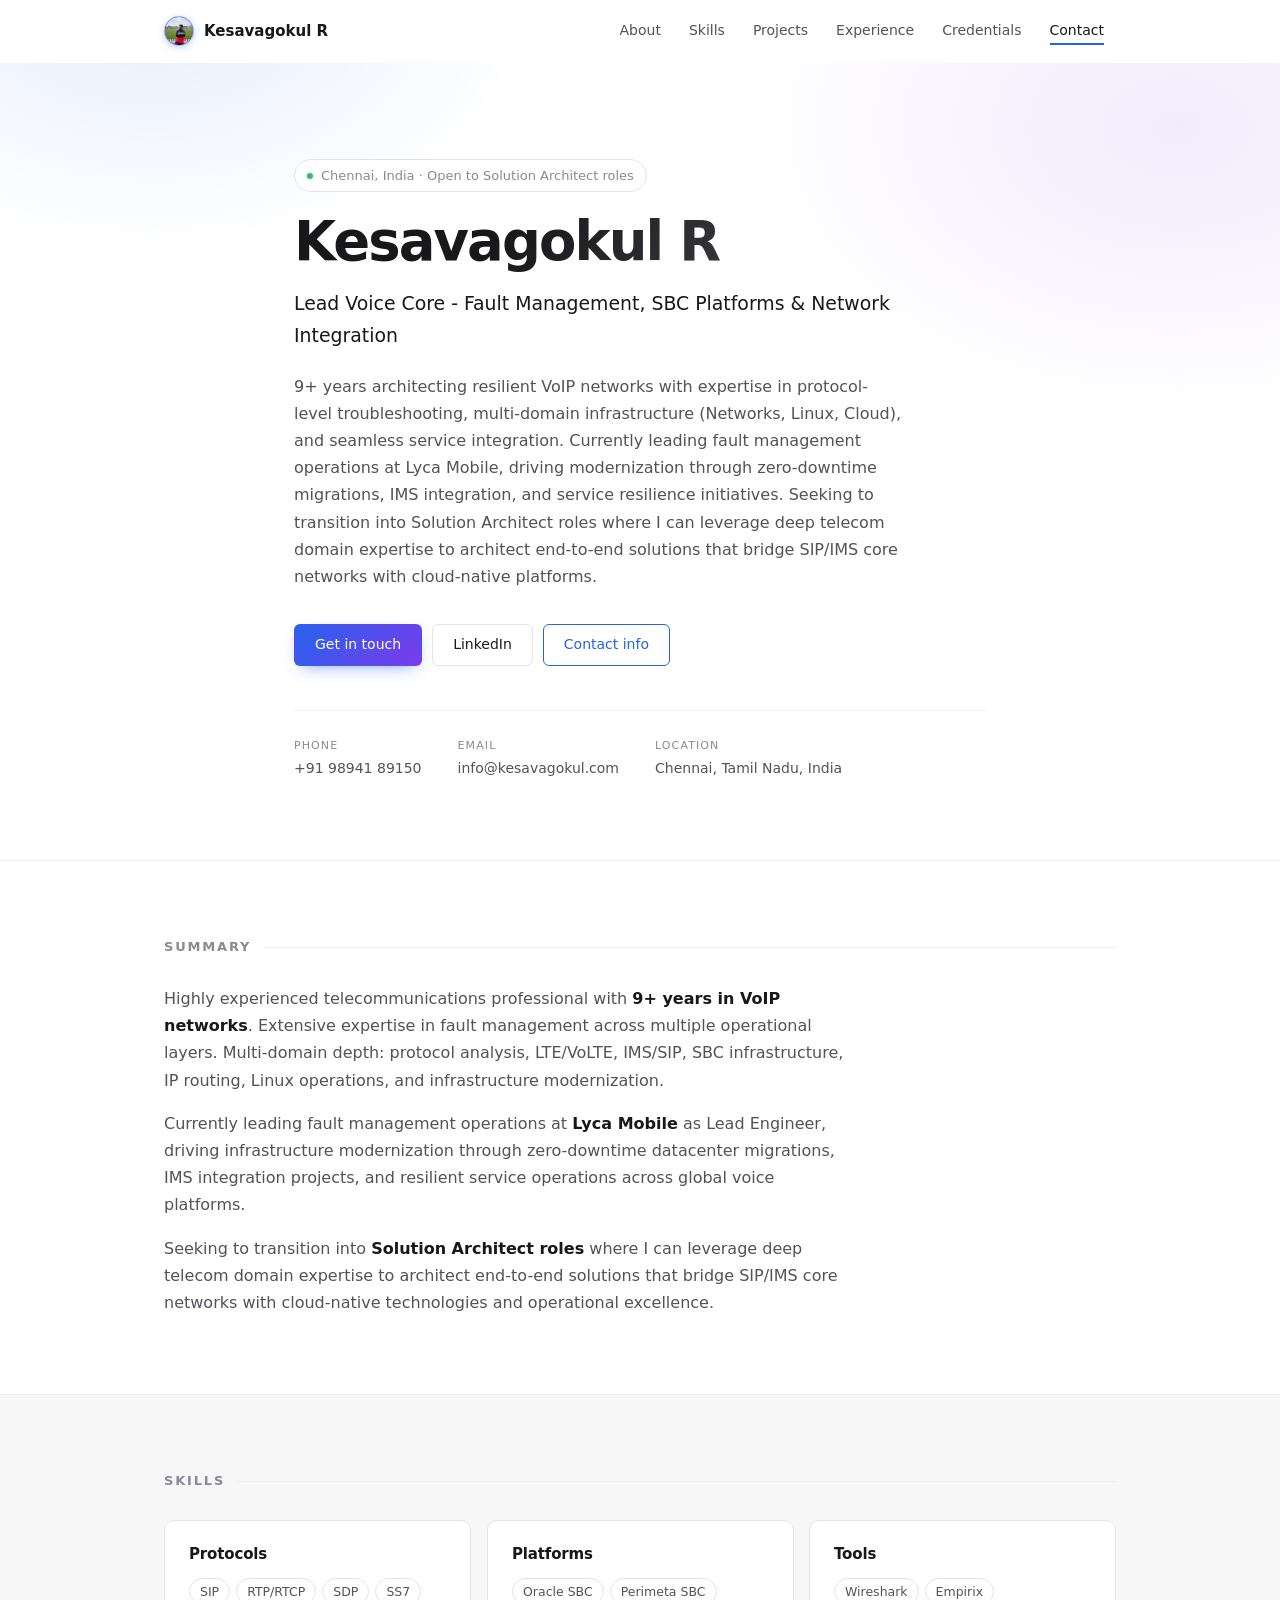
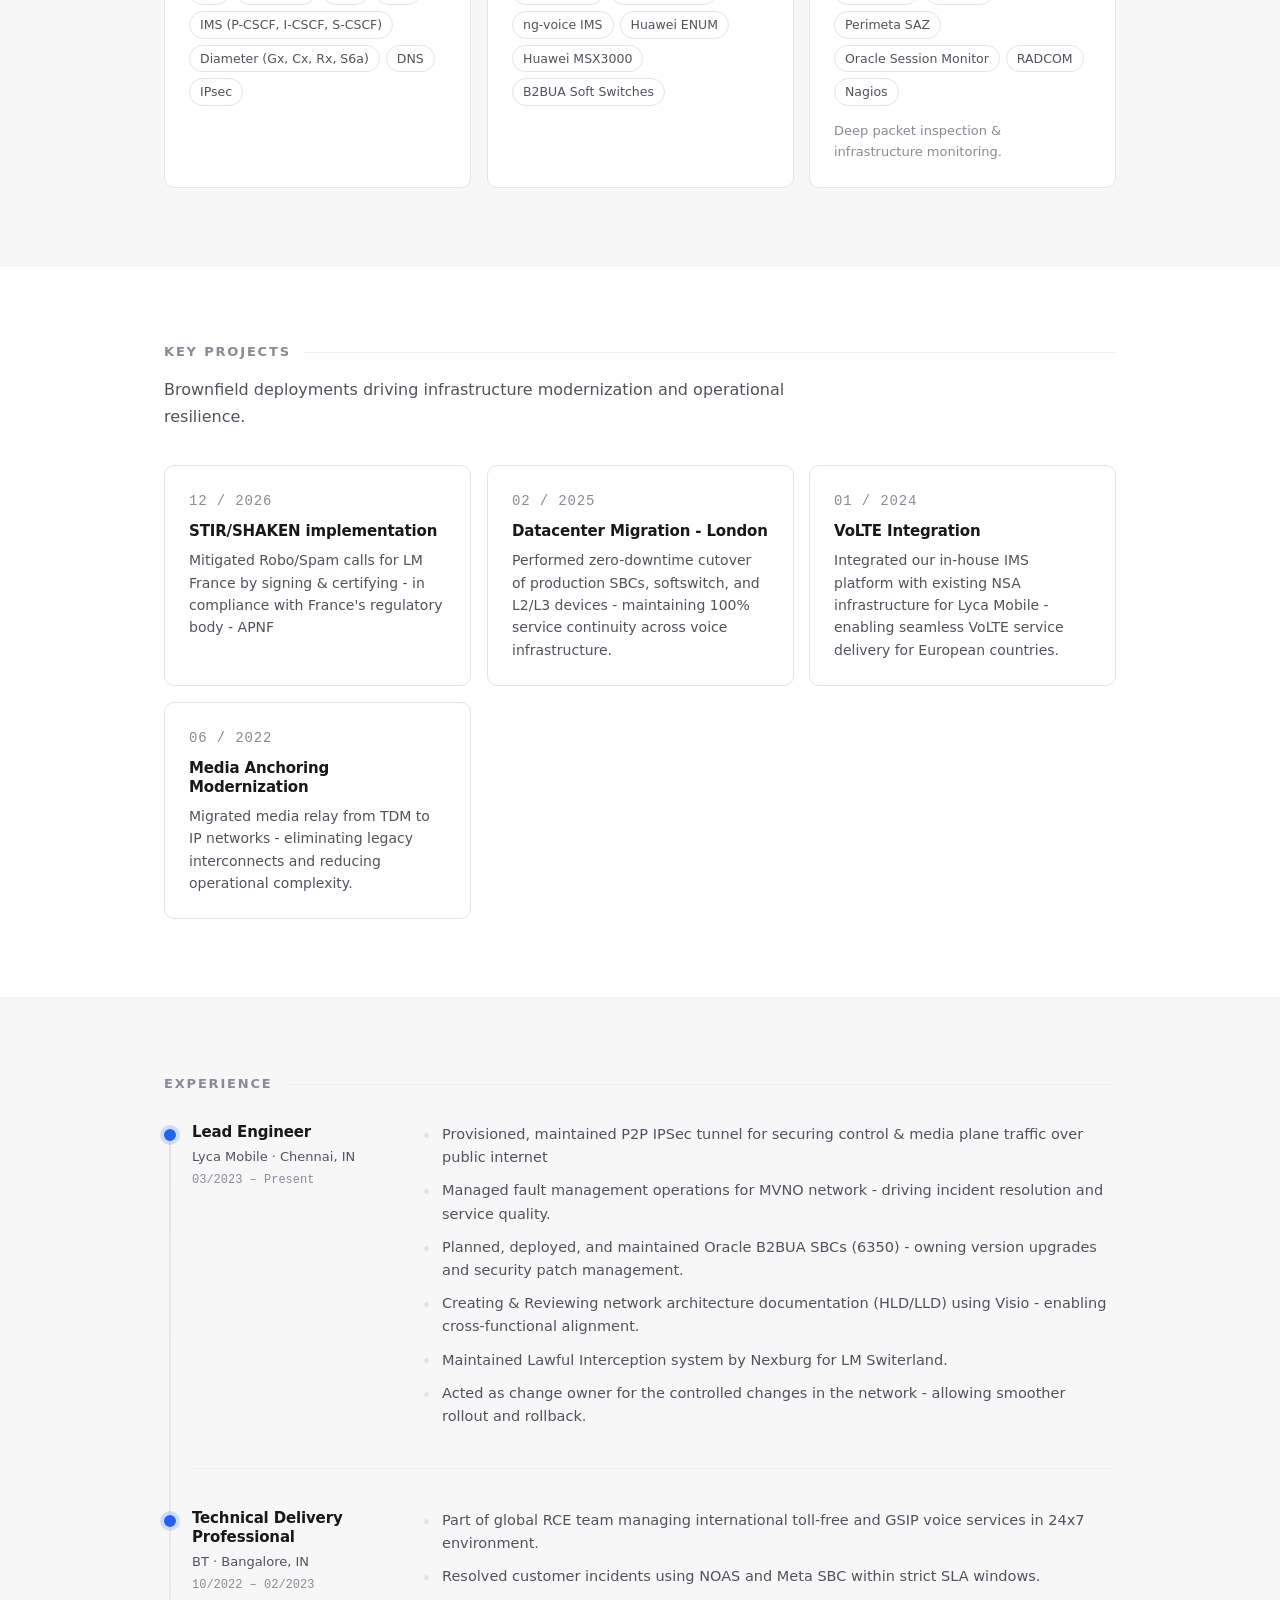
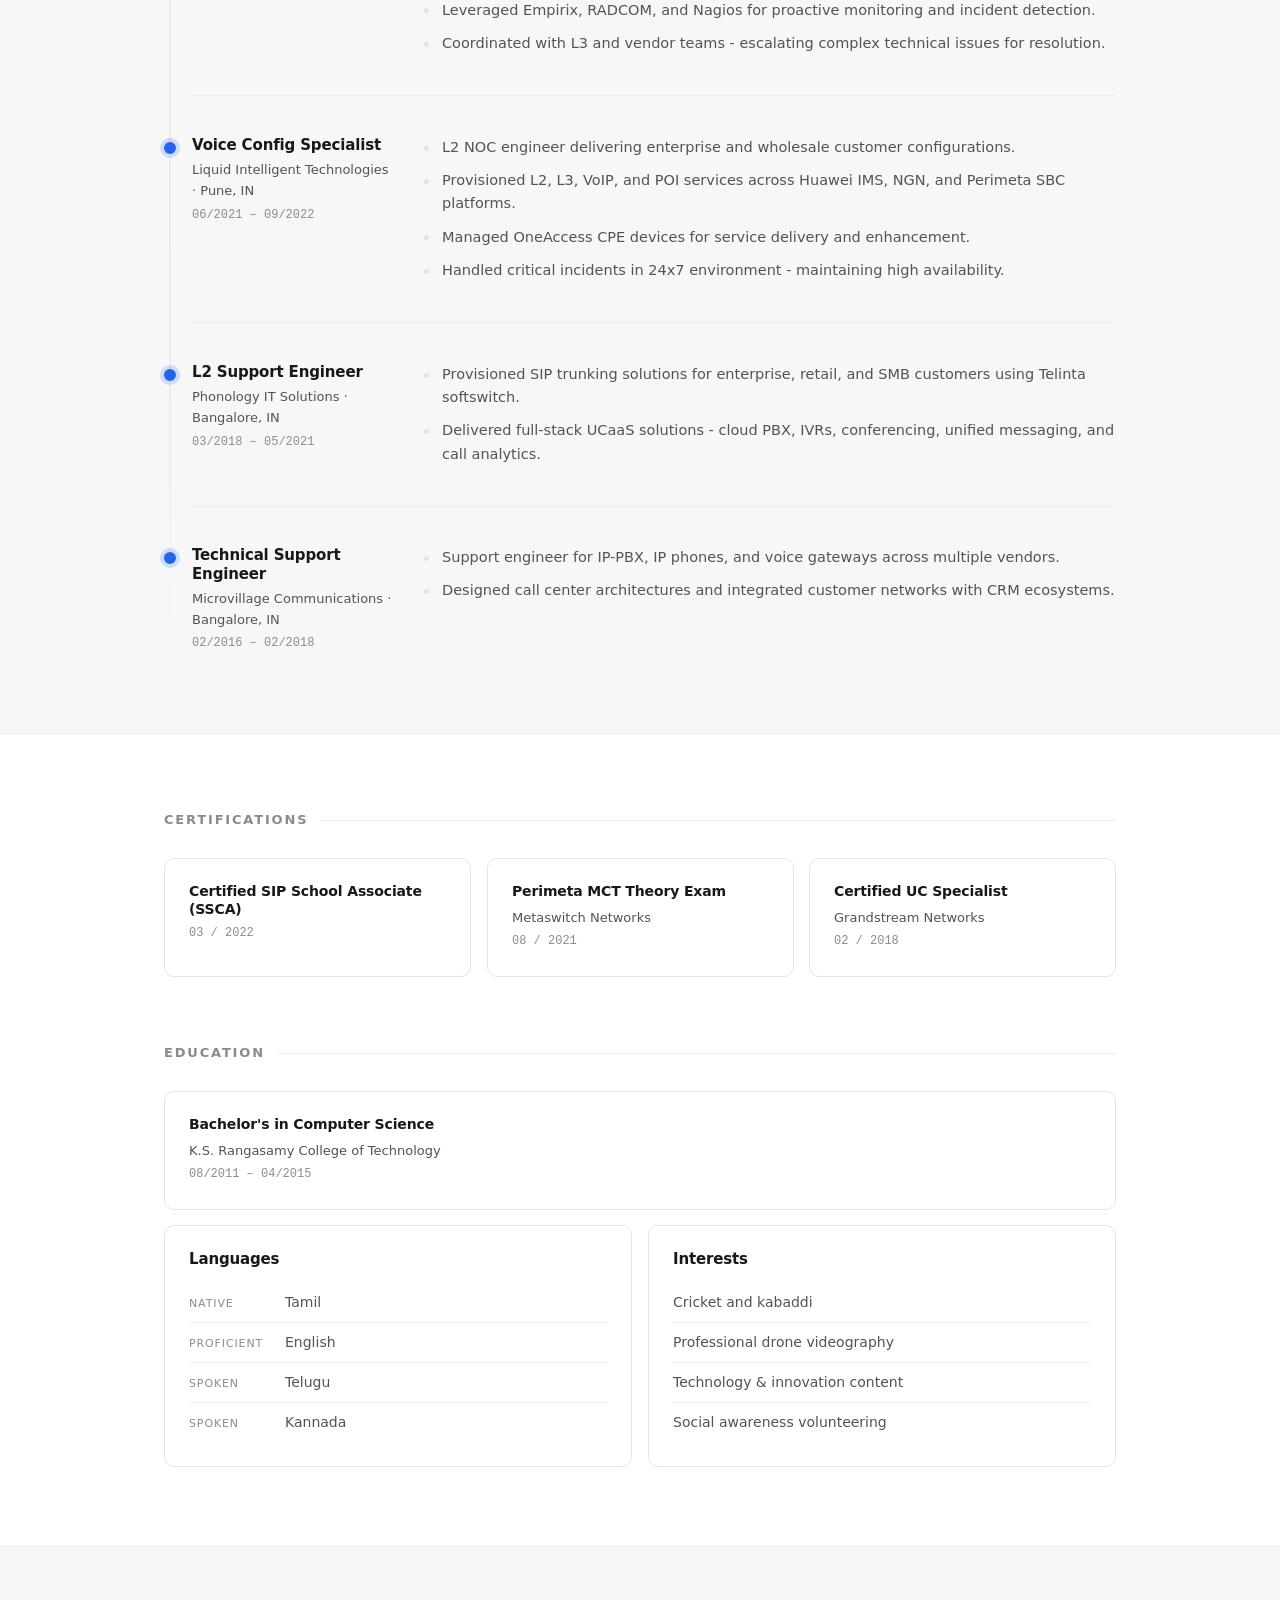
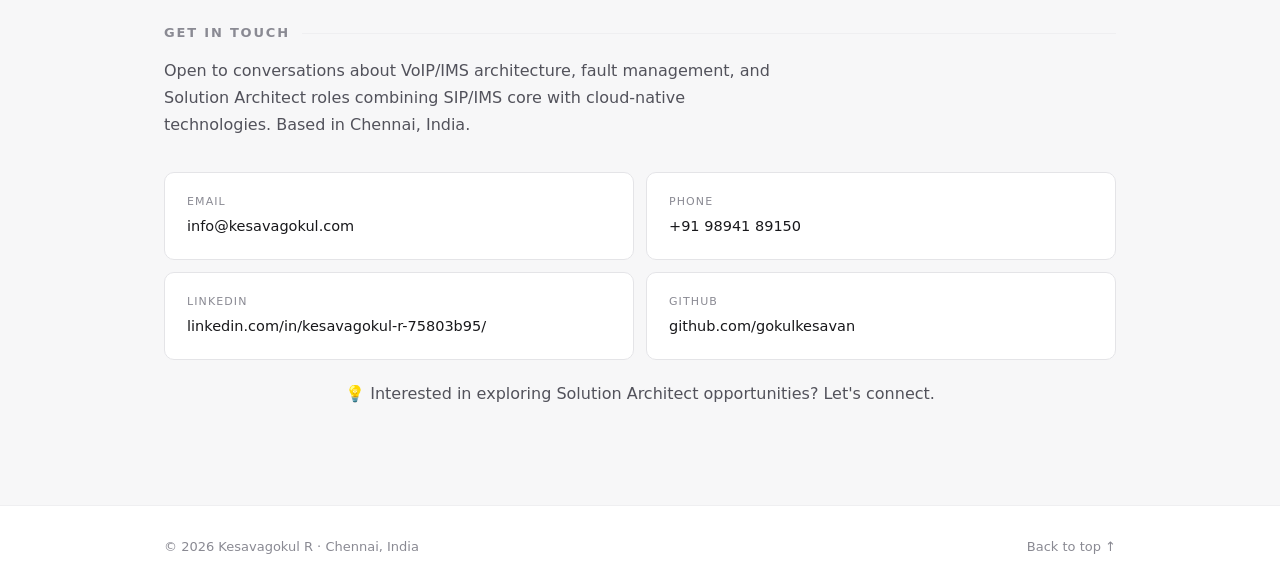
==== index.html @ fabfdfae "Restore the GitHub dropdown section and make it fetch repositories from the live GitHub API instead " ====
<!DOCTYPE html>
<html lang="en">
<head>
<meta charset="UTF-8">
<meta name="viewport" content="width=device-width, initial-scale=1">
<!-- Fallbacks for crawlers that don't run JS. The live values come from content.js (meta). -->
<title>Kesavagokul R — VoIP / IMS Engineer</title>
<meta name="description" content="Kesavagokul R — VoIP/IMS engineer with 9+ years in fault management, SIP/IMS core, SBC platforms and network integration. Chennai, India.">
<link rel="stylesheet" href="styles.css">
</head>
<body id="top">

<div class="scroll-bar" id="scrollBar"></div>
<div id="root"></div>
<noscript><p style="padding:40px;text-align:center">This page needs JavaScript enabled.</p></noscript>

<!-- 1) The content (edit this file, not the HTML) -->
<script src="content.js"></script>

<!-- 2) The template: turns content.js into the page. Edit only to change layout/markup. -->
<script>
(function () {
  'use strict';
  var S = window.SITE;
  var root = document.getElementById('root');
  if (!S) { root.innerHTML = '<p style="padding:40px;text-align:center">content.js failed to load.</p>'; return; }

  function esc(s) {
    return String(s == null ? '' : s).replace(/&/g, '&amp;').replace(/</g, '&lt;')
      .replace(/>/g, '&gt;').replace(/"/g, '&quot;');
  }
  function rich(s) { return esc(s).replace(/\*\*(.+?)\*\*/g, '<strong>$1</strong>'); }
  function list(a) { return Array.isArray(a) ? a : []; }
  function each(a, fn) { return list(a).map(fn).join(''); }
  function dly(i, n) { return 'reveal-delay-' + ((i % n) + 1); }
  function bare(u) { return String(u).replace(/^https?:\/\/(www\.)?/i, ''); }
  function tel(p) { return 'tel:' + String(p).replace(/[^\d+]/g, ''); }
  function initials(n) {
    return String(n || '').split(/\s+/).filter(Boolean).slice(0, 2)
      .map(function (w) { return w.charAt(0).toUpperCase(); }).join('');
  }
  function href(h, newTab) {
    var t = newTab === undefined ? /^https?:\/\//i.test(h) : newTab;
    return ' href="' + esc(h) + '"' + (t ? ' target="_blank" rel="noopener"' : '');
  }

  var P = S.person || {};
  var H = S.hero || {};
  var PR = S.projects || {};
  var C = S.contact || {};
  var DD = S.dropdown || {};

  function renderGithubDropdown(items) {
    if (!items || !items.length) return '';
    return '<div class="nav-item" id="githubDropdown">' +
      '<span class="dropdown-toggle">' + esc(DD.label || 'GitHub') + '</span>' +
      '<div class="dropdown-menu" id="githubMenu">' +
      each(items, function (repo) {
        var name = repo && repo.name ? repo.name : 'Repository';
        var url = repo && repo.html_url ? repo.html_url : '#';
        var desc = repo && repo.description ? repo.description : '';
        return '<a href="' + esc(url) + '" target="_blank" rel="noopener" title="' + esc(desc) + '">' + esc(name) + '</a>';
      }) +
      '</div></div>';
  }

  function renderStaticDropdown(items) {
    if (!items || !items.length) return '';
    return '<div class="nav-item" id="githubDropdown"><span class="dropdown-toggle">' + esc(DD.label || 'Projects') + '</span>' +
      '<div class="dropdown-menu" id="githubMenu">' + each(items, function (p) {
        return '<a href="' + esc(p.url) + '" target="_blank" rel="noopener" title="' + esc(p.desc || '') + '">' + esc(p.name) + '</a>';
      }) + '</div></div>';
  }

  function loadGitHubRepos() {
    if (DD.source !== 'github' || !DD.username) return Promise.resolve([]);
    return fetch('https://api.github.com/users/' + encodeURIComponent(DD.username) + '/repos?sort=updated&per_page=100', {
      headers: { 'Accept': 'application/vnd.github.v3+json' }
    })
      .then(function (response) {
        if (!response.ok) throw new Error('GitHub API request failed');
        return response.json();
      })
      .then(function (repos) {
        var filtered = (repos || []).filter(function (repo) {
          return !repo.fork;
        }).sort(function (a, b) {
          return new Date(b.updated_at) - new Date(a.updated_at);
        });
        return filtered.map(function (repo) {
          return {
            name: repo.name,
            html_url: repo.html_url,
            description: repo.description || ''
          };
        });
      })
      .catch(function () {
        return [];
      });
  }

  function aboutBody() {
    if (!list(S.summary).length) return '';
    return '<h2 class="section-title reveal">Summary</h2>' +
      '<div class="prose reveal reveal-delay-1">' +
      each(S.summary, function (p) { return '<p>' + rich(p) + '</p>'; }) + '</div>';
  }

  function skillsBody() {
    if (!list(S.skills).length) return '';
    return '<h2 class="section-title reveal">Skills</h2><div class="grid grid-3">' +
      each(S.skills, function (g, i) {
        return '<article class="card reveal ' + dly(i, 3) + '"><h3>' + esc(g.title) + '</h3>' +
          '<ul class="tags">' + each(g.items, function (x) { return '<li>' + esc(x) + '</li>'; }) + '</ul>' +
          (g.note ? '<p class="card-note">' + esc(g.note) + '</p>' : '') + '</article>';
      }) + '</div>';
  }

  function projectsBody() {
    var items = list(PR.items), os = list(PR.opensource);
    if (!items.length && !os.length) return '';
    return '<h2 class="section-title reveal">Key Projects</h2>' +
      (PR.lead ? '<p class="section-lead reveal reveal-delay-1">' + rich(PR.lead) + '</p>' : '') +
      (items.length ? '<div class="grid grid-3">' + each(items, function (p, i) {
        return '<article class="card project reveal ' + dly(i, 3) + '">' +
          (p.date ? '<p class="project-date">' + esc(p.date) + '</p>' : '') +
          '<h3>' + esc(p.title) + '</h3><p>' + rich(p.text) + '</p></article>';
      }) + '</div>' : '') +
      (os.length ? '<h3 class="subsection-title reveal">Open-Source Contributions</h3><div class="grid grid-2">' +
        each(os, function (p, i) {
          var b = p.button || {};
          return '<article class="card project project-link reveal ' + dly(i, 2) + '">' +
            '<h3>' + esc(p.title) + '</h3><p>' + rich(p.text) + '</p>' +
            (b.href ? '<p class="card-actions"><a class="btn btn-small' + (b.primary ? ' btn-primary' : '') + '"' +
              href(b.href, b.newTab) + '>' + esc(b.label || 'Open') + '</a></p>' : '') +
            '</article>';
        }) + '</div>' : '');
  }

  function experienceBody() {
    if (!list(S.experience).length) return '';
    return '<h2 class="section-title reveal">Experience</h2><ol class="timeline" id="timeline">' +
      each(S.experience, function (j) {
        return '<li class="timeline-item reveal"><div class="timeline-head">' +
          '<h3>' + esc(j.role) + '</h3><p class="company">' + esc(j.company) + '</p>' +
          '<p class="period">' + esc(j.period) + '</p></div>' +
          '<ul class="bullets">' + each(j.bullets, function (b) { return '<li>' + rich(b) + '</li>'; }) + '</ul></li>';
      }) + '</ol>';
  }

  function credentialsBody() {
    var certs = list(S.certifications), edu = list(S.education),
        langs = list(S.languages), ints = list(S.interests);
    if (!certs.length && !edu.length && !langs.length && !ints.length) return '';
    var html = '';
    if (certs.length) {
      html += '<h2 class="section-title reveal">Certifications</h2><div class="grid grid-3">' +
        each(certs, function (c, i) {
          return '<article class="card cert reveal ' + dly(i, 3) + '"><h3>' + esc(c.title) + '</h3>' +
            (c.issuer ? '<p class="company">' + esc(c.issuer) + '</p>' : '') +
            (c.date ? '<p class="period">' + esc(c.date) + '</p>' : '') + '</article>';
        }) + '</div>';
    }
    if (edu.length) {
      html += '<h2 class="section-title' + (certs.length ? ' section-title-spaced' : '') + ' reveal">Education</h2>' +
        '<div class="grid">' + each(edu, function (e) {
          return '<div class="card edu reveal reveal-delay-1"><h3>' + esc(e.degree) + '</h3>' +
            (e.school ? '<p class="company">' + esc(e.school) + '</p>' : '') +
            (e.period ? '<p class="period">' + esc(e.period) + '</p>' : '') + '</div>';
        }) + '</div>';
    }
    if (langs.length || ints.length) {
      html += '<div class="grid grid-2 grid-spaced">' +
        (langs.length ? '<div class="card reveal reveal-delay-1"><h3>Languages</h3><ul class="plain-list">' +
          each(langs, function (l) { return '<li><span>' + esc(l.level) + '</span>' + esc(l.name) + '</li>'; }) +
          '</ul></div>' : '') +
        (ints.length ? '<div class="card reveal reveal-delay-2"><h3>Interests</h3><ul class="plain-list">' +
          each(ints, function (x) { return '<li>' + esc(x) + '</li>'; }) + '</ul></div>' : '') +
        '</div>';
    }
    return html;
  }

  function contactBody() {
    var cards = [];
    if (P.email)    cards.push(['Email', P.email, 'mailto:' + P.email]);
    if (P.phone)    cards.push(['Phone', P.phone, tel(P.phone)]);
    if (P.linkedin) cards.push(['LinkedIn', bare(P.linkedin), P.linkedin]);
    if (P.github)   cards.push(['GitHub', bare(P.github), P.github]);
    list(C.extra).forEach(function (x) { cards.push([x.label, x.value, x.href]); });
    return '<h2 class="section-title reveal">Get in touch</h2>' +
      (C.lead ? '<p class="section-lead reveal reveal-delay-1">' + rich(C.lead) + '</p>' : '') +
      '<div class="contact-grid">' + each(cards, function (c, i) {
        return '<a class="contact-card reveal ' + dly(i, 4) + '"' + href(c[2]) + '>' +
          '<span class="contact-label">' + esc(c[0]) + '</span><span class="contact-value">' + esc(c[1]) + '</span></a>';
      }) + '</div>' +
      (C.cta ? '<div class="cta-section reveal reveal-delay-1"><p>' + esc(C.cta) + '</p></div>' : '');
  }

  var sections = [
    { id: 'about', nav: 'About', body: aboutBody() },
    { id: 'skills', nav: 'Skills', body: skillsBody() },
    { id: 'projects', nav: 'Projects', body: projectsBody() },
    { id: 'experience', nav: 'Experience', body: experienceBody() },
    { id: 'credentials', nav: 'Credentials', body: credentialsBody() },
    { id: 'contact', nav: 'Contact', body: contactBody() }
  ].filter(function (s) { return s.body; });

  function header(githubItems) {
    var mark = P.photo ? '<img src="' + esc(P.photo) + '" alt="' + esc(P.name) + '">' : esc(initials(P.name));
    var links = sections.filter(function (s) { return s.id !== 'contact'; })
      .map(function (s) { return '<a href="#' + s.id + '">' + s.nav + '</a>'; }).join('');

    var dd = DD.source === 'github'
      ? renderGithubDropdown(githubItems)
      : renderStaticDropdown(list(DD.items));

    var hasContact = sections.some(function (s) { return s.id === 'contact'; });
    return '<header class="site-header" id="siteHeader"><div class="wrap header-inner">' +
      '<a class="brand" href="#top"><span class="brand-mark">' + mark + '</span><span>' + esc(P.name) + '</span></a>' +
      '<nav class="nav" id="nav">' + links + dd + (hasContact ? '<a href="#contact">Contact</a>' : '') + '</nav></div></header>';
  }

  function hero() {
    var actions = '';
    if (P.email)    actions += '<a class="btn btn-primary" href="mailto:' + esc(P.email) + '">Get in touch</a>';
    if (P.linkedin) actions += '<a class="btn"' + href(P.linkedin) + '>LinkedIn</a>';
    actions += '<a class="btn btn-outline" href="#contact">Contact info</a>';
    var meta = '';
    if (P.phone)        meta += '<li><span>Phone</span><a href="' + esc(tel(P.phone)) + '">' + esc(P.phone) + '</a></li>';
    if (P.email)        meta += '<li><span>Email</span><a href="mailto:' + esc(P.email) + '">' + esc(P.email) + '</a></li>';
    if (P.locationFull) meta += '<li><span>Location</span>' + esc(P.locationFull) + '</li>';
    return '<section class="hero"><div class="wrap hero-inner">' +
      (H.eyebrow ? '<p class="eyebrow"><span class="dot"></span>' + esc(H.eyebrow) + '</p>' : '') +
      '<h1>' + esc(P.name) + '</h1>' +
      (H.tagline ? '<p class="tagline">' + rich(H.tagline) + '</p>' : '') +
      (H.summary ? '<p class="hero-summary">' + rich(H.summary) + '</p>' : '') +
      '<div class="hero-actions">' + actions + '</div>' +
      '<ul class="hero-meta">' + meta + '</ul></div></section>';
  }

  function footer() {
    return '<footer class="site-footer"><div class="wrap footer-inner">' +
      '<p>© <span id="year">' + new Date().getFullYear() + '</span> ' + esc(P.name) +
      (P.location ? ' · ' + esc(P.location) : '') + '</p>' +
      '<p><a href="#top">Back to top ↑</a></p></div></footer>';
  }

  loadGitHubRepos().then(function (githubItems) {
    root.innerHTML = header(githubItems) + '<main>' + hero() +
      sections.map(function (s, i) {
        return '<section id="' + s.id + '" class="section' + (i % 2 ? ' section-alt' : '') + '">' +
          '<div class="wrap">' + s.body + '</div></section>';
      }).join('') + '</main>' + footer();

    if (S.meta && S.meta.title) document.title = S.meta.title;
    if (S.meta && S.meta.description) {
      var md = document.querySelector('meta[name="description"]');
      if (md) md.setAttribute('content', S.meta.description);
    }

    var reduce = window.matchMedia('(prefers-reduced-motion: reduce)').matches;
    var bar = document.getElementById('scrollBar');
    var headerEl = document.getElementById('siteHeader');
    var ticking = false;

    function onScroll() {
      if (ticking) return;
      ticking = true;
      requestAnimationFrame(function () {
        var h = document.documentElement;
        var max = h.scrollHeight - h.clientHeight;
        var top = h.scrollTop || document.body.scrollTop;
        if (bar) bar.style.width = ((max > 0 ? top / max : 0) * 100) + '%';
        if (headerEl) headerEl.classList.toggle('scrolled', top > 8);
        ticking = false;
      });
    }

    window.addEventListener('scroll', onScroll, { passive: true });
    onScroll();

    var revealEls = document.querySelectorAll('.reveal');
    var timeline = document.getElementById('timeline');
    if (reduce || !('IntersectionObserver' in window)) {
      revealEls.forEach(function (el) { el.classList.add('in-view'); });
      if (timeline) timeline.classList.add('in-view');
    } else {
      var revealObs = new IntersectionObserver(function (entries) {
        entries.forEach(function (entry) {
          if (entry.isIntersecting) { entry.target.classList.add('in-view'); revealObs.unobserve(entry.target); }
        });
      }, { threshold: 0.12, rootMargin: '0px 0px -40px 0px' });
      revealEls.forEach(function (el) { revealObs.observe(el); });

      if (timeline) {
        var tlObs = new IntersectionObserver(function (entries) {
          entries.forEach(function (e) {
            if (e.isIntersecting) { timeline.classList.add('in-view'); tlObs.disconnect(); }
          });
        }, { threshold: 0.05 });
        tlObs.observe(timeline);
      }
    }

    var navLinks = Array.prototype.slice.call(document.querySelectorAll('#nav a'))
      .filter(function (a) { return (a.getAttribute('href') || '').charAt(0) === '#'; });
    var navSections = navLinks.map(function (a) { return document.querySelector(a.getAttribute('href')); }).filter(Boolean);
    if ('IntersectionObserver' in window && navSections.length) {
      var navObs = new IntersectionObserver(function (entries) {
        entries.forEach(function (entry) {
          if (!entry.isIntersecting) return;
          var id = '#' + entry.target.id;
          navLinks.forEach(function (a) { a.classList.toggle('active', a.getAttribute('href') === id); });
        });
      }, { rootMargin: '-45% 0px -50% 0px', threshold: 0 });
      navSections.forEach(function (s) { navObs.observe(s); });
    }

    var dd = document.getElementById('githubDropdown');
    if (dd) {
      var toggle = dd.querySelector('.dropdown-toggle');
      if (toggle) {
        toggle.addEventListener('click', function (e) { e.preventDefault(); e.stopPropagation(); dd.classList.toggle('active'); });
      }
      document.addEventListener('click', function (e) { if (!dd.contains(e.target)) dd.classList.remove('active'); });
      var githubMenu = document.getElementById('githubMenu');
      if (githubMenu) {
        githubMenu.addEventListener('click', function () { dd.classList.remove('active'); });
      }
    }
  });
})();
</script>
</body>
</html>
---- styles.css ----
/* =========================================================
   Kesavagokul R — portfolio stylesheet
   Layout/design only. Content lives in content.js.
   ========================================================= */
:root{
  --bg:#fff;--bg-alt:#f7f7f8;--surface:#fff;--border:#e4e4e7;--border-soft:#efeff1;
  --text:#18181b;--text-mid:#52525b;--text-dim:#8a8a93;
  --accent:#2563eb;--accent-2:#7c3aed;
  --radius:10px;--radius-sm:6px;--wrap:1000px;
  --font:ui-sans-serif,system-ui,-apple-system,"Segoe UI",Roboto,"Helvetica Neue",Arial,sans-serif;
  --mono:ui-monospace,SFMono-Regular,Menlo,Consolas,monospace;
  --ease:cubic-bezier(.22,.61,.36,1);
}
@media (prefers-color-scheme:dark){
  :root{--bg:#0d0d10;--bg-alt:#141419;--surface:#141419;--border:#26262e;--border-soft:#1f1f26;
    --text:#f4f4f6;--text-mid:#b4b4bd;--text-dim:#82828d;--accent:#6c9bff;--accent-2:#a78bfa;}
}
*,*::before,*::after{box-sizing:border-box}
html{scroll-behavior:smooth;-webkit-text-size-adjust:100%}
body{margin:0;background:var(--bg);color:var(--text);font-family:var(--font);
  font-size:16px;line-height:1.65;-webkit-font-smoothing:antialiased;overflow-x:hidden}
img{max-width:100%;display:block}
a{color:var(--accent);text-decoration:none}
a:hover{text-decoration:none}
h1,h2,h3,h4{line-height:1.25;margin:0 0 .5em;font-weight:600;letter-spacing:-.01em}
p{margin:0 0 1em}p:last-child{margin-bottom:0}
ul,ol{margin:0;padding:0;list-style:none}
code{font-family:var(--mono);font-size:.875em;background:var(--bg-alt);
  border:1px solid var(--border-soft);border-radius:4px;padding:.1em .35em}
.wrap{width:100%;max-width:var(--wrap);margin:0 auto;padding:0 24px}

/* ---------- Scroll progress bar ---------- */
.scroll-bar{position:fixed;top:0;left:0;height:2px;width:0;
  background:linear-gradient(90deg,var(--accent),var(--accent-2));
  z-index:100;transition:width .08s linear}

/* ---------- Header ---------- */
.site-header{position:sticky;top:0;z-index:50;
  background:rgba(255,255,255,.75);backdrop-filter:saturate(180%) blur(12px);
  border-bottom:1px solid transparent;transition:border-color .3s var(--ease),background .3s var(--ease)}
.site-header.scrolled{border-bottom-color:var(--border-soft);
  background:rgba(255,255,255,.9)}
@media (prefers-color-scheme:dark){
  .site-header{background:rgba(13,13,16,.72)}
  .site-header.scrolled{background:rgba(13,13,16,.9)}
}
.header-inner{display:flex;align-items:center;justify-content:space-between;
  gap:16px;min-height:62px;flex-wrap:wrap}
.brand{display:inline-flex;align-items:center;gap:10px;color:var(--text);
  font-weight:600;font-size:15px}
.brand-mark{display:grid;place-items:center;width:30px;height:30px;border-radius:50%;
  background:linear-gradient(135deg,var(--accent),var(--accent-2));
  color:#fff;font-size:11px;font-weight:700;
  box-shadow:0 2px 10px -3px color-mix(in srgb,var(--accent) 60%,transparent);
  transition:transform .4s var(--ease),box-shadow .4s var(--ease);
  overflow:hidden;border:1px solid rgba(255,255,255,.5)}
.brand-mark img{width:100%;height:100%;object-fit:cover;display:block;border-radius:50%}
.brand:hover .brand-mark{transform:rotate(-8deg) scale(1.08);
  box-shadow:0 4px 16px -3px color-mix(in srgb,var(--accent) 70%,transparent)}
.nav{display:flex;flex-wrap:wrap;gap:2px 4px;font-size:14px}
.nav a{position:relative;color:var(--text-mid);padding:6px 12px;border-radius:6px;
  transition:color .2s var(--ease),background .2s var(--ease)}
.nav a::after{content:"";position:absolute;left:12px;right:12px;bottom:4px;height:1.5px;
  background:var(--accent);transform:scaleX(0);transform-origin:left;
  transition:transform .3s var(--ease)}
.nav a:hover{color:var(--text)}
.nav a:hover::after{transform:scaleX(1)}
.nav a.active{color:var(--text)}
.nav a.active::after{transform:scaleX(1)}

/* ---------- Dropdown menu ---------- */
.nav-item{position:relative;display:flex;align-items:center}
.dropdown-toggle{display:flex;align-items:center;gap:4px;cursor:pointer;color:var(--text-mid);padding:6px 12px;border-radius:6px;transition:color .2s var(--ease),background .2s var(--ease)}
.dropdown-toggle:hover{color:var(--text)}
.dropdown-toggle::before{content:"";display:inline-block;width:6px;height:6px;
  border-right:1.5px solid currentColor;border-bottom:1.5px solid currentColor;
  transform:rotate(-45deg);transform-origin:center;
  transition:transform .2s var(--ease)}
.nav-item.active .dropdown-toggle{color:var(--text)}
.nav-item.active .dropdown-toggle::before{transform:rotate(45deg)}
.dropdown-menu{position:absolute;top:calc(100% + 8px);left:0;min-width:220px;
  background:var(--surface);border:1px solid var(--border);border-radius:var(--radius-sm);
  box-shadow:0 12px 32px -8px rgba(0,0,0,.15);opacity:0;visibility:hidden;
  transform:translateY(-8px);transition:opacity .2s var(--ease),transform .2s var(--ease),
            visibility .2s var(--ease);pointer-events:none;z-index:1000}
.nav-item.active .dropdown-menu{opacity:1;visibility:visible;transform:translateY(0);pointer-events:auto}
.dropdown-menu a{display:block;padding:10px 16px;color:var(--text-mid);
  border-radius:0;border-bottom:1px solid var(--border-soft);
  transition:background .2s var(--ease),color .2s var(--ease)}
.dropdown-menu a::after{display:none}
.dropdown-menu a:first-child{border-radius:var(--radius-sm) var(--radius-sm) 0 0}
.dropdown-menu a:last-child{border-bottom:none;border-radius:0 0 var(--radius-sm) var(--radius-sm)}
.dropdown-menu a:hover{background:var(--bg-alt);color:var(--accent)}

/* ---------- Hero ---------- */
.hero{position:relative;padding:96px 0 80px;overflow:hidden}
.hero::before{content:"";position:absolute;inset:0;
  background:
    radial-gradient(560px 380px at 12% -10%,color-mix(in srgb,var(--accent) 12%,transparent),transparent 70%),
    radial-gradient(620px 420px at 92% 8%,color-mix(in srgb,var(--accent-2) 10%,transparent),transparent 70%);
  animation:heroFloat 14s ease-in-out infinite alternate;
  pointer-events:none;z-index:0}
@keyframes heroFloat{
  0%{transform:translate3d(0,0,0) scale(1)}
  100%{transform:translate3d(-18px,-14px,0) scale(1.04)}
}
.hero-inner{position:relative;z-index:1;max-width:740px}
.eyebrow{display:inline-flex;align-items:center;gap:8px;font-size:13px;
  color:var(--text-dim);margin:0 0 16px;
  padding:5px 12px;border:1px solid var(--border);border-radius:999px;
  background:var(--surface)}
.eyebrow .dot{width:6px;height:6px;border-radius:50%;background:#22c55e;
  box-shadow:0 0 0 0 rgba(34,197,94,.6);animation:pulse 2s infinite}
@keyframes pulse{
  0%{box-shadow:0 0 0 0 rgba(34,197,94,.55)}
  70%{box-shadow:0 0 0 8px rgba(34,197,94,0)}
  100%{box-shadow:0 0 0 0 rgba(34,197,94,0)}
}
.hero h1{font-size:clamp(2.2rem,6.4vw,3.4rem);margin:0 0 12px;letter-spacing:-.035em;
  background:linear-gradient(120deg,var(--text) 30%,var(--text-mid) 100%);
  -webkit-background-clip:text;background-clip:text;-webkit-text-fill-color:transparent}
.tagline{font-size:clamp(1rem,2.2vw,1.18rem);color:var(--text);margin:0 0 22px;font-weight:500}
.hero-summary{color:var(--text-mid);max-width:60ch;margin:0 0 34px;line-height:1.7}
.hero-actions{display:flex;flex-wrap:wrap;gap:10px;margin-bottom:44px}
.hero-meta{display:flex;flex-wrap:wrap;gap:12px 36px;padding-top:26px;
  border-top:1px solid var(--border-soft);font-size:14px;color:var(--text-mid)}
.hero-meta li{display:flex;flex-direction:column;gap:2px}
.hero-meta span{font-size:11px;text-transform:uppercase;letter-spacing:.1em;color:var(--text-dim)}
.hero-meta a{color:var(--text-mid);transition:color .2s var(--ease)}
.hero-meta a:hover{color:var(--accent)}

/* ---------- Buttons ---------- */
.btn{position:relative;display:inline-flex;align-items:center;justify-content:center;
  gap:8px;padding:10px 20px;border:1px solid var(--border);border-radius:var(--radius-sm);
  background:var(--surface);color:var(--text);font-size:14px;font-weight:500;
  line-height:1.4;cursor:pointer;overflow:hidden;
  transition:transform .18s var(--ease),border-color .2s var(--ease),
             background .2s var(--ease),color .2s var(--ease),
             box-shadow .2s var(--ease)}
.btn:hover{transform:translateY(-2px);border-color:var(--text-dim);
  box-shadow:0 8px 20px -12px rgba(0,0,0,.4)}
.btn:active{transform:translateY(0)}
.btn-primary{background:linear-gradient(135deg,var(--accent),var(--accent-2));
  border-color:transparent;color:#fff;
  box-shadow:0 6px 18px -8px color-mix(in srgb,var(--accent) 70%,transparent)}
.btn-primary:hover{border-color:transparent;color:#fff;
  box-shadow:0 12px 26px -10px color-mix(in srgb,var(--accent) 80%,transparent)}
.btn-small{padding:8px 15px;font-size:13px}
.btn-outline{border:1px solid var(--accent);color:var(--accent)}
.btn-outline:hover{background:color-mix(in srgb,var(--accent) 10%,var(--bg))}

/* ---------- Sections ---------- */
.section{padding:78px 0;border-top:1px solid var(--border-soft)}
.section-alt{background:var(--bg-alt)}
.section-title{font-size:13px;font-weight:600;text-transform:uppercase;
  letter-spacing:.14em;color:var(--text-dim);margin:0 0 30px;
  display:flex;align-items:center;gap:12px}
.section-title::after{content:"";flex:1;height:1px;background:var(--border-soft)}
.section-title-spaced{margin-top:68px}
.section-lead{color:var(--text-mid);max-width:62ch;margin:-14px 0 34px;line-height:1.7}
.subsection-title{font-size:15px;font-weight:600;margin:60px 0 22px}

/* ---------- Grid ---------- */
.grid{display:grid;gap:16px}
.grid-2{grid-template-columns:repeat(2,minmax(0,1fr))}
.grid-3{grid-template-columns:repeat(3,minmax(0,1fr))}
.grid-spaced{margin-top:16px}

/* ---------- Cards ---------- */
.card{position:relative;background:var(--surface);border:1px solid var(--border);
  border-radius:var(--radius);padding:24px;
  transition:transform .28s var(--ease),border-color .28s var(--ease),
             box-shadow .28s var(--ease)}
.card::before{content:"";position:absolute;inset:0;border-radius:inherit;pointer-events:none;
  background:linear-gradient(135deg,color-mix(in srgb,var(--accent) 6%,transparent),
    transparent 55%);opacity:0;transition:opacity .3s var(--ease)}
.card:hover{transform:translateY(-4px);border-color:color-mix(in srgb,var(--accent) 40%,var(--border));
  box-shadow:0 18px 34px -22px rgba(0,0,0,.45)}
.card:hover::before{opacity:1}
.card h3{font-size:15px;margin:0 0 14px}
.card-note{font-size:13px;color:var(--text-dim);margin:14px 0 0}
.card-actions{margin:18px 0 0}

/* Project cards */
.project h3{margin-bottom:8px}
.project p{font-size:14px;color:var(--text-mid);line-height:1.6}
.project-date{font-family:var(--mono);font-size:11px;letter-spacing:.06em;
  color:var(--text-dim)!important;margin:0 0 10px}
.project-link{display:flex;flex-direction:column}
.project-link .card-actions{margin-top:auto;padding-top:18px}

/* Cert / edu */
.cert h3,.edu h3{font-size:14px;margin-bottom:6px}
.company{font-size:13px;color:var(--text-mid);margin:0}
.period{font-size:12px;font-family:var(--mono);color:var(--text-dim);margin:4px 0 0}

/* ---------- Tags ---------- */
.tags{display:flex;flex-wrap:wrap;gap:6px}
.tags li{font-size:12.5px;line-height:1.4;padding:4px 10px;border:1px solid var(--border);
  border-radius:999px;color:var(--text-mid);background:var(--bg);
  transition:transform .2s var(--ease),border-color .2s var(--ease),
             color .2s var(--ease),background .2s var(--ease)}
.tags li:hover{transform:translateY(-2px);border-color:var(--accent);color:var(--accent);
  background:color-mix(in srgb,var(--accent) 8%,var(--bg))}

/* ---------- Plain list ---------- */
.plain-list li{font-size:14px;color:var(--text-mid);padding:8px 0;
  border-bottom:1px solid var(--border-soft)}
.plain-list li:last-child{border-bottom:0}
.plain-list span{display:inline-block;min-width:96px;font-size:11px;
  text-transform:uppercase;letter-spacing:.08em;color:var(--text-dim)}

/* ---------- Prose ---------- */
.prose{max-width:68ch;color:var(--text-mid);line-height:1.7}
.prose strong{color:var(--text);font-weight:600}

/* ---------- Timeline ---------- */
.timeline{position:relative;display:grid;gap:40px;
  padding-left:28px}
.timeline::before{content:"";position:absolute;left:5px;top:6px;bottom:6px;width:2px;
  background:linear-gradient(var(--border),var(--border-soft) 85%,transparent);
  transform-origin:top;transform:scaleY(0);
  transition:transform 1.2s var(--ease)}
.timeline.in-view::before{transform:scaleY(1)}
.timeline-item{position:relative;display:grid;grid-template-columns:200px minmax(0,1fr);
  gap:8px 32px;padding-bottom:40px;border-bottom:1px solid var(--border-soft)}
.timeline-item:last-child{padding-bottom:0;border-bottom:0}
.timeline-item::before{content:"";position:absolute;left:-28px;top:6px;
  width:12px;height:12px;border-radius:50%;
  background:var(--bg);border:2px solid var(--border);
  transition:border-color .3s var(--ease),background .3s var(--ease),
             box-shadow .3s var(--ease)}
.timeline-item.in-view::before{border-color:var(--accent);
  background:var(--accent);box-shadow:0 0 0 4px color-mix(in srgb,var(--accent) 18%,transparent)}
.timeline-head h3{font-size:15px;margin:0 0 4px}
.timeline-head .company{margin-bottom:2px}
.bullets li{position:relative;padding-left:18px;margin-bottom:10px;
  font-size:14.5px;color:var(--text-mid);line-height:1.6}
.bullets li:last-child{margin-bottom:0}
.bullets li::before{content:"";position:absolute;left:0;top:.68em;width:5px;height:5px;
  border-radius:50%;background:var(--border)}

/* ---------- Contact ---------- */
.contact-grid{display:grid;grid-template-columns:repeat(2,minmax(0,1fr));gap:12px}
.contact-card{position:relative;display:flex;flex-direction:column;gap:4px;
  padding:20px 22px;background:var(--surface);border:1px solid var(--border);
  border-radius:var(--radius);color:var(--text);overflow:hidden;
  transition:transform .25s var(--ease),border-color .25s var(--ease),
             box-shadow .25s var(--ease)}
.contact-card::after{content:"→";position:absolute;right:20px;top:50%;
  transform:translate(0,-50%);opacity:0;color:var(--accent);font-size:16px;
  transition:transform .25s var(--ease),opacity .25s var(--ease)}
.contact-card:hover{transform:translateY(-3px);border-color:var(--accent);
  box-shadow:0 16px 30px -22px rgba(0,0,0,.4)}
.contact-card:hover::after{opacity:1;transform:translate(4px,-50%)}
.contact-label{font-size:11px;text-transform:uppercase;letter-spacing:.1em;color:var(--text-dim)}
.contact-value{font-size:14.5px;word-break:break-word}

/* ---------- CTA Section ---------- */
.cta-section{text-align:center;margin-top:20px}
.cta-section p{color:var(--text-mid);margin-bottom:20px}

/* ---------- Footer ---------- */
.site-footer{border-top:1px solid var(--border-soft);padding:30px 0;
  font-size:13px;color:var(--text-dim)}
.footer-inner{display:flex;flex-wrap:wrap;gap:8px 24px;
  justify-content:space-between;align-items:center}
.footer-inner p{margin:0}
.site-footer a{color:var(--text-dim);transition:color .2s var(--ease)}
.site-footer a:hover{color:var(--accent)}

/* ---------- Focus ---------- */
:focus-visible{outline:2px solid var(--accent);outline-offset:2px;border-radius:3px}

/* ---------- Reveal animations ---------- */
.reveal{opacity:0;transform:translateY(22px);
  transition:opacity .7s var(--ease),transform .7s var(--ease);
  will-change:opacity,transform}
.reveal.in-view{opacity:1;transform:none}
.reveal-delay-1{transition-delay:.08s}
.reveal-delay-2{transition-delay:.16s}
.reveal-delay-3{transition-delay:.24s}
.reveal-delay-4{transition-delay:.32s}

/* Hero entrance */
.hero h1,.hero .tagline,.hero .hero-summary,.hero .hero-actions,.hero .hero-meta,.hero .eyebrow{
  opacity:0;transform:translateY(16px);animation:rise .7s var(--ease) forwards}
.hero .eyebrow{animation-delay:.05s}
.hero h1{animation-delay:.15s}
.hero .tagline{animation-delay:.25s}
.hero .hero-summary{animation-delay:.35s}
.hero .hero-actions{animation-delay:.45s}
.hero .hero-meta{animation-delay:.55s}
@keyframes rise{
  to{opacity:1;transform:none}
}

/* ---------- Reduced motion ---------- */
@media (prefers-reduced-motion:reduce){
  html{scroll-behavior:auto}
  *,*::before,*::after{animation:none!important;transition:none!important}
  .reveal{opacity:1;transform:none}
  .hero::before{animation:none}
}

/* ---------- Responsive ---------- */
@media (max-width:900px){
  .grid-3{grid-template-columns:repeat(2,minmax(0,1fr))}
  .timeline-item{grid-template-columns:1fr;gap:14px}
}
@media (max-width:640px){
  body{font-size:15.5px}.wrap{padding:0 18px}
  .section{padding:56px 0}.hero{padding:64px 0 56px}
  .grid-2,.grid-3,.contact-grid{grid-template-columns:1fr}
  .header-inner{justify-content:center;padding-top:10px;padding-bottom:10px}
  .nav{justify-content:center;gap:2px;font-size:13.5px}
  .hero-meta{gap:16px 28px}
  .hero-actions .btn{flex:1 1 auto}
  .timeline{padding-left:22px}
  .timeline::before{left:3px}
  .timeline-item::before{left:-22px}
}
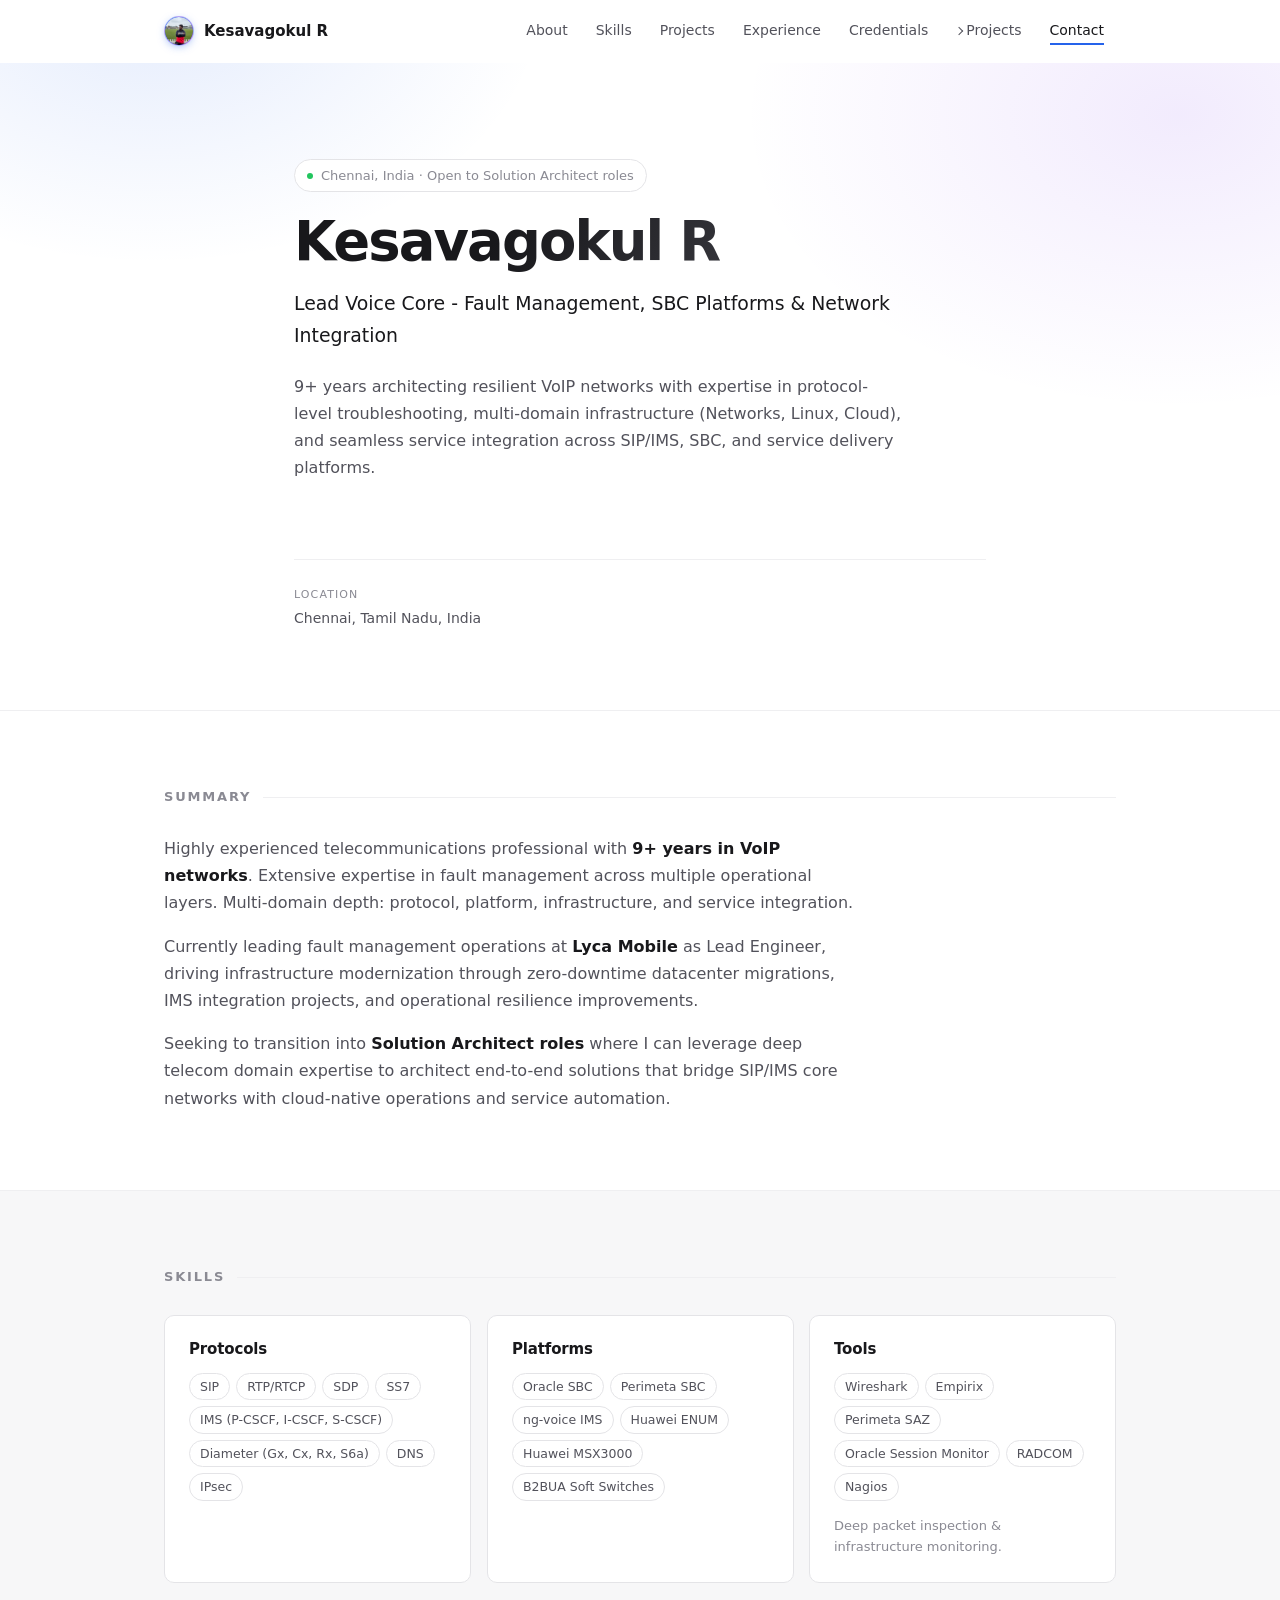
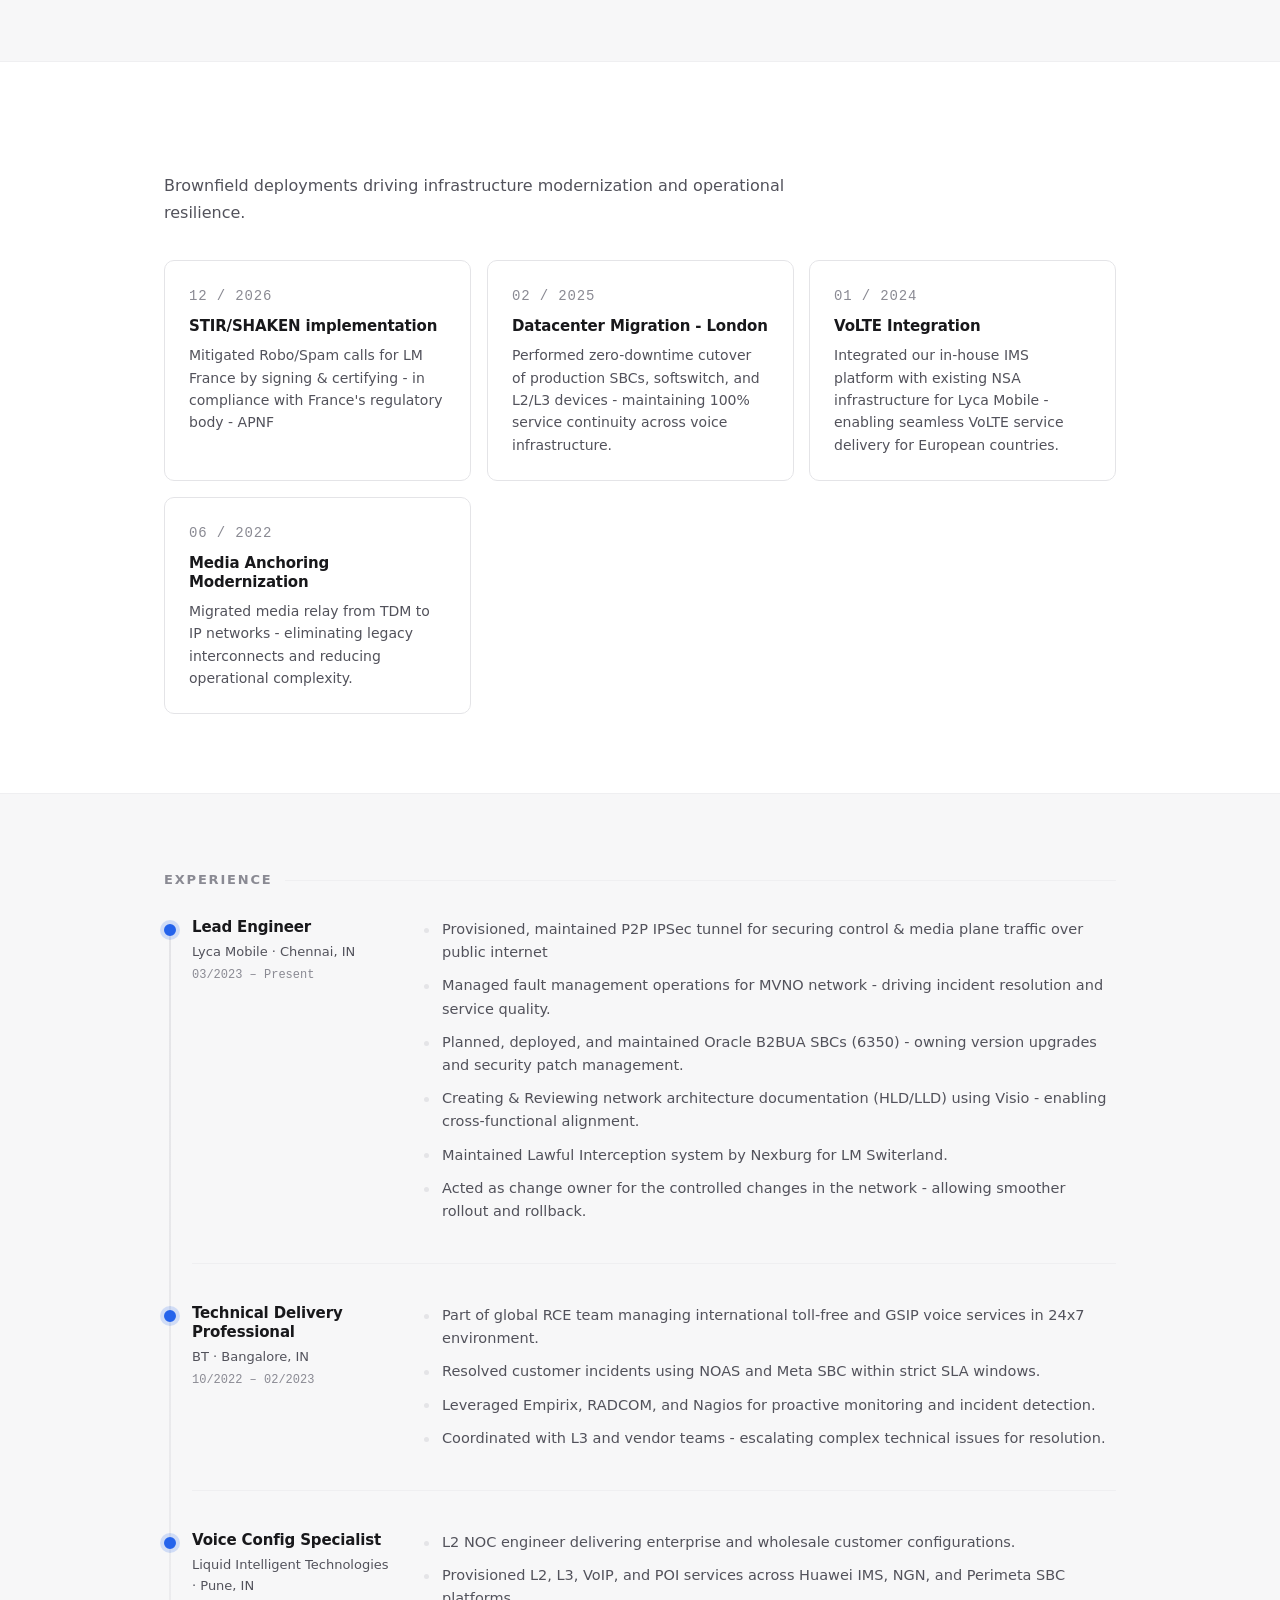
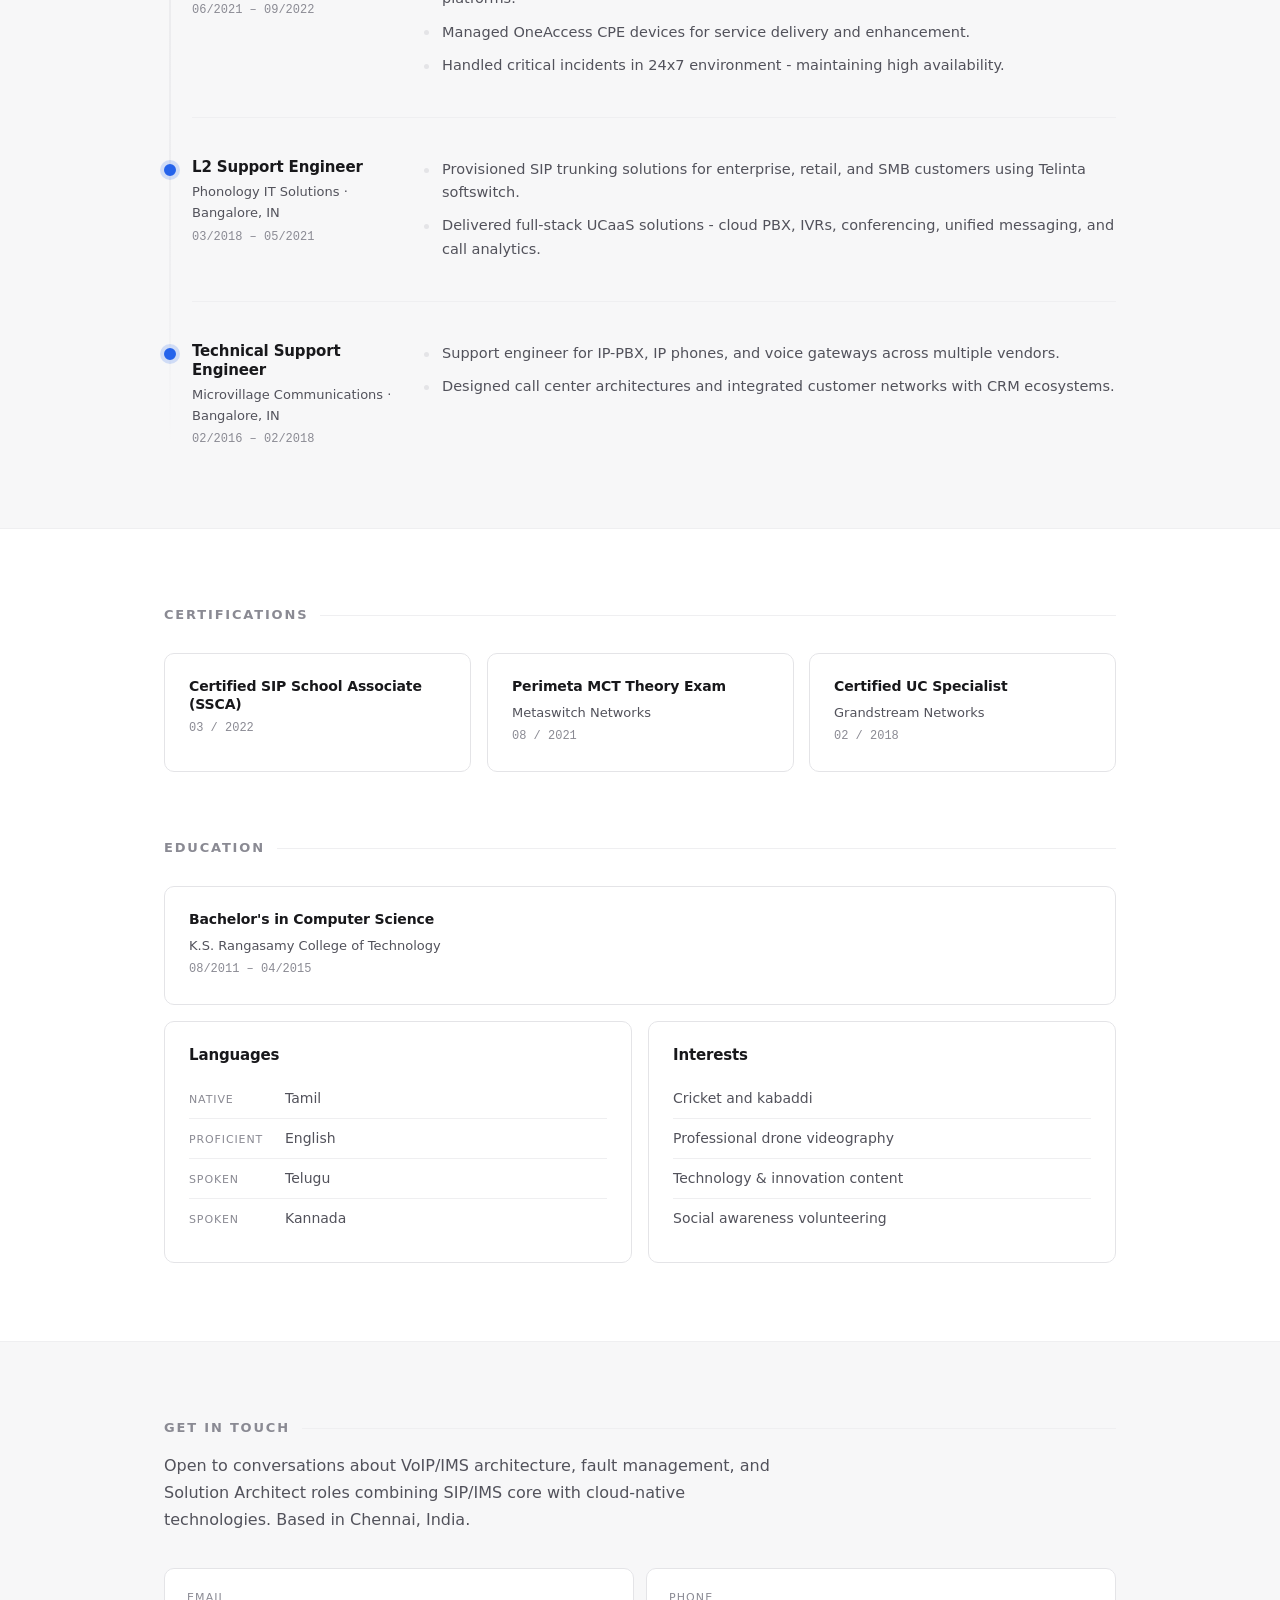
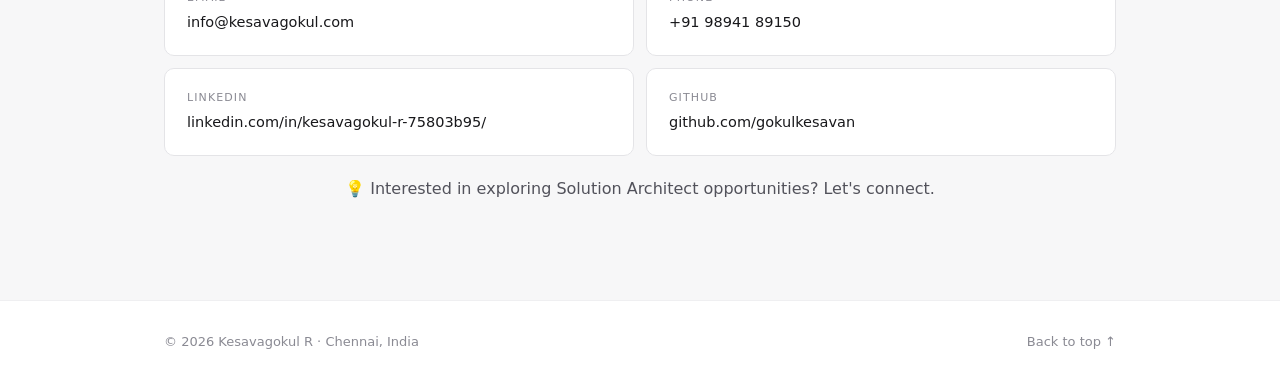
==== commit 2915bf46: "Consolidate contact links and add certification logos" ====
--- a/index.html
+++ b/index.html
@@ -83,7 +83,7 @@
       })
       .then(function (repos) {
         var filtered = (repos || []).filter(function (repo) {
-          return !repo.fork;
+          return true;
         }).sort(function (a, b) {
           return new Date(b.updated_at) - new Date(a.updated_at);
         });
@@ -157,7 +157,9 @@
     if (certs.length) {
       html += '<h2 class="section-title reveal">Certifications</h2><div class="grid grid-3">' +
         each(certs, function (c, i) {
-          return '<article class="card cert reveal ' + dly(i, 3) + '"><h3>' + esc(c.title) + '</h3>' +
+          return '<article class="card cert reveal ' + dly(i, 3) + '">' +
+            (c.logo ? '<img class="cert-logo" src="' + esc(c.logo) + '" alt="' + esc(c.issuer || c.title) + ' logo" loading="lazy" onerror="this.style.display=\'none\'">' : '') +
+            '<h3>' + esc(c.title) + '</h3>' +
             (c.issuer ? '<p class="company">' + esc(c.issuer) + '</p>' : '') +
             (c.date ? '<p class="period">' + esc(c.date) + '</p>' : '') + '</article>';
         }) + '</div>';
@@ -224,16 +226,11 @@
 
   function hero() {
     var actions = '';
-    if (P.email)    actions += '<a class="btn btn-primary" href="mailto:' + esc(P.email) + '">Get in touch</a>';
-    if (P.linkedin) actions += '<a class="btn"' + href(P.linkedin) + '>LinkedIn</a>';
-    actions += '<a class="btn btn-outline" href="#contact">Contact info</a>';
     var meta = '';
-    if (P.phone)        meta += '<li><span>Phone</span><a href="' + esc(tel(P.phone)) + '">' + esc(P.phone) + '</a></li>';
-    if (P.email)        meta += '<li><span>Email</span><a href="mailto:' + esc(P.email) + '">' + esc(P.email) + '</a></li>';
     if (P.locationFull) meta += '<li><span>Location</span>' + esc(P.locationFull) + '</li>';
     return '<section class="hero"><div class="wrap hero-inner">' +
       (H.eyebrow ? '<p class="eyebrow"><span class="dot"></span>' + esc(H.eyebrow) + '</p>' : '') +
-      '<h1>' + esc(P.name) + '</h1>' +
+      '<h1>' + esc(H.title || P.name) + '</h1>' +
       (H.tagline ? '<p class="tagline">' + rich(H.tagline) + '</p>' : '') +
       (H.summary ? '<p class="hero-summary">' + rich(H.summary) + '</p>' : '') +
       '<div class="hero-actions">' + actions + '</div>' +
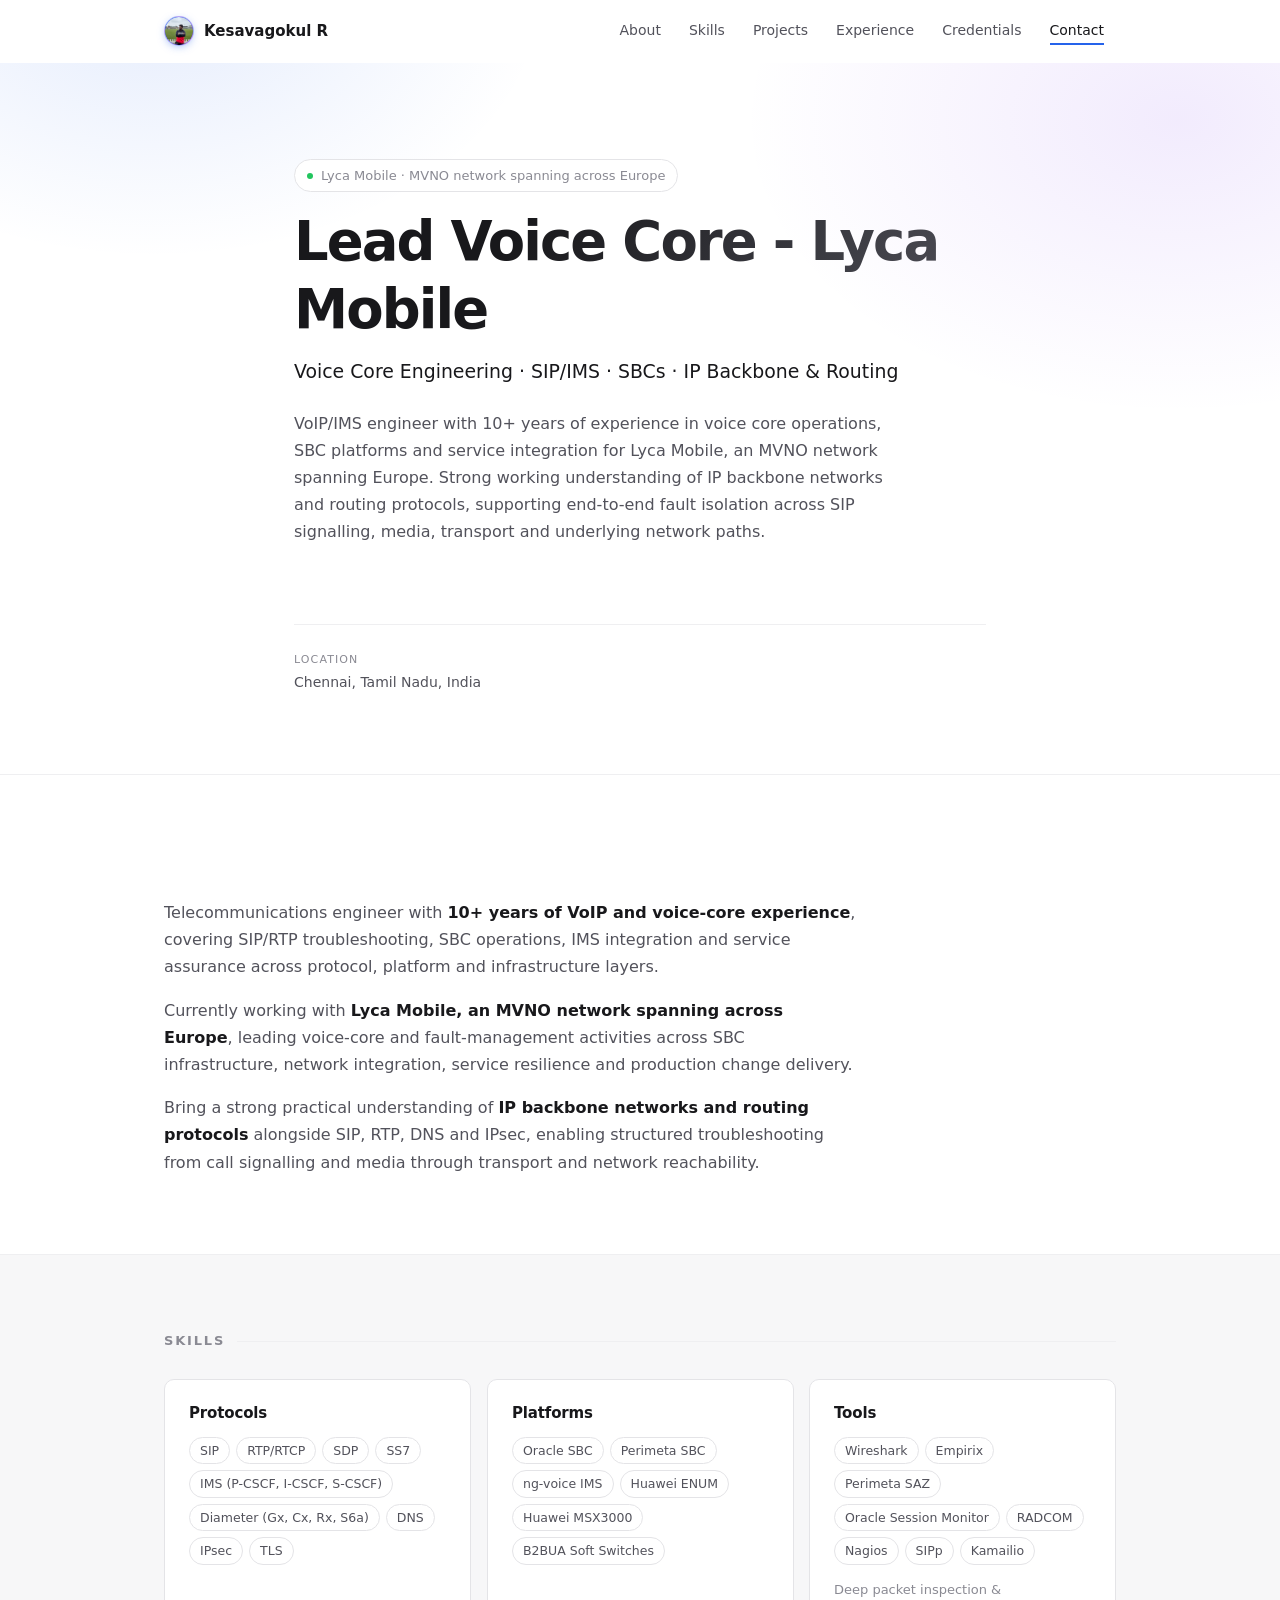
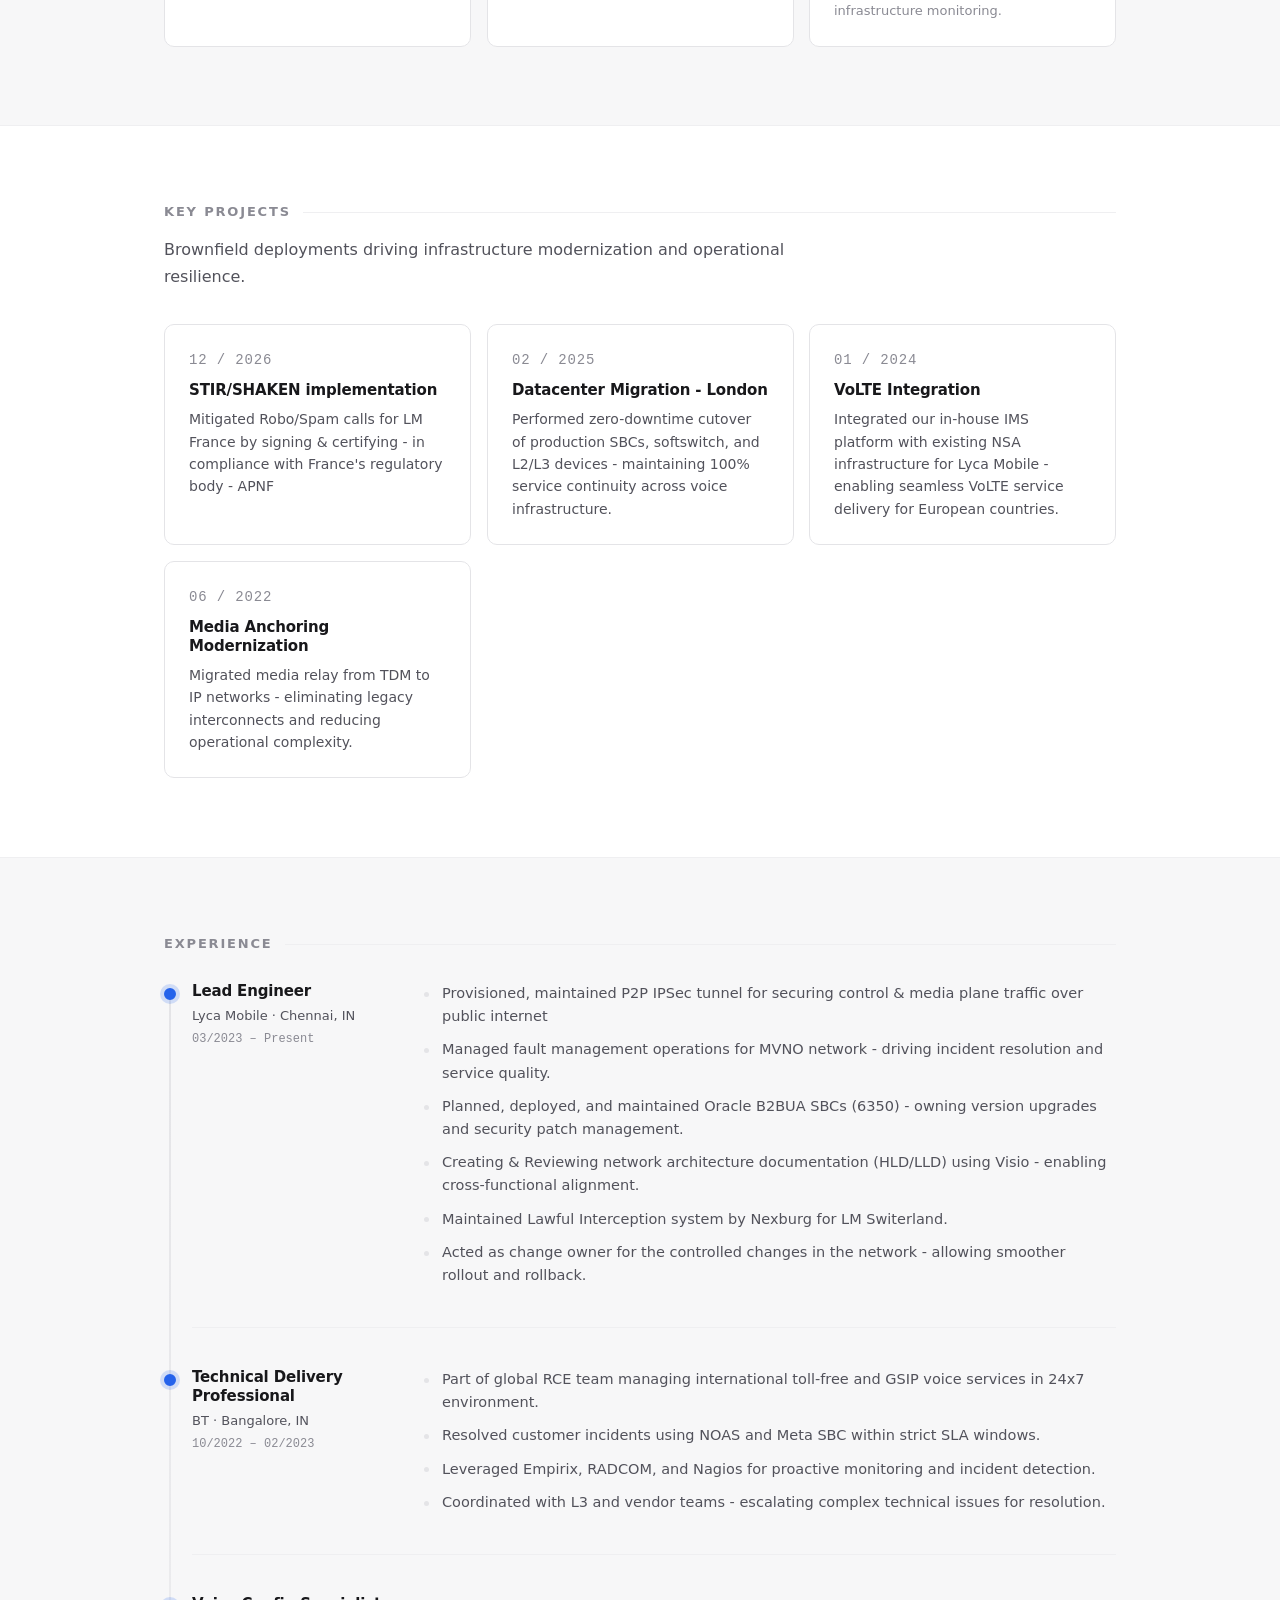
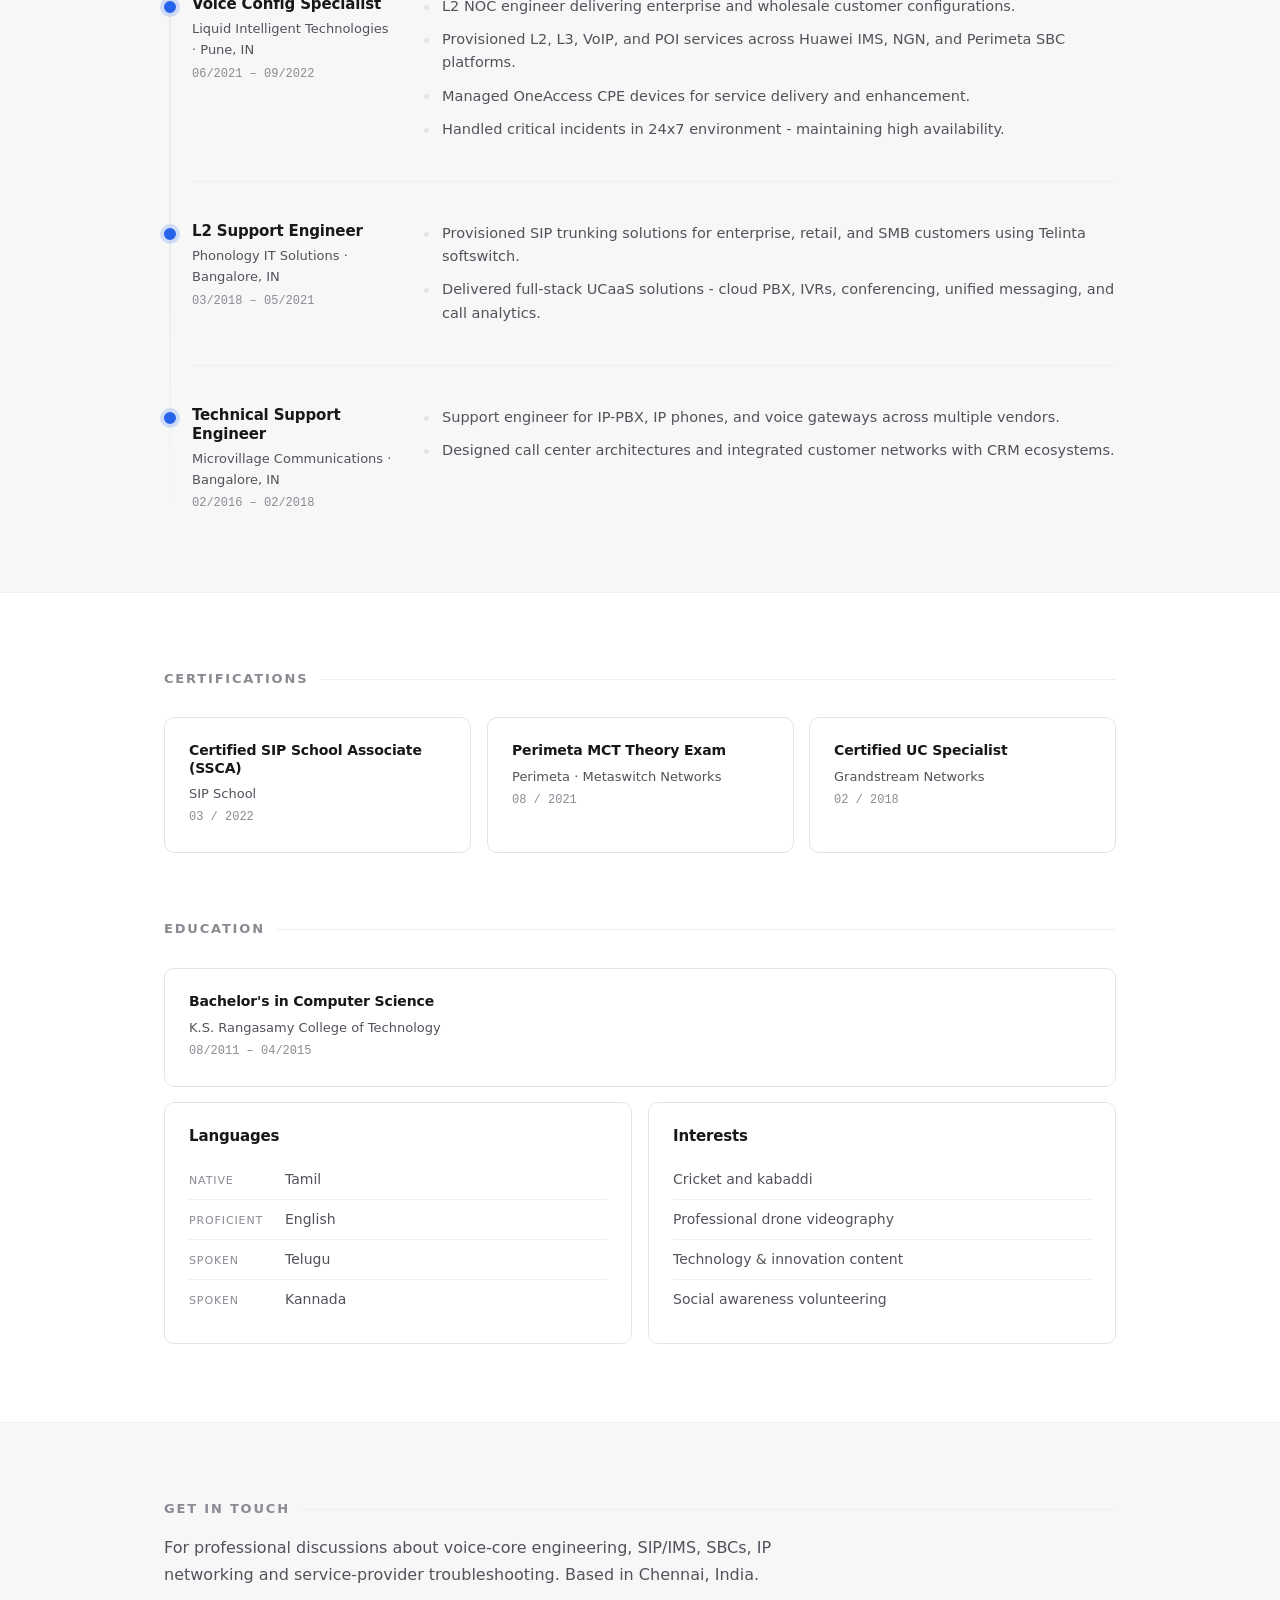
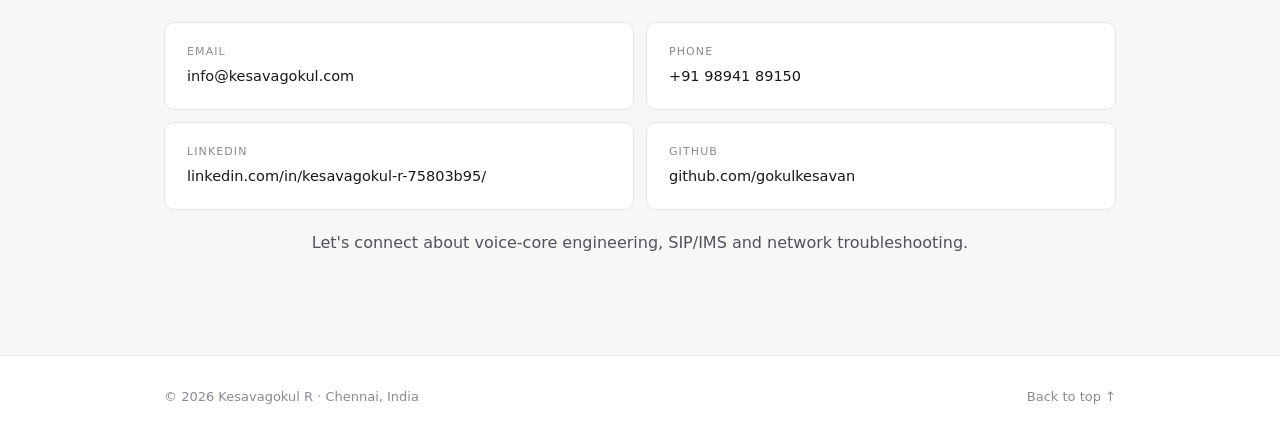
==== commit 289eb09f: "Load all public GitHub repositories dynamically" ====
--- a/index.html
+++ b/index.html
@@ -74,20 +74,24 @@
 
   function loadGitHubRepos() {
     if (DD.source !== 'github' || !DD.username) return Promise.resolve([]);
-    return fetch('https://api.github.com/users/' + encodeURIComponent(DD.username) + '/repos?sort=updated&per_page=100', {
-      headers: { 'Accept': 'application/vnd.github.v3+json' }
-    })
-      .then(function (response) {
+    var base = 'https://api.github.com/users/' + encodeURIComponent(DD.username) + '/repos?sort=updated&per_page=100';
+    function fetchPage(page, accumulated) {
+      return fetch(base + '&page=' + page, {
+        headers: { 'Accept': 'application/vnd.github+json' }
+      }).then(function (response) {
         if (!response.ok) throw new Error('GitHub API request failed');
         return response.json();
-      })
+      }).then(function (repos) {
+        var all = accumulated.concat(repos || []);
+        if (repos && repos.length === 100) return fetchPage(page + 1, all);
+        return all;
+      });
+    }
+    return fetchPage(1, [])
       .then(function (repos) {
-        var filtered = (repos || []).filter(function (repo) {
-          return true;
-        }).sort(function (a, b) {
+        return (repos || []).sort(function (a, b) {
           return new Date(b.updated_at) - new Date(a.updated_at);
-        });
-        return filtered.map(function (repo) {
+        }).map(function (repo) {
           return {
             name: repo.name,
             html_url: repo.html_url,
--- a/styles.css
+++ b/styles.css
@@ -191,6 +191,8 @@
 
 /* Cert / edu */
 .cert h3,.edu h3{font-size:14px;margin-bottom:6px}
+.cert-logo{width:auto;max-width:170px;height:42px;object-fit:contain;object-position:left center;margin:0 0 16px;}
+@media (prefers-color-scheme:dark){.cert-logo{background:#fff;border-radius:4px;padding:4px;}}
 .company{font-size:13px;color:var(--text-mid);margin:0}
 .period{font-size:12px;font-family:var(--mono);color:var(--text-dim);margin:4px 0 0}
 
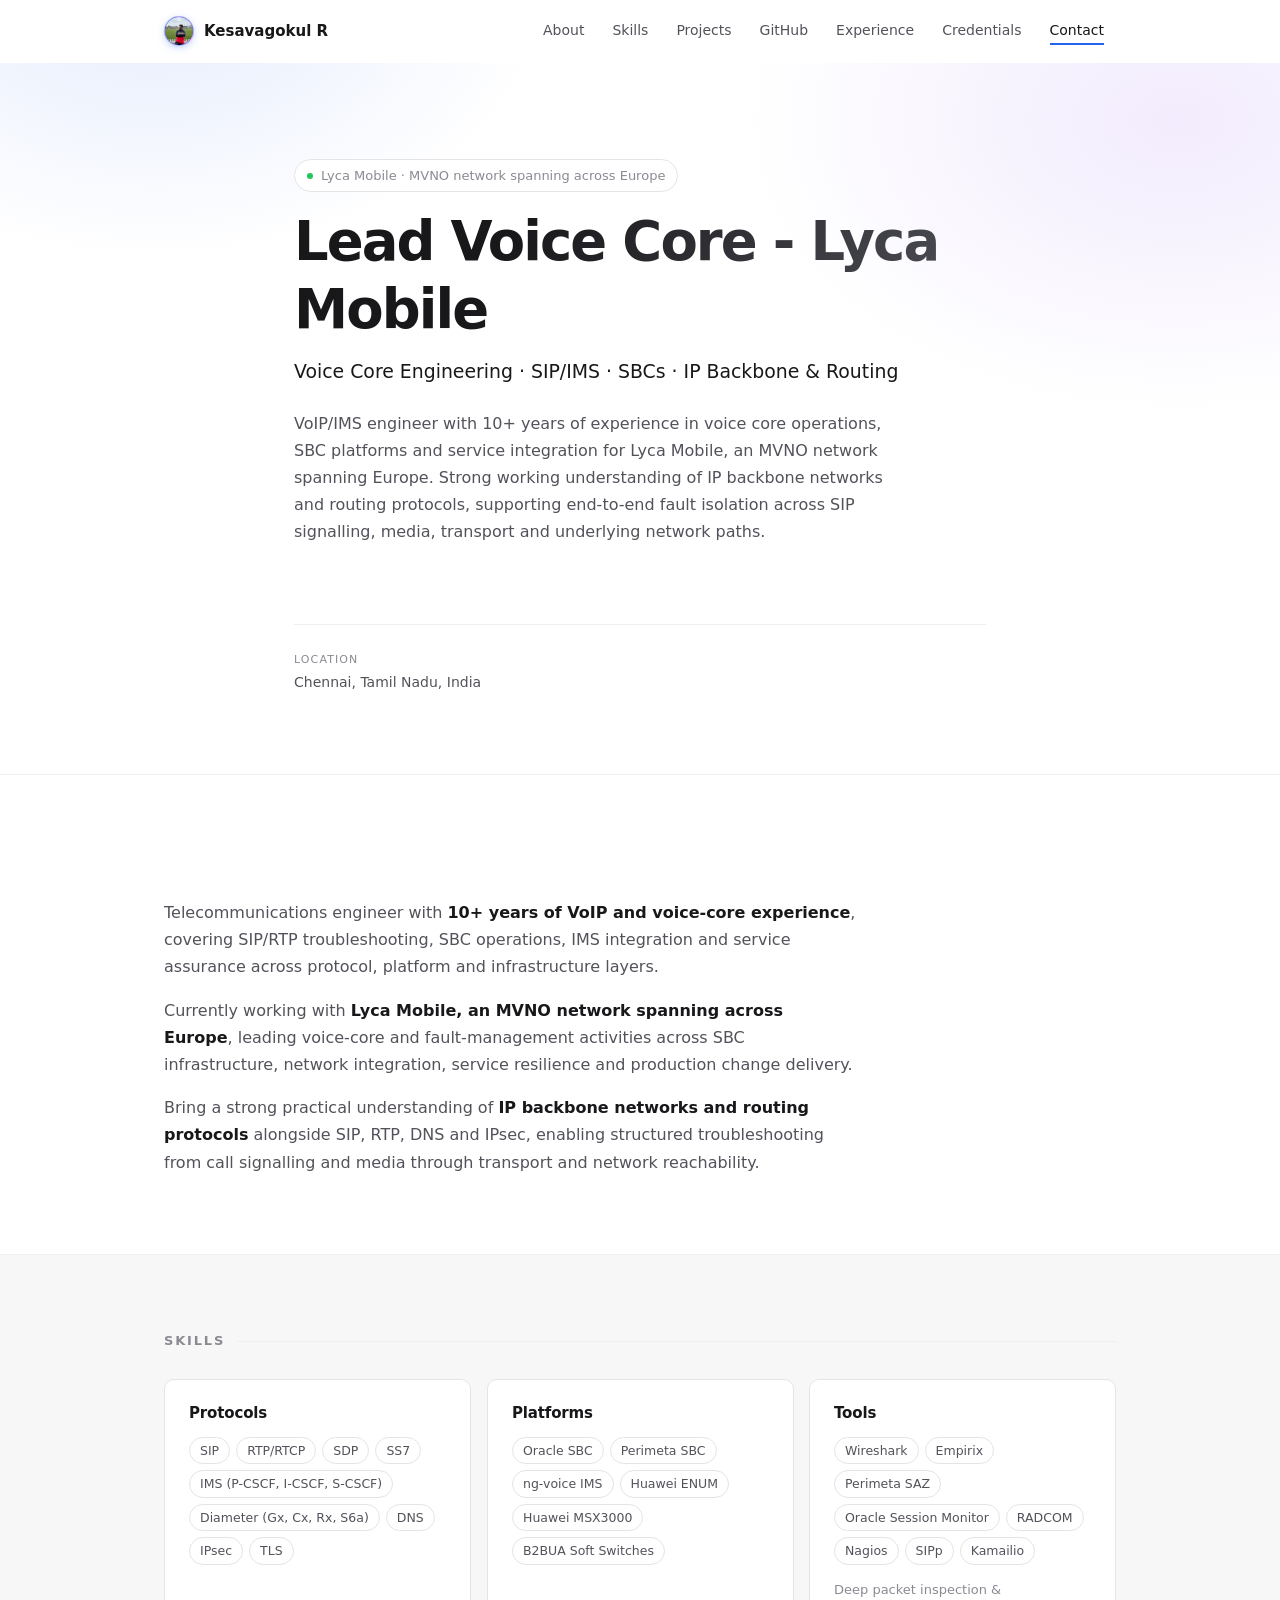
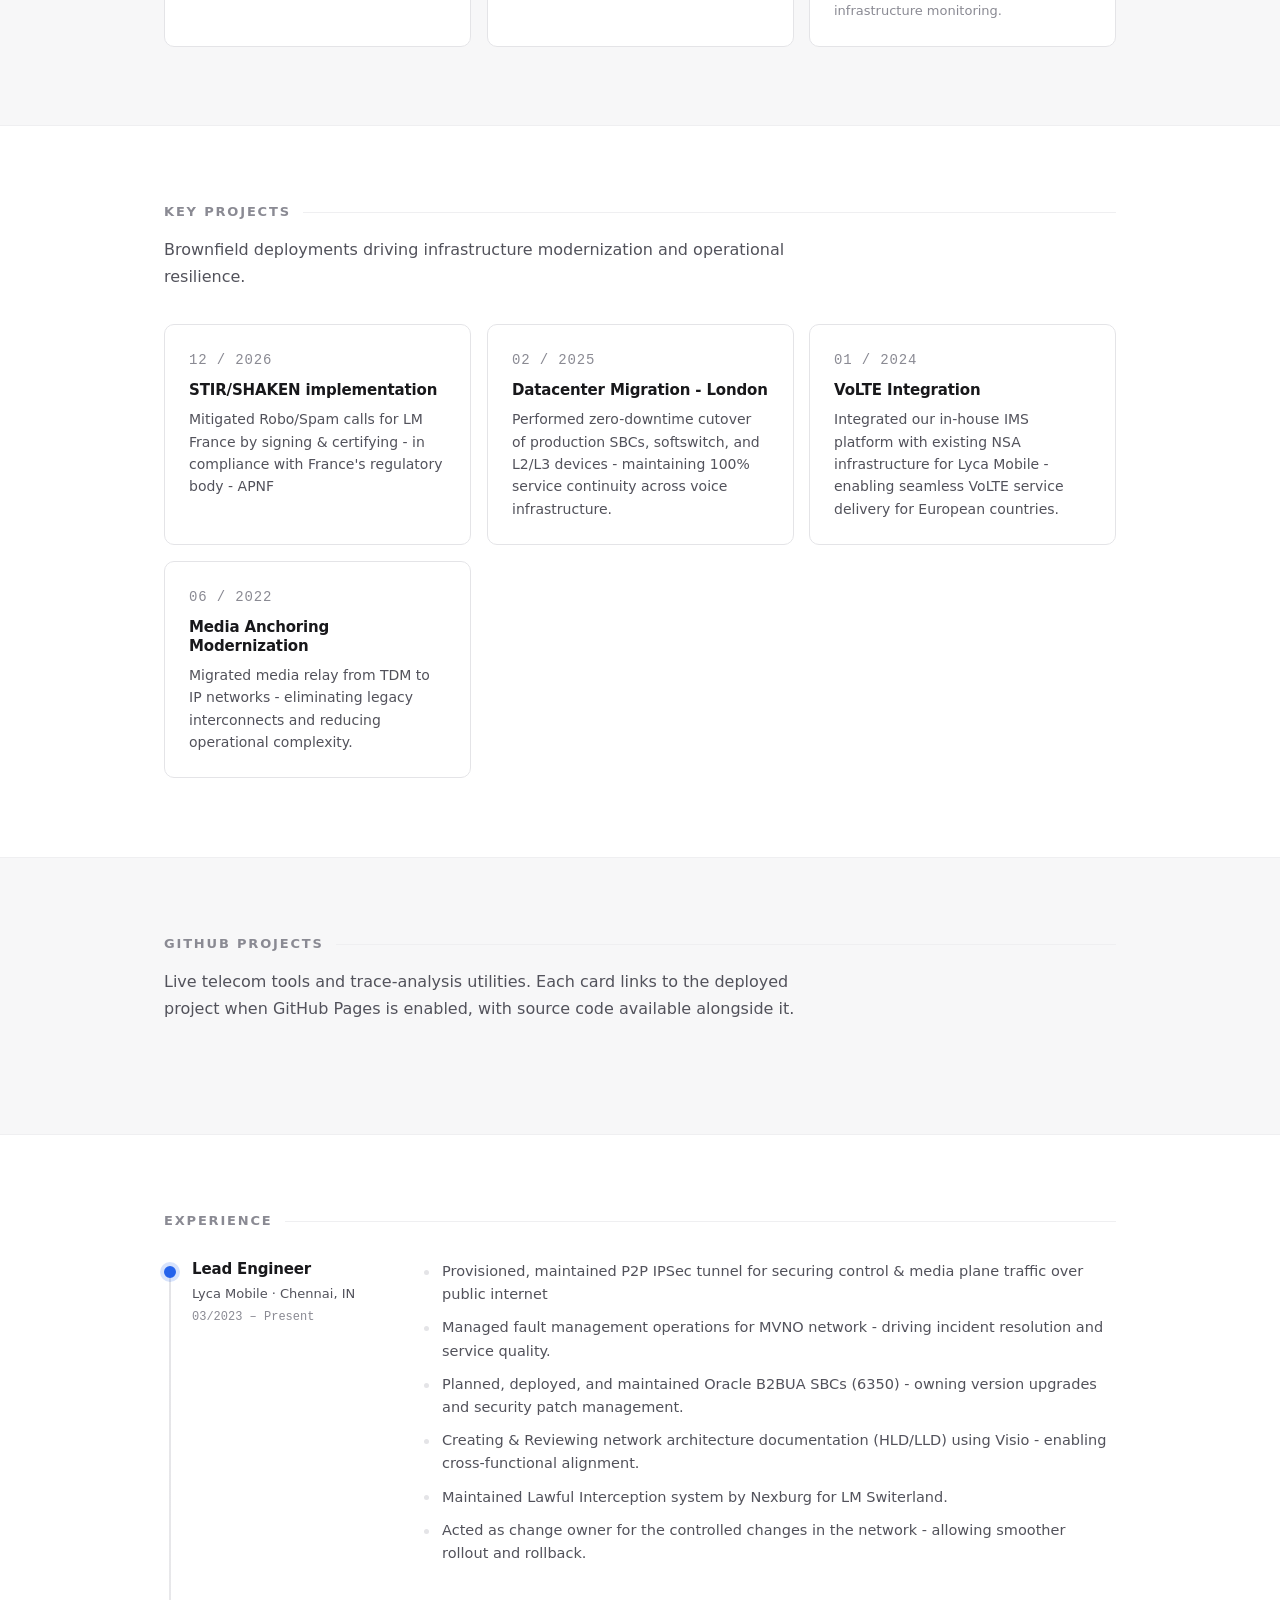
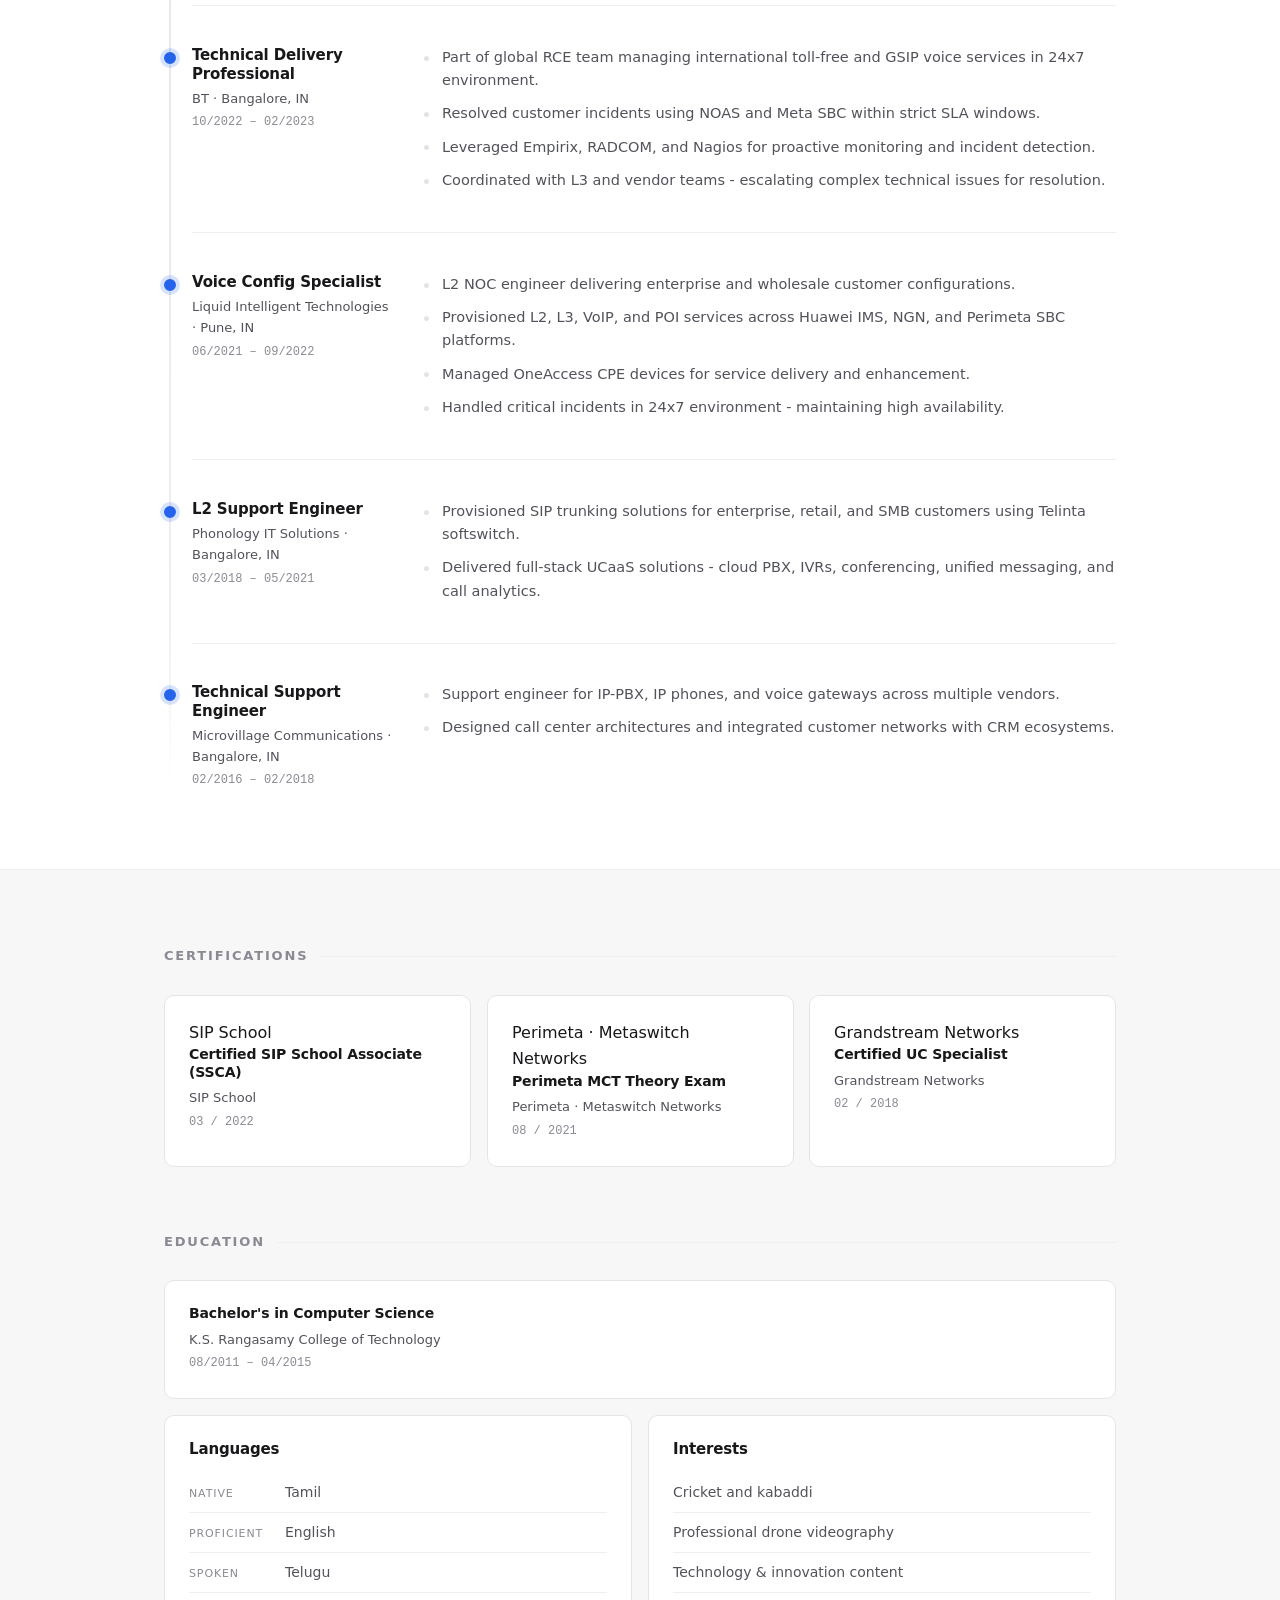
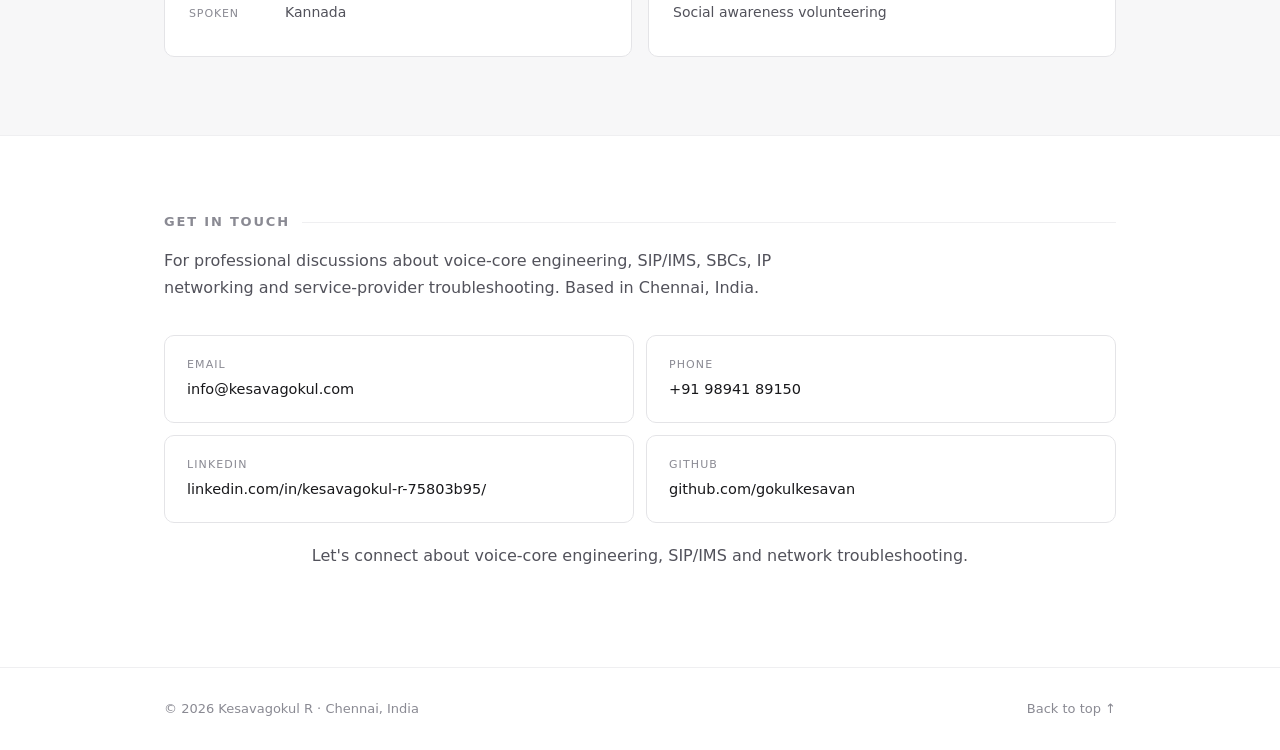
==== commit 8ef3200a: "Add live GitHub project cards and visible certification wordmarks" ====
--- a/index.html
+++ b/index.html
@@ -4,8 +4,8 @@
 <meta charset="UTF-8">
 <meta name="viewport" content="width=device-width, initial-scale=1">
 <!-- Fallbacks for crawlers that don't run JS. The live values come from content.js (meta). -->
-<title>Kesavagokul R — VoIP / IMS Engineer</title>
-<meta name="description" content="Kesavagokul R — VoIP/IMS engineer with 9+ years in fault management, SIP/IMS core, SBC platforms and network integration. Chennai, India.">
+<title>Lead Voice Core - Lyca Mobile | Kesavagokul R</title>
+<meta name="description" content="Lead Voice Core at Lyca Mobile, an MVNO network spanning Europe. VoIP/IMS engineer experienced in SIP, SBCs, IP backbone networks, routing protocols and multi-layer troubleshooting.">
 <link rel="stylesheet" href="styles.css">
 </head>
 <body id="top">
@@ -57,7 +57,7 @@
       '<div class="dropdown-menu" id="githubMenu">' +
       each(items, function (repo) {
         var name = repo && repo.name ? repo.name : 'Repository';
-        var url = repo && repo.html_url ? repo.html_url : '#';
+        var url = repo && repo.project_url ? repo.project_url : (repo && repo.html_url ? repo.html_url : '#');
         var desc = repo && repo.description ? repo.description : '';
         return '<a href="' + esc(url) + '" target="_blank" rel="noopener" title="' + esc(desc) + '">' + esc(name) + '</a>';
       }) +
@@ -95,6 +95,11 @@
           return {
             name: repo.name,
             html_url: repo.html_url,
+            homepage: repo.homepage || '',
+            has_pages: !!repo.has_pages,
+            project_url: repo.name === 'gokulkesavan.github.io' ? 'https://kesavagokul.com/' :
+              (repo.homepage && /^https?:\/\//i.test(repo.homepage) ? repo.homepage :
+                (repo.has_pages ? 'https://kesavagokul.com/go/?repo=' + encodeURIComponent(repo.name) : repo.html_url)),
             description: repo.description || ''
           };
         });
@@ -102,6 +107,51 @@
       .catch(function () {
         return [];
       });
+  }
+
+  function describeGitHubProject(repo) {
+    var descriptions = {
+      pcap2sipp: 'Converts SIP PCAP/PCAPNG captures into a runnable SIPp UAC scenario directly in the browser. Turns a captured call flow into a repeatable SIP test without uploading the trace.',
+      amr_player: 'Analyzes AMR and AMR-WB RTP streams and reconstructs audio for browser playback. Helps inspect codec modes, alignment and media behavior during VoIP trace troubleshooting.',
+      evs_player: 'Analyzes EVS RTP streams in PCAP/PCAPNG, reconstructs codec frames and decodes them to WAV using WebAssembly. Supports stream playback and mixing decoded streams into a conversation.',
+      txt2pcap_ss7: 'Converts Huawei UGC/MSOFTX text hexdumps into Wireshark-readable PCAP files. Reconstructs packet data for SIP and SS7 signalling analysis.',
+      trace_compare: 'Compares SIP traces using header- and parameter-aware differences instead of raw line matching. Highlights meaningful SIP/SDP changes while ignoring generated identifiers and formatting noise.',
+      sizing_bw: 'Calculates VoIP bandwidth from codec, packetization, transport and network-overhead assumptions. Helps compare per-direction capacity requirements across network and security options.'
+    };
+    return descriptions[repo.name] || repo.description ||
+      'A browser-based telecom engineering utility maintained as part of this GitHub project collection. Open the live project to explore its features and workflow.';
+  }
+
+  function githubProjectsBody(items) {
+    var projects = list(items).filter(function (repo) { return repo.name !== 'gokulkesavan.github.io'; });
+    var target = document.getElementById('githubProjectsGrid');
+    if (!target) return;
+    target.innerHTML = each(projects, function (repo, i) {
+      var live = repo.project_url || repo.html_url;
+      var text = describeGitHubProject(repo);
+      return '<article class="card project github-project reveal ' + dly(i, 3) + '">' +
+        '<div class="project-brand"><span class="project-mark" aria-hidden="true">GH</span><span>GitHub Project</span></div>' +
+        '<h3>' + esc(repo.name.replace(/[-_]/g, ' ')) + '</h3>' +
+        '<p>' + esc(text) + '</p>' +
+        '<div class="project-links">' +
+        '<a class="btn btn-small btn-primary" href="' + esc(live) + '" target="_blank" rel="noopener">' +
+          (repo.has_pages || repo.homepage ? 'Open live project' : 'Open repository') + '</a>' +
+        '<a class="project-source" href="' + esc(repo.html_url) + '" target="_blank" rel="noopener">Source code ↗</a>' +
+        '</div></article>';
+    });
+    var reduceMotion = window.matchMedia('(prefers-reduced-motion: reduce)').matches;
+    if (reduceMotion || !('IntersectionObserver' in window)) {
+      target.querySelectorAll('.reveal').forEach(function (el) { el.classList.add('in-view'); });
+    } else {
+      target.querySelectorAll('.reveal').forEach(function (el) {
+        var observer = new IntersectionObserver(function (entries) {
+          entries.forEach(function (entry) {
+            if (entry.isIntersecting) { entry.target.classList.add('in-view'); observer.disconnect(); }
+          });
+        }, { threshold: 0.12 });
+        observer.observe(el);
+      });
+    }
   }
 
   function aboutBody() {
@@ -162,7 +212,7 @@
       html += '<h2 class="section-title reveal">Certifications</h2><div class="grid grid-3">' +
         each(certs, function (c, i) {
           return '<article class="card cert reveal ' + dly(i, 3) + '">' +
-            (c.logo ? '<img class="cert-logo" src="' + esc(c.logo) + '" alt="' + esc(c.issuer || c.title) + ' logo" loading="lazy" onerror="this.style.display=\'none\'">' : '') +
+            (c.logo ? '<div class="cert-brand"><img class="cert-logo" src="' + esc(c.logo) + '" alt="" loading="lazy" onerror="this.style.display=\'none\'"><span class="cert-wordmark">' + esc(c.issuer || c.title) + '</span></div>' : '<div class="cert-brand"><span class="cert-wordmark">' + esc(c.issuer || c.title) + '</span></div>') +
             '<h3>' + esc(c.title) + '</h3>' +
             (c.issuer ? '<p class="company">' + esc(c.issuer) + '</p>' : '') +
             (c.date ? '<p class="period">' + esc(c.date) + '</p>' : '') + '</article>';
@@ -208,6 +258,7 @@
     { id: 'about', nav: 'About', body: aboutBody() },
     { id: 'skills', nav: 'Skills', body: skillsBody() },
     { id: 'projects', nav: 'Projects', body: projectsBody() },
+    { id: 'github-projects', nav: 'GitHub', body: '<h2 class="section-title reveal">GitHub Projects</h2><p class="section-lead reveal reveal-delay-1">Live telecom tools and trace-analysis utilities. Each card links to the deployed project when GitHub Pages is enabled, with source code available alongside it.</p><div class="grid grid-3" id="githubProjectsGrid"></div>' },
     { id: 'experience', nav: 'Experience', body: experienceBody() },
     { id: 'credentials', nav: 'Credentials', body: credentialsBody() },
     { id: 'contact', nav: 'Contact', body: contactBody() }
@@ -254,6 +305,8 @@
         return '<section id="' + s.id + '" class="section' + (i % 2 ? ' section-alt' : '') + '">' +
           '<div class="wrap">' + s.body + '</div></section>';
       }).join('') + '</main>' + footer();
+
+    githubProjectsBody(githubItems);
 
     if (S.meta && S.meta.title) document.title = S.meta.title;
     if (S.meta && S.meta.description) {
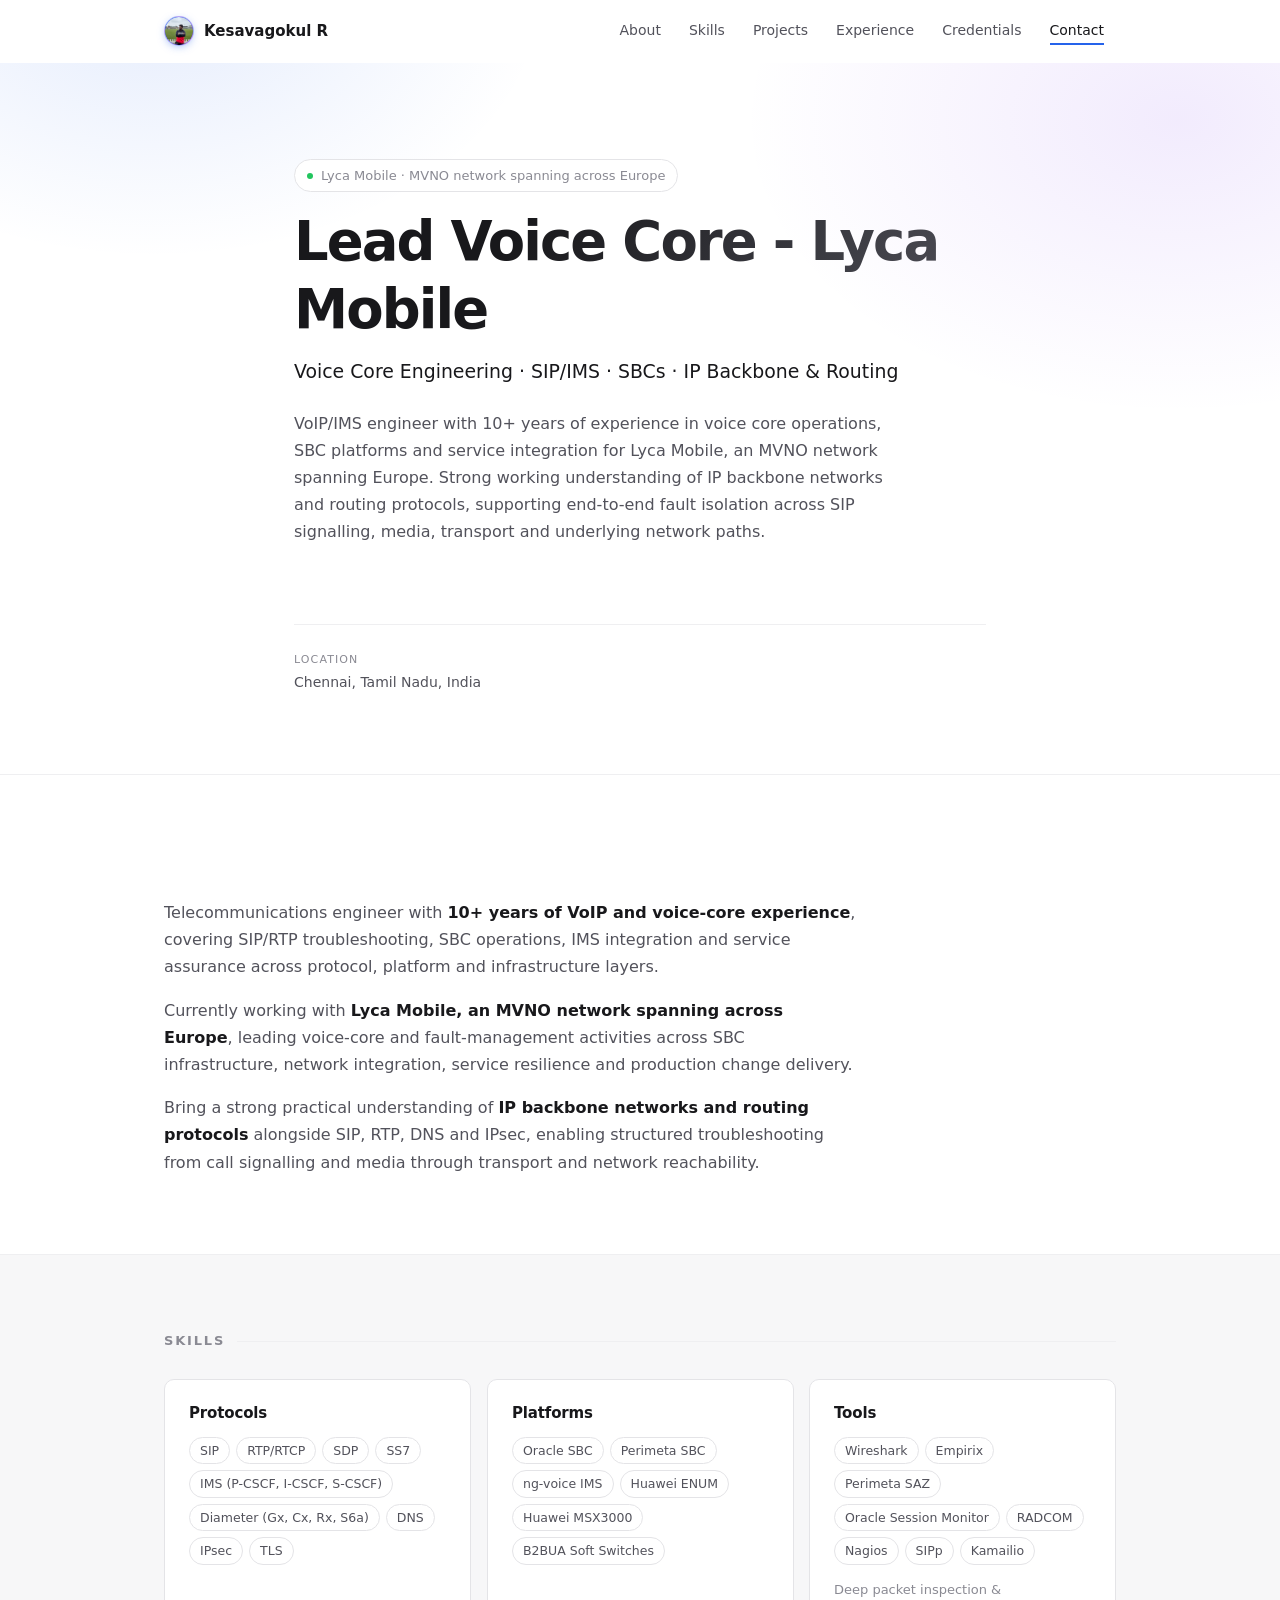
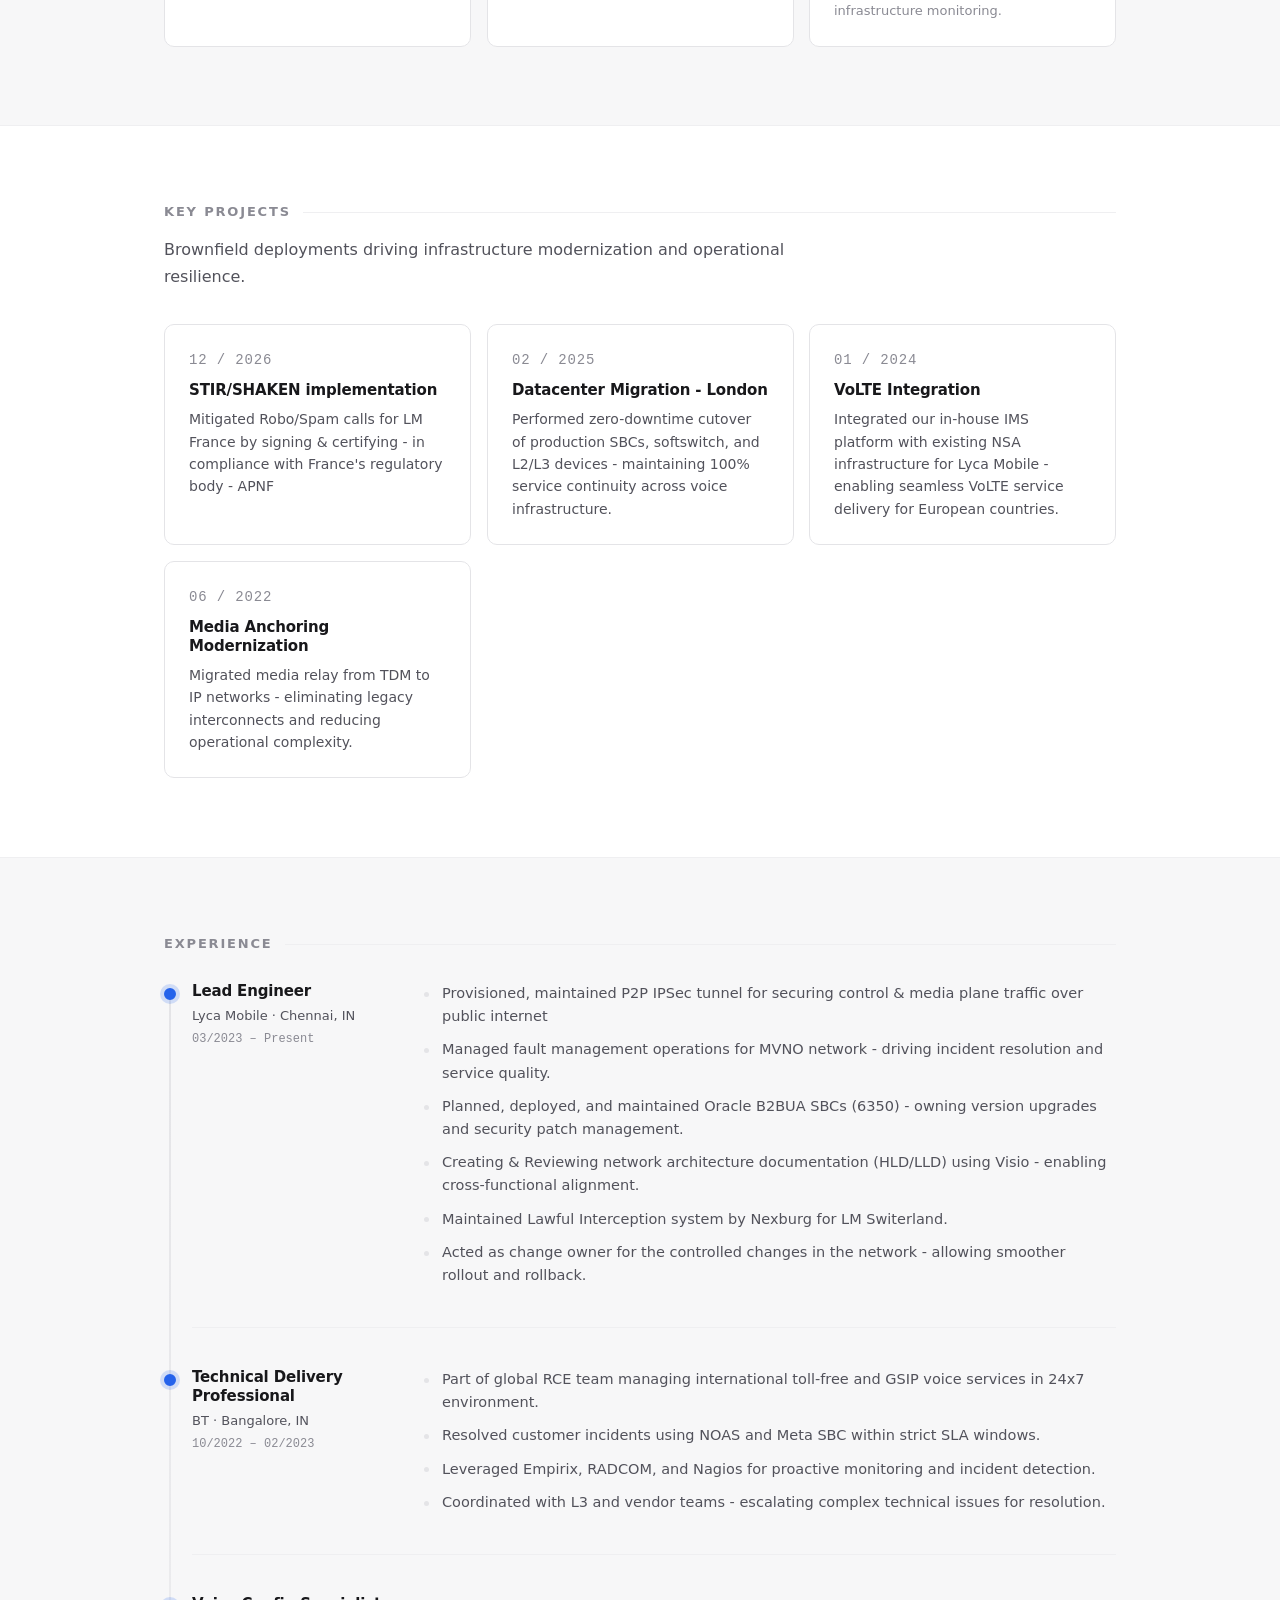
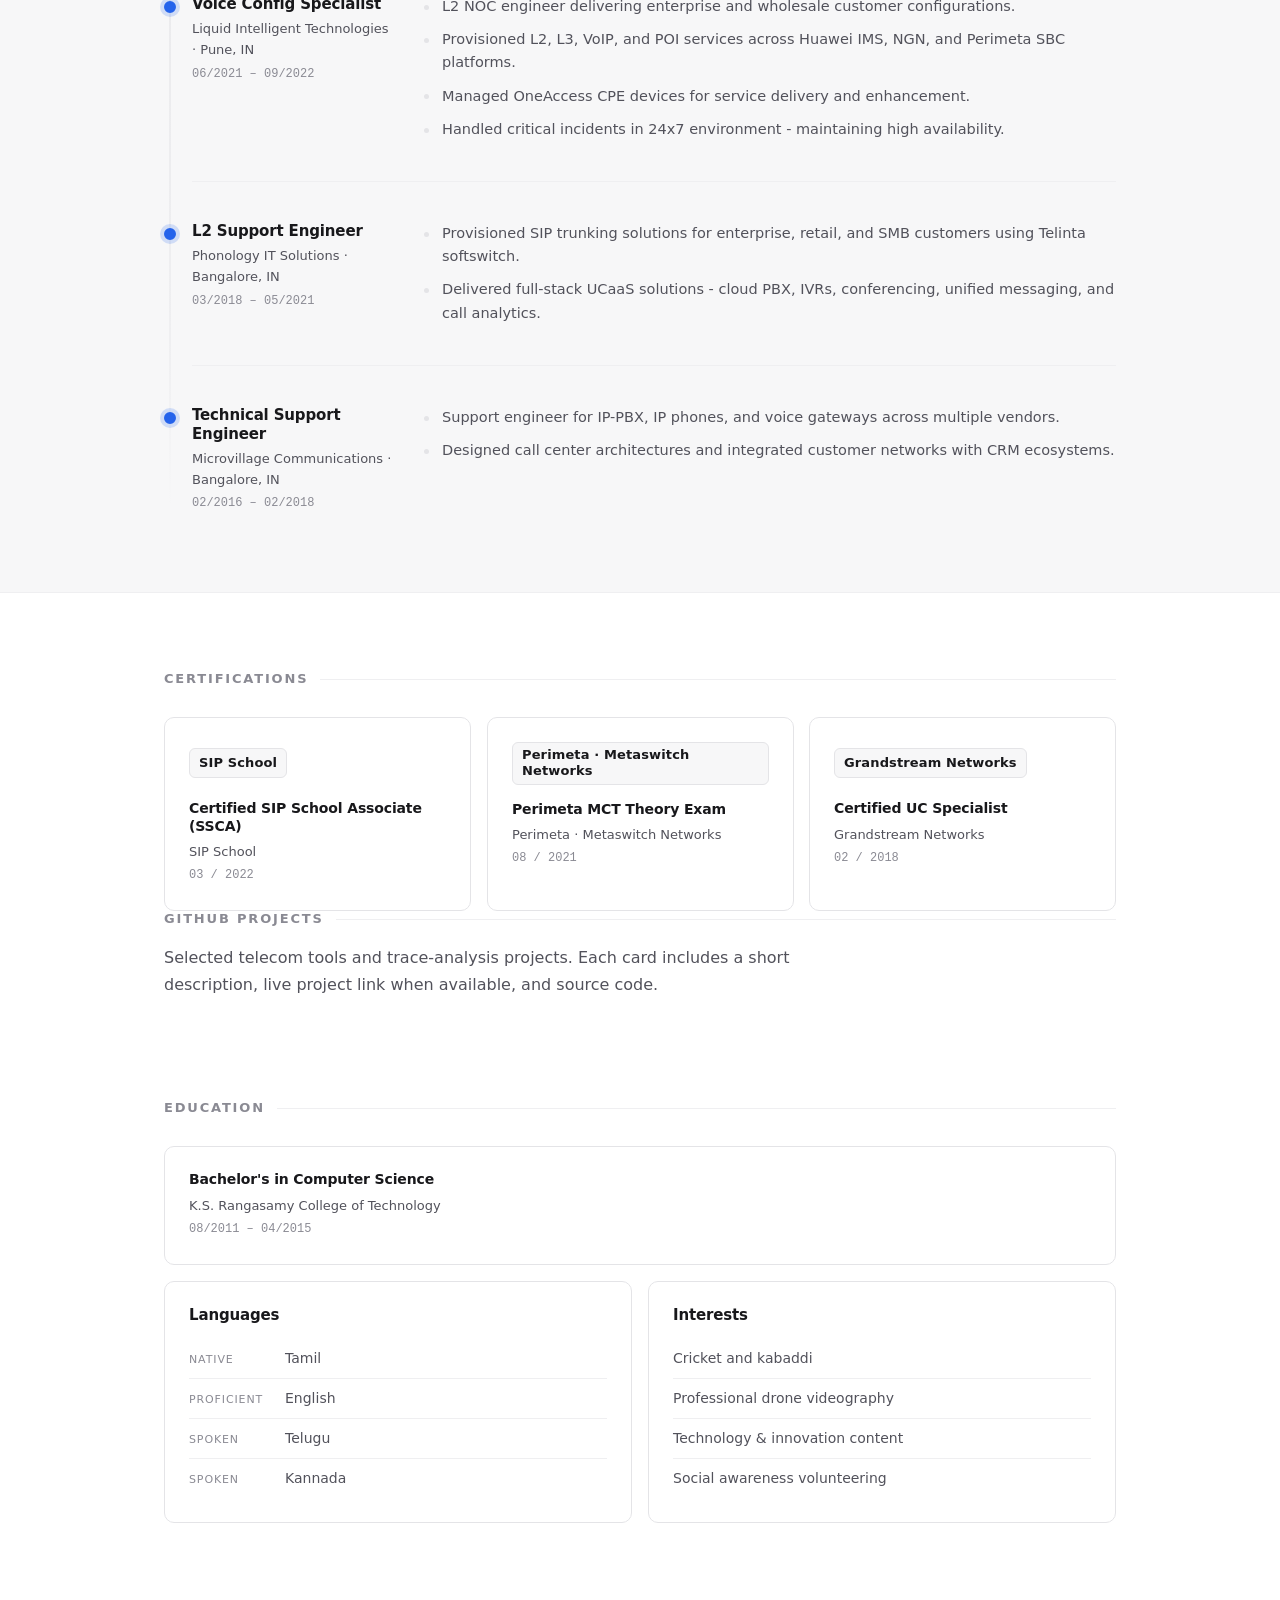
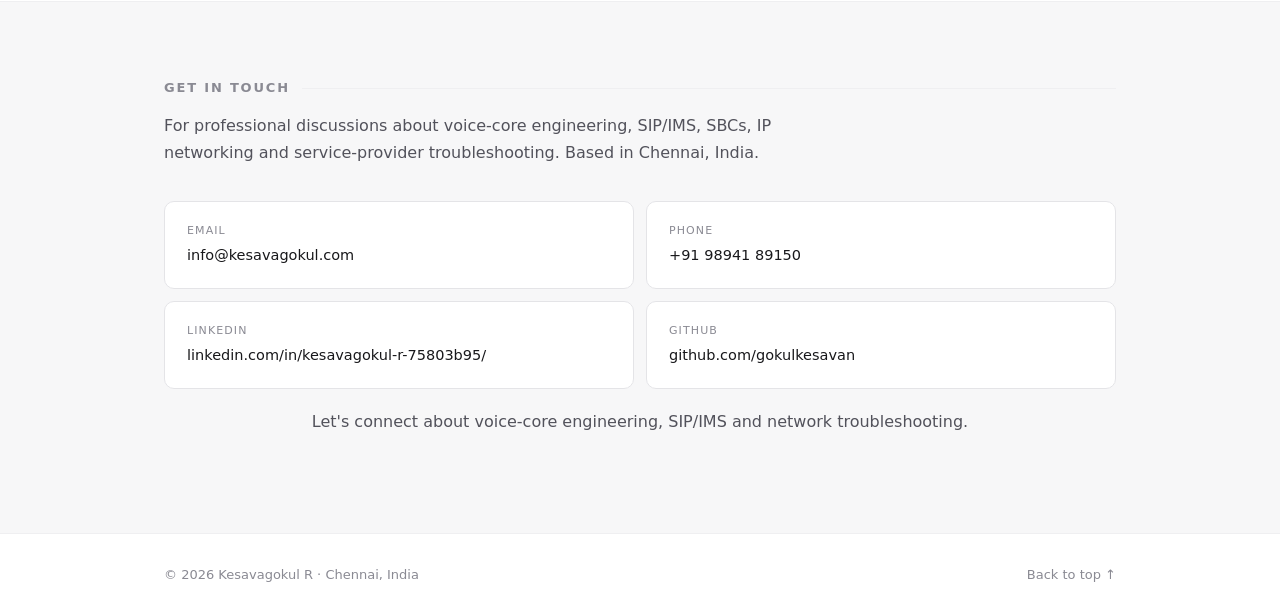
==== commit b2288e85: "Refine certification branding and move GitHub cards below certifications" ====
--- a/index.html
+++ b/index.html
@@ -118,8 +118,10 @@
       trace_compare: 'Compares SIP traces using header- and parameter-aware differences instead of raw line matching. Highlights meaningful SIP/SDP changes while ignoring generated identifiers and formatting noise.',
       sizing_bw: 'Calculates VoIP bandwidth from codec, packetization, transport and network-overhead assumptions. Helps compare per-direction capacity requirements across network and security options.'
     };
-    return descriptions[repo.name] || repo.description ||
-      'A browser-based telecom engineering utility maintained as part of this GitHub project collection. Open the live project to explore its features and workflow.';
+    if (descriptions[repo.name]) return descriptions[repo.name];
+    if (repo.description) return repo.description.replace(/[.\\s]+$/, '') +
+      '. Open the repository or its live deployment to explore the implementation and workflow.';
+    return 'A telecom engineering project maintained in this GitHub account. Open the repository to review its implementation, usage and development history.';
   }
 
   function githubProjectsBody(items) {
@@ -130,7 +132,6 @@
       var live = repo.project_url || repo.html_url;
       var text = describeGitHubProject(repo);
       return '<article class="card project github-project reveal ' + dly(i, 3) + '">' +
-        '<div class="project-brand"><span class="project-mark" aria-hidden="true">GH</span><span>GitHub Project</span></div>' +
         '<h3>' + esc(repo.name.replace(/[-_]/g, ' ')) + '</h3>' +
         '<p>' + esc(text) + '</p>' +
         '<div class="project-links">' +
@@ -212,11 +213,17 @@
       html += '<h2 class="section-title reveal">Certifications</h2><div class="grid grid-3">' +
         each(certs, function (c, i) {
           return '<article class="card cert reveal ' + dly(i, 3) + '">' +
-            (c.logo ? '<div class="cert-brand"><img class="cert-logo" src="' + esc(c.logo) + '" alt="" loading="lazy" onerror="this.style.display=\'none\'"><span class="cert-wordmark">' + esc(c.issuer || c.title) + '</span></div>' : '<div class="cert-brand"><span class="cert-wordmark">' + esc(c.issuer || c.title) + '</span></div>') +
+            '<div class="cert-brand"><span class="cert-wordmark cert-wordmark-' + (i + 1) + '">' + esc(c.issuer || c.title) + '</span></div>' +
             '<h3>' + esc(c.title) + '</h3>' +
             (c.issuer ? '<p class="company">' + esc(c.issuer) + '</p>' : '') +
             (c.date ? '<p class="period">' + esc(c.date) + '</p>' : '') + '</article>';
         }) + '</div>';
+    }
+    if (certs.length) {
+      html += '<div id="github-projects" class="github-projects-block">' +
+        '<h2 class="section-title reveal">GitHub Projects</h2>' +
+        '<p class="section-lead reveal reveal-delay-1">Selected telecom tools and trace-analysis projects. Each card includes a short description, live project link when available, and source code.</p>' +
+        '<div class="grid grid-3" id="githubProjectsGrid"></div></div>';
     }
     if (edu.length) {
       html += '<h2 class="section-title' + (certs.length ? ' section-title-spaced' : '') + ' reveal">Education</h2>' +
@@ -258,7 +265,6 @@
     { id: 'about', nav: 'About', body: aboutBody() },
     { id: 'skills', nav: 'Skills', body: skillsBody() },
     { id: 'projects', nav: 'Projects', body: projectsBody() },
-    { id: 'github-projects', nav: 'GitHub', body: '<h2 class="section-title reveal">GitHub Projects</h2><p class="section-lead reveal reveal-delay-1">Live telecom tools and trace-analysis utilities. Each card links to the deployed project when GitHub Pages is enabled, with source code available alongside it.</p><div class="grid grid-3" id="githubProjectsGrid"></div>' },
     { id: 'experience', nav: 'Experience', body: experienceBody() },
     { id: 'credentials', nav: 'Credentials', body: credentialsBody() },
     { id: 'contact', nav: 'Contact', body: contactBody() }
@@ -267,7 +273,8 @@
   function header(githubItems) {
     var mark = P.photo ? '<img src="' + esc(P.photo) + '" alt="' + esc(P.name) + '">' : esc(initials(P.name));
     var links = sections.filter(function (s) { return s.id !== 'contact'; })
-      .map(function (s) { return '<a href="#' + s.id + '">' + s.nav + '</a>'; }).join('');
+      .map(function (s) { return '<a href="#' + s.id + '">' + s.nav + '</a>'; }).join('') +
+      (githubItems && githubItems.length ? '<a href="#github-projects">GitHub</a>' : '');
 
     var dd = DD.source === 'github'
       ? renderGithubDropdown(githubItems)
--- a/styles.css
+++ b/styles.css
@@ -322,3 +322,16 @@
   .timeline::before{left:3px}
   .timeline-item::before{left:-22px}
 }
+
+/* Certification wordmarks remain visible even if third-party logo images fail. */
+.cert-brand{display:flex;align-items:center;gap:10px;min-height:42px;margin:0 0 16px;color:var(--text);font-size:13px;font-weight:700;letter-spacing:.01em}
+.cert-logo{width:34px;height:34px;max-width:34px;object-fit:contain;object-position:center;margin:0;flex:0 0 34px;border-radius:4px}
+.cert-wordmark{display:inline-flex;align-items:center;min-height:30px;padding:4px 9px;border:1px solid var(--border);border-radius:6px;background:var(--bg-alt);line-height:1.25}
+.project-brand{display:flex;align-items:center;gap:8px;margin-bottom:14px;color:var(--text-dim);font-size:11px;font-weight:600;text-transform:uppercase;letter-spacing:.08em}
+.project-mark{display:grid;place-items:center;width:30px;height:30px;border-radius:8px;background:var(--text);color:var(--bg);font-size:11px;font-weight:800;letter-spacing:-.04em}
+.github-project{display:flex;flex-direction:column;min-height:100%}
+.github-project h3{font-size:15px;text-transform:capitalize}
+.github-project>p{flex:1}
+.project-links{display:flex;align-items:center;justify-content:space-between;gap:12px;flex-wrap:wrap;margin-top:18px}
+.project-source{font-size:12px;color:var(--text-dim)}
+.project-source:hover{color:var(--accent)}
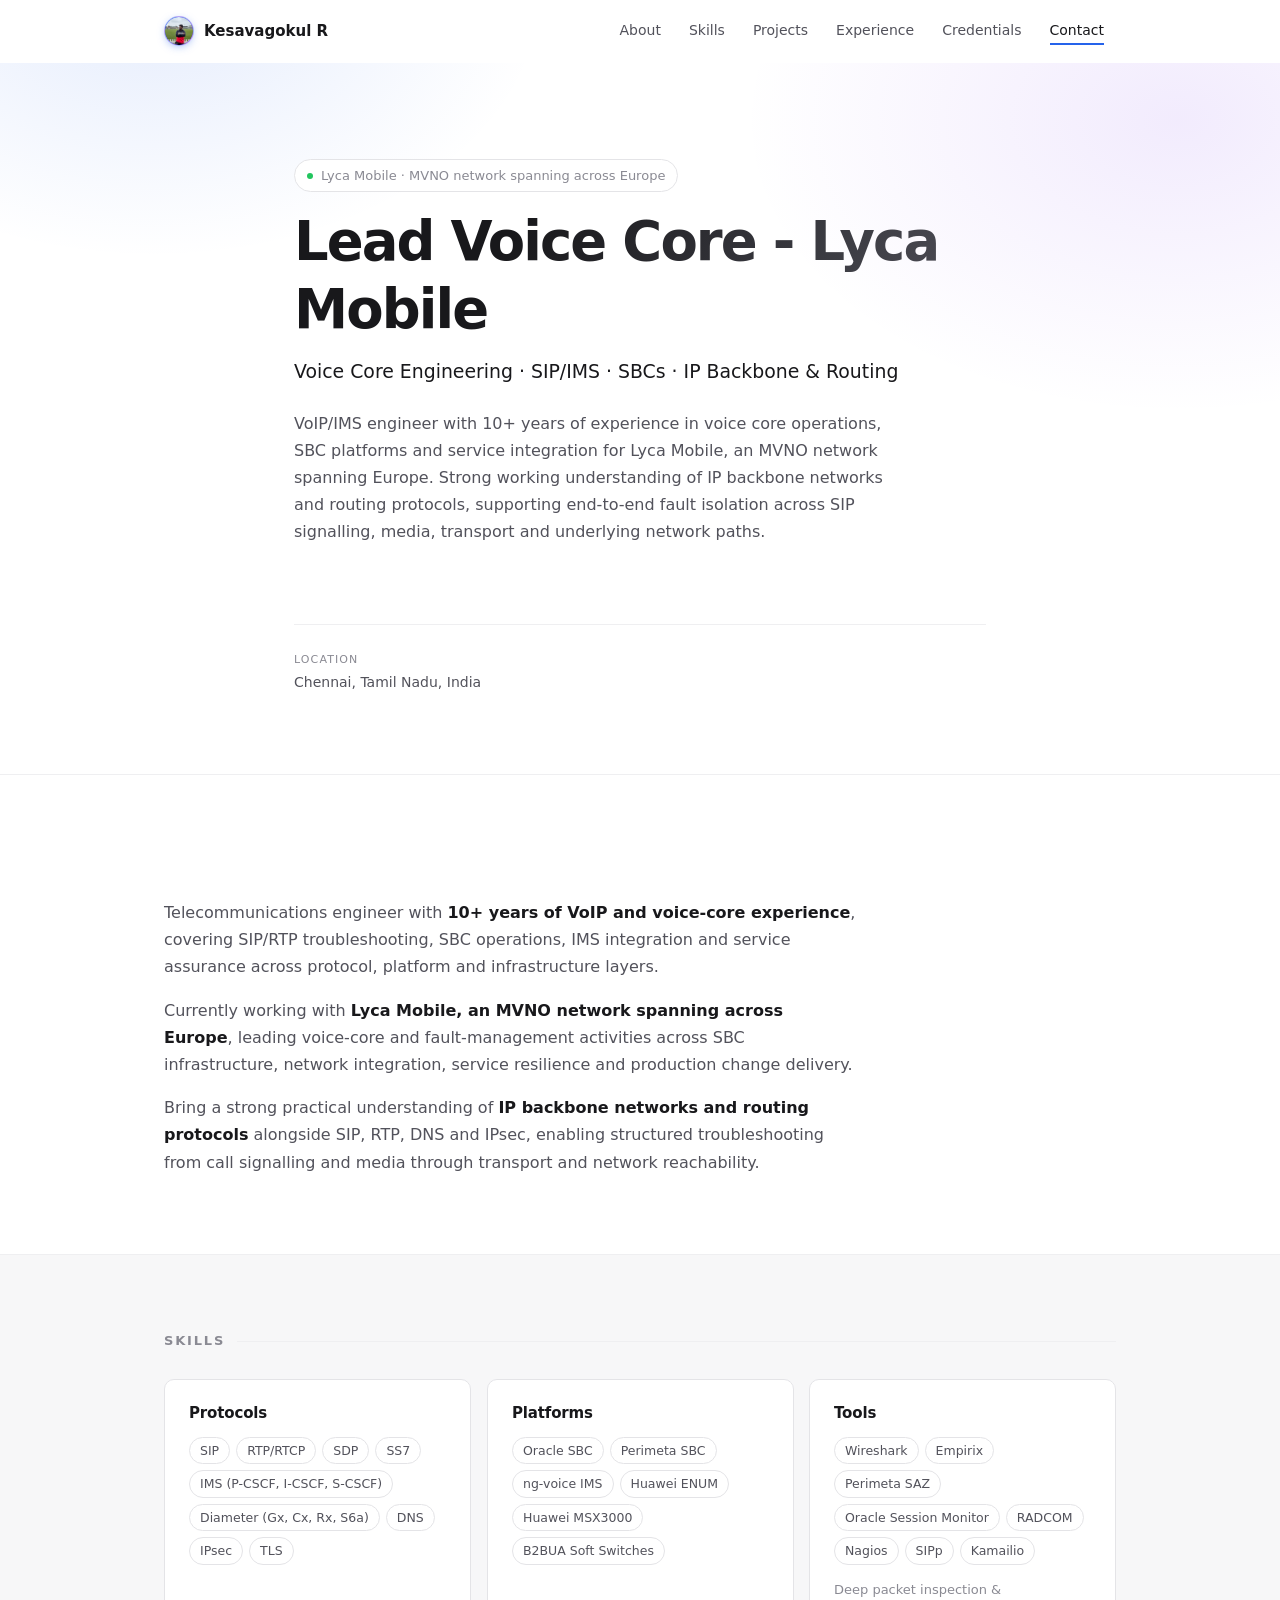
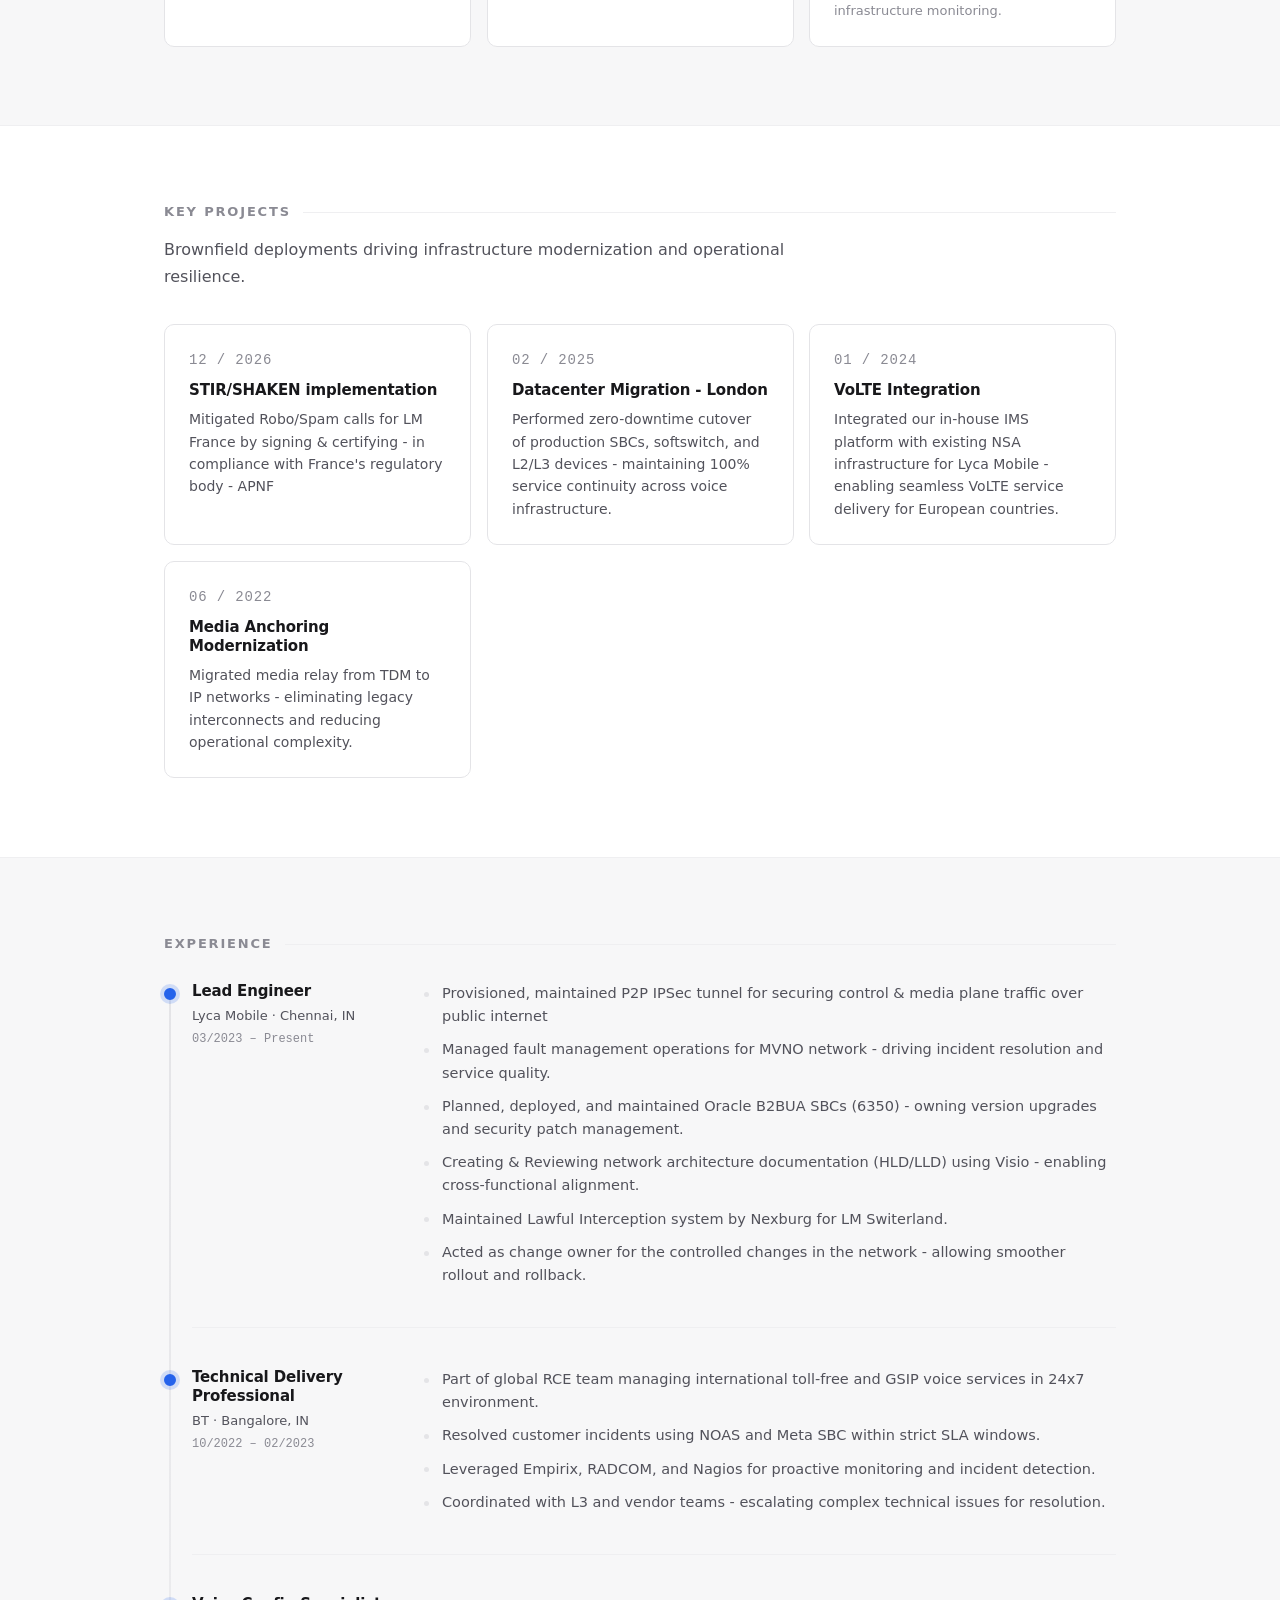
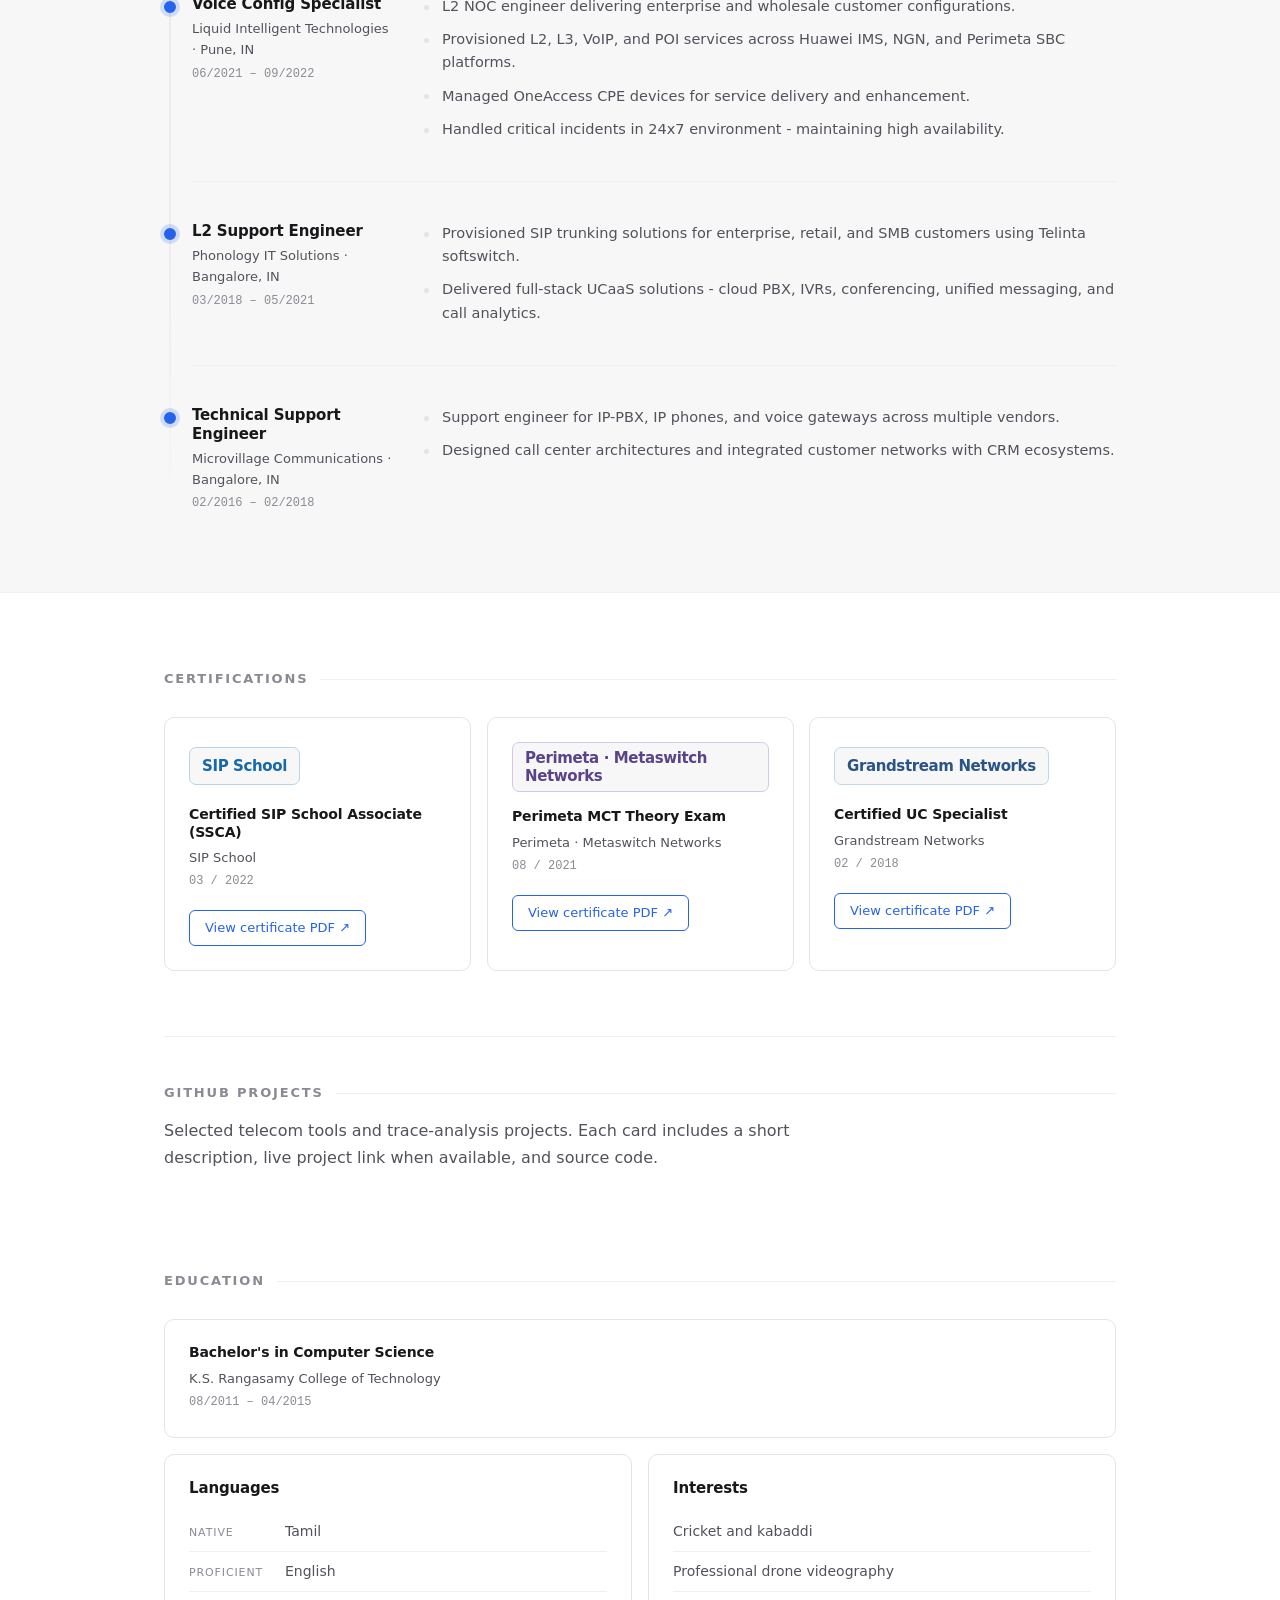
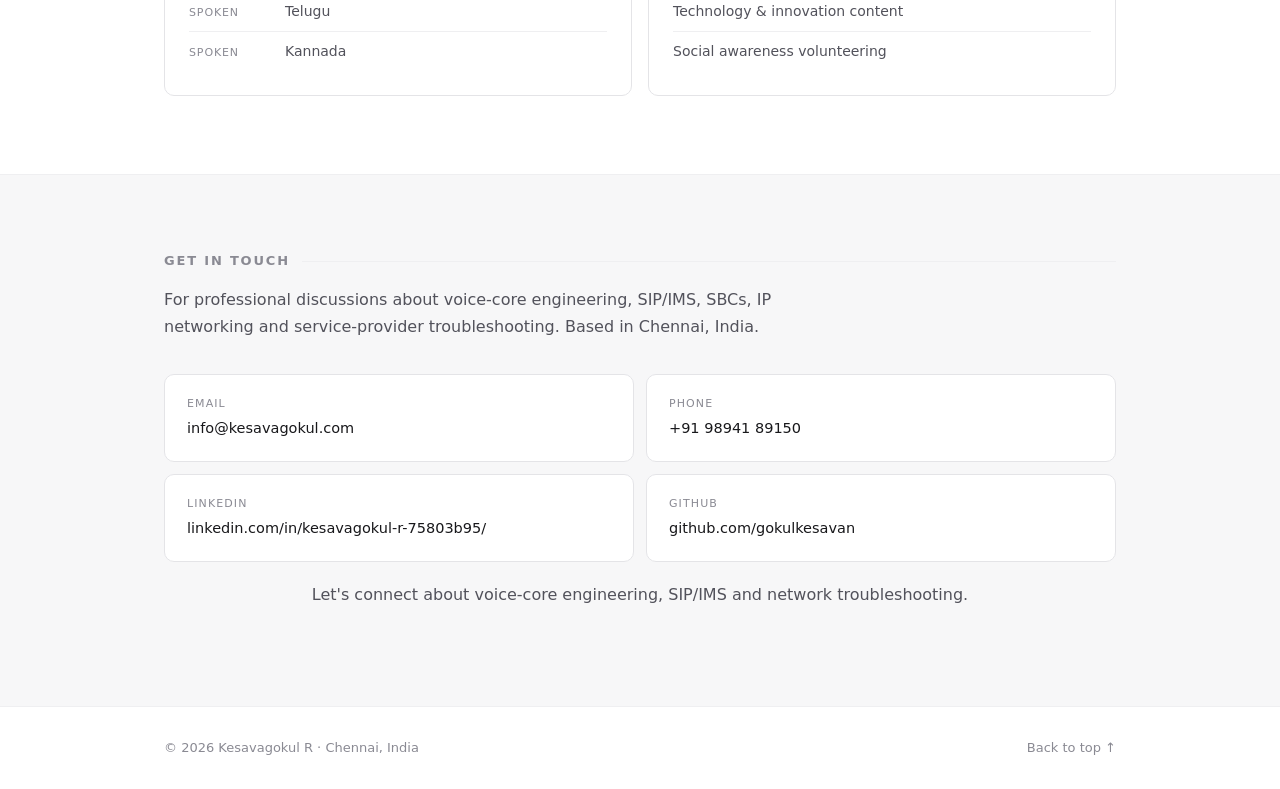
==== commit 4f41f723: "Add view certificate links to certification cards" ====
--- a/index.html
+++ b/index.html
@@ -216,7 +216,9 @@
             '<div class="cert-brand"><span class="cert-wordmark cert-wordmark-' + (i + 1) + '">' + esc(c.issuer || c.title) + '</span></div>' +
             '<h3>' + esc(c.title) + '</h3>' +
             (c.issuer ? '<p class="company">' + esc(c.issuer) + '</p>' : '') +
-            (c.date ? '<p class="period">' + esc(c.date) + '</p>' : '') + '</article>';
+            (c.date ? '<p class="period">' + esc(c.date) + '</p>' : '') +
+            (c.certificateUrl ? '<p class="card-actions"><a class="btn btn-small btn-outline" href="' + esc(c.certificateUrl) + '" target="_blank" rel="noopener">View certificate PDF ↗</a></p>' : '') +
+            '</article>';
         }) + '</div>';
     }
     if (certs.length) {
--- a/styles.css
+++ b/styles.css
@@ -335,3 +335,14 @@
 .project-links{display:flex;align-items:center;justify-content:space-between;gap:12px;flex-wrap:wrap;margin-top:18px}
 .project-source{font-size:12px;color:var(--text-dim)}
 .project-source:hover{color:var(--accent)}
+
+/* Certification issuer wordmarks use native text to stay sharp at every scale. */
+.cert-brand{display:flex;align-items:center;min-height:48px;margin:0 0 16px;color:var(--text)}
+.cert-wordmark{display:inline-flex;align-items:center;min-height:38px;padding:6px 12px;border:1px solid var(--border);border-radius:7px;background:var(--bg-alt);line-height:1.2;font-size:15px;font-weight:750;letter-spacing:-.025em}
+.cert-wordmark-1{color:#1769aa;border-color:#b7d4eb}
+.cert-wordmark-2{color:#5a4388;border-color:#d5c8eb}
+.cert-wordmark-3{color:#295389;border-color:#c2d5ea}
+.github-projects-block{margin-top:64px;padding-top:48px;border-top:1px solid var(--border-soft)}
+.github-projects-block .section-title{margin-bottom:30px}
+.github-projects-block .section-lead{margin-top:-14px}
+.project-brand,.project-mark{display:none!important}
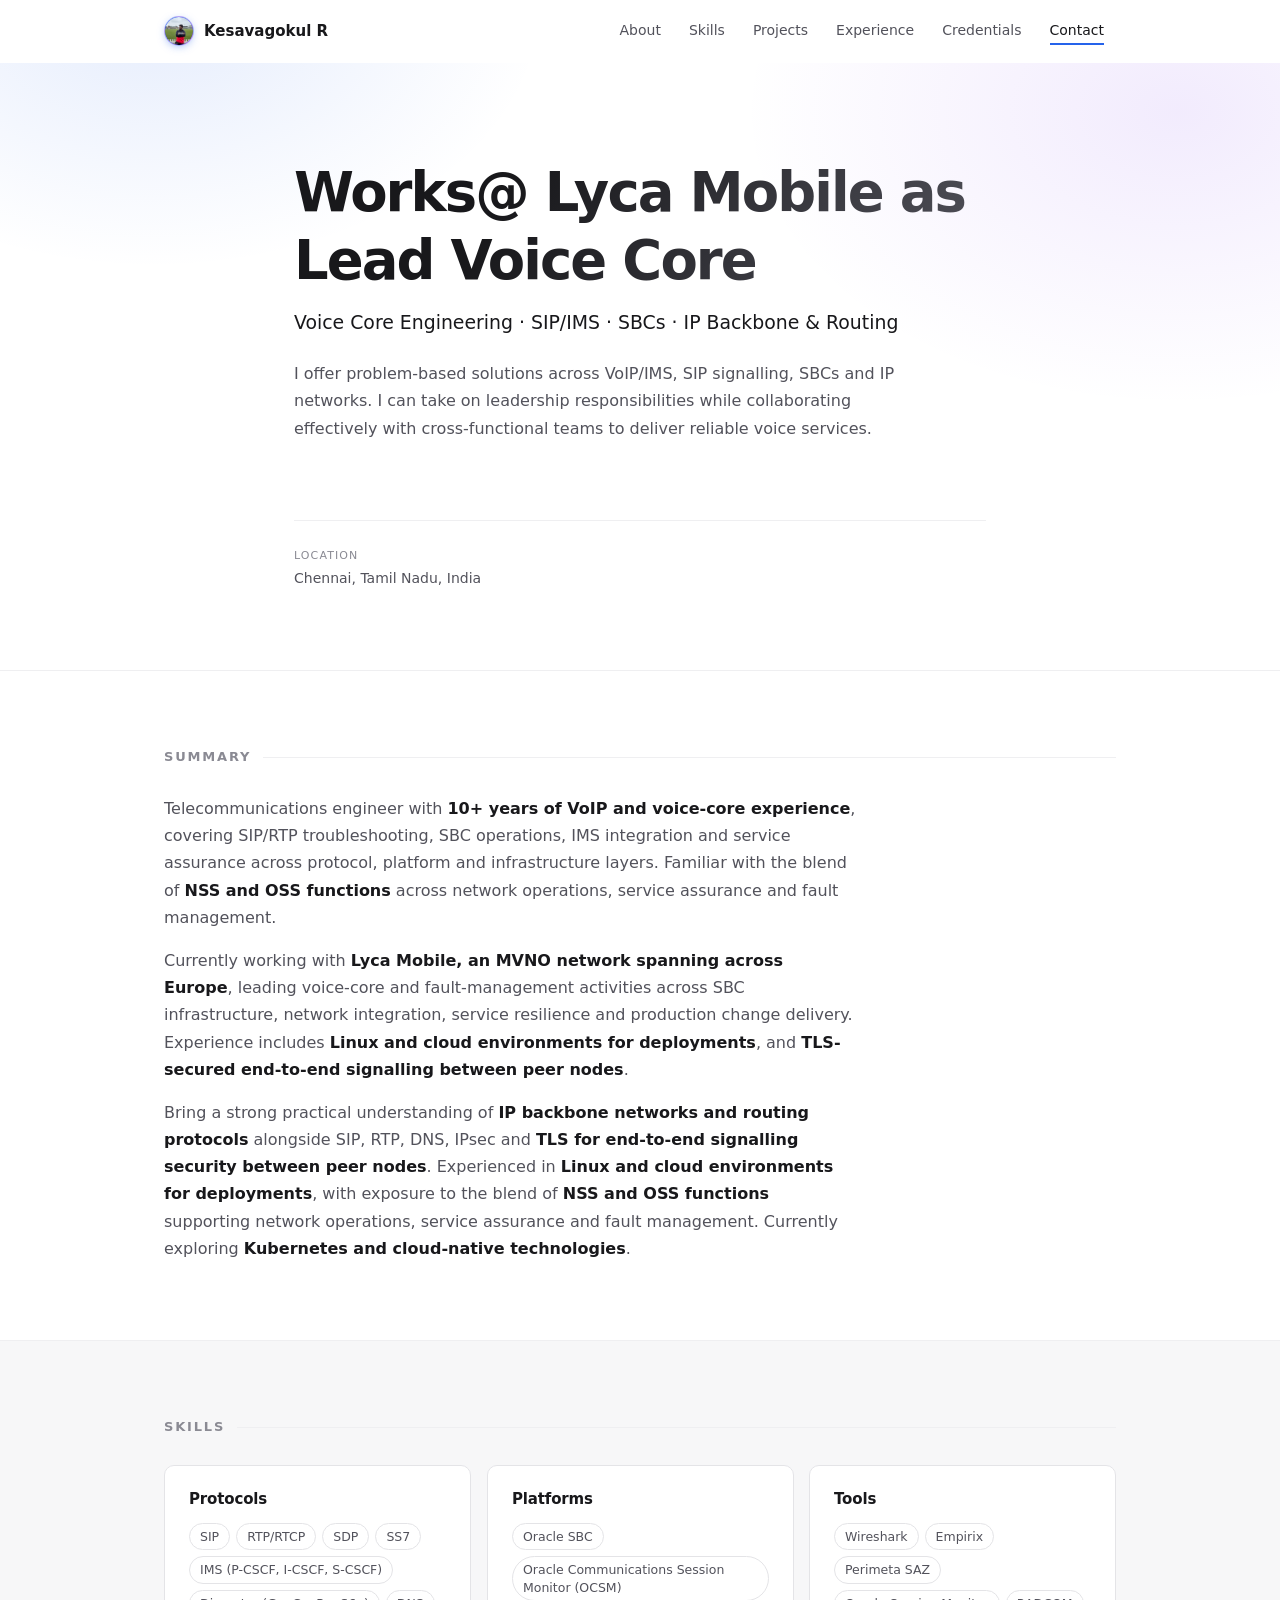
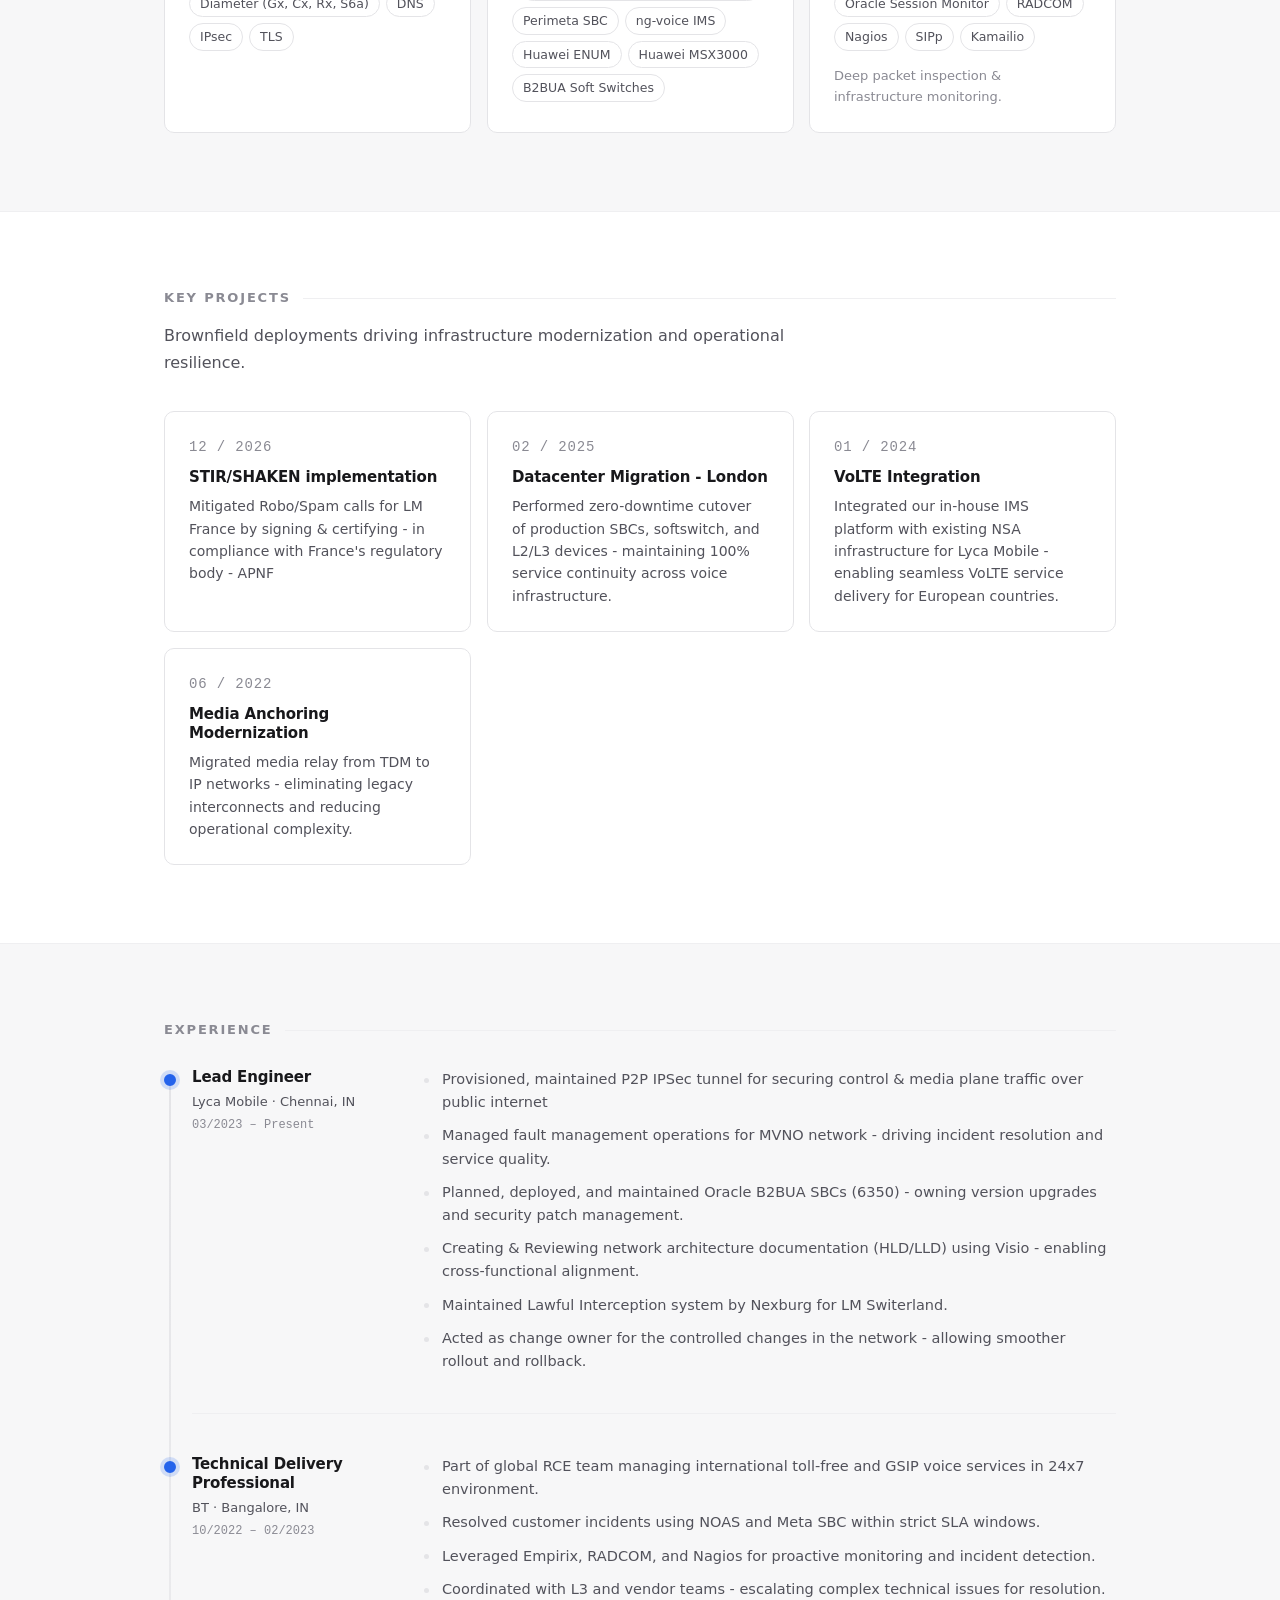
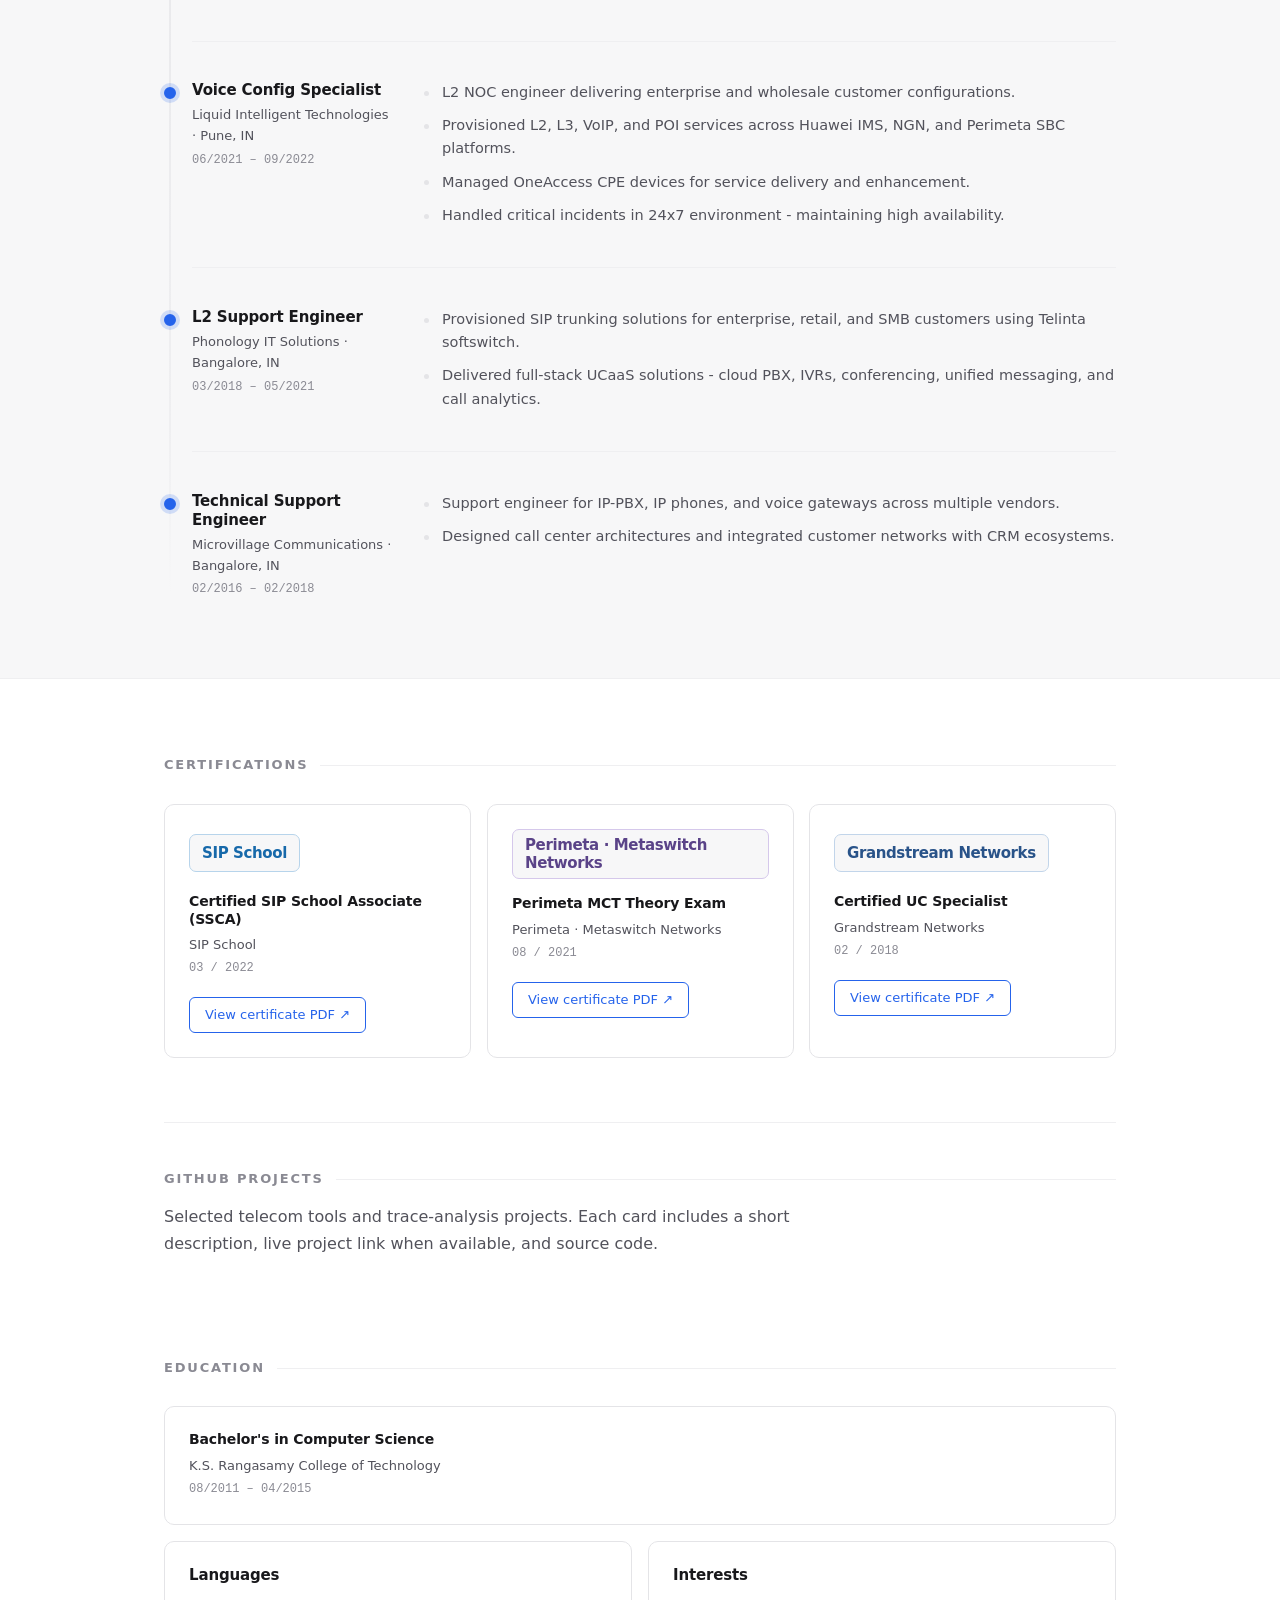
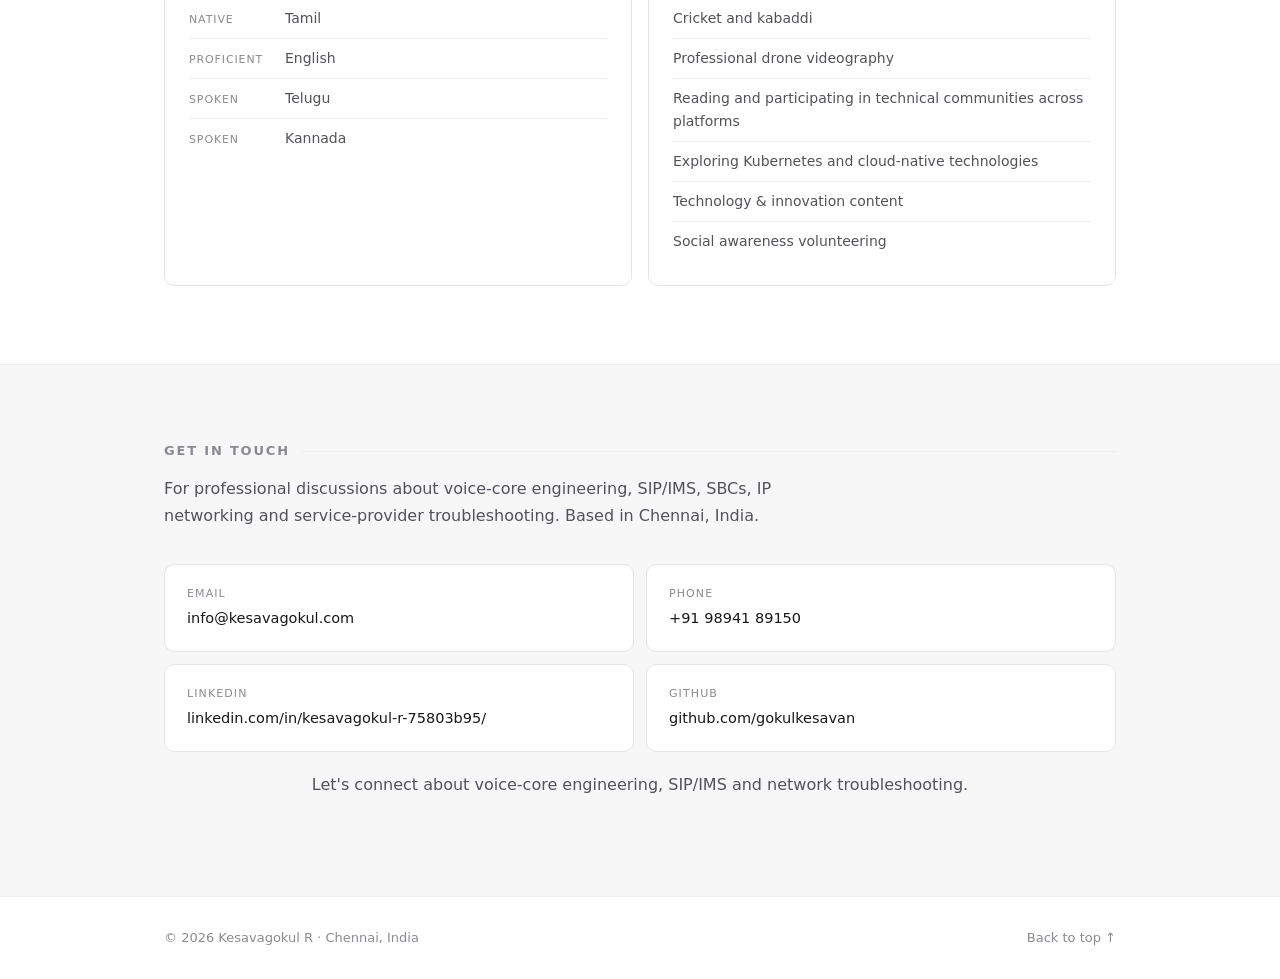
==== commit 24cadfcc: "Style portfolio hero title with smaller Works prefix" ====
--- a/index.html
+++ b/index.html
@@ -294,7 +294,7 @@
     if (P.locationFull) meta += '<li><span>Location</span>' + esc(P.locationFull) + '</li>';
     return '<section class="hero"><div class="wrap hero-inner">' +
       (H.eyebrow ? '<p class="eyebrow"><span class="dot"></span>' + esc(H.eyebrow) + '</p>' : '') +
-      '<h1>' + esc(H.title || P.name) + '</h1>' +
+      '<h1>' + (H.title && H.title.indexOf('Works @ ') === 0 ? '<span class="hero-title-prefix">Works</span>' + esc(H.title.slice(6)) : esc(H.title || P.name)) + '</h1>' +
       (H.tagline ? '<p class="tagline">' + rich(H.tagline) + '</p>' : '') +
       (H.summary ? '<p class="hero-summary">' + rich(H.summary) + '</p>' : '') +
       '<div class="hero-actions">' + actions + '</div>' +
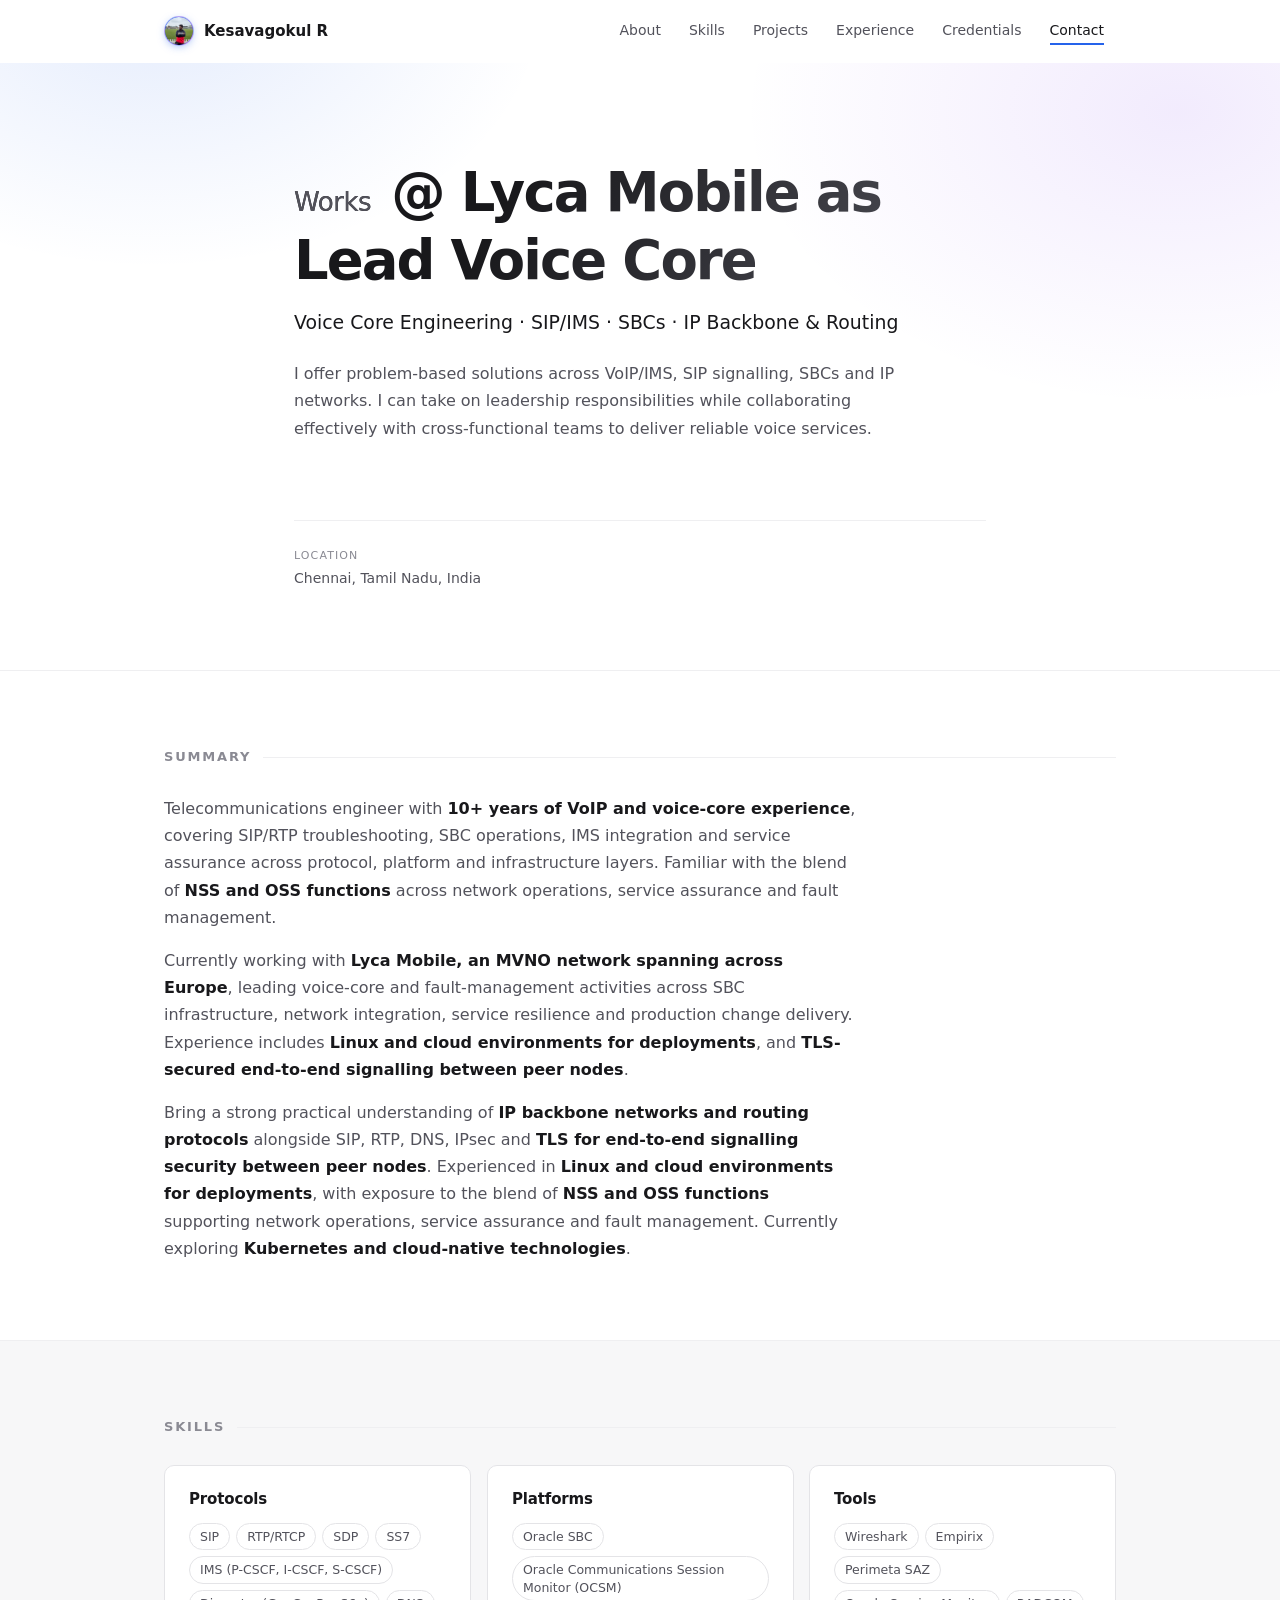
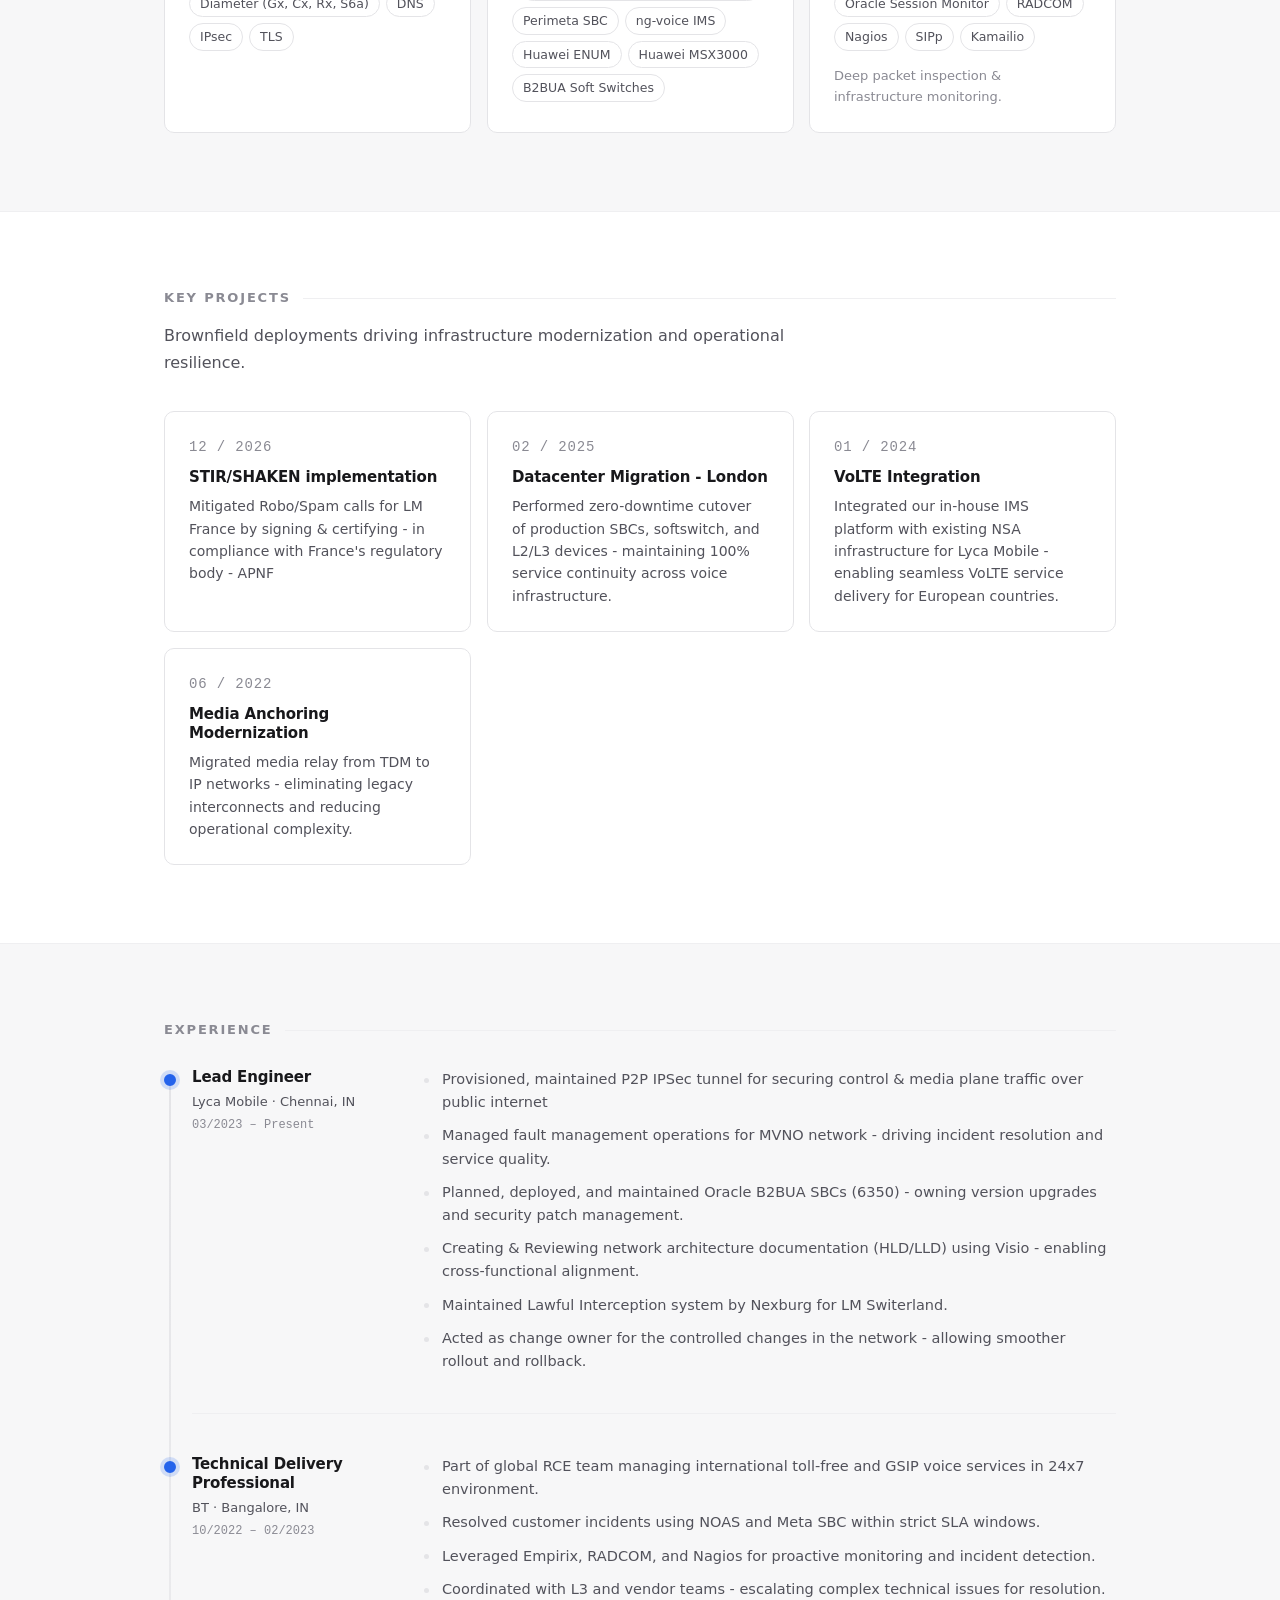
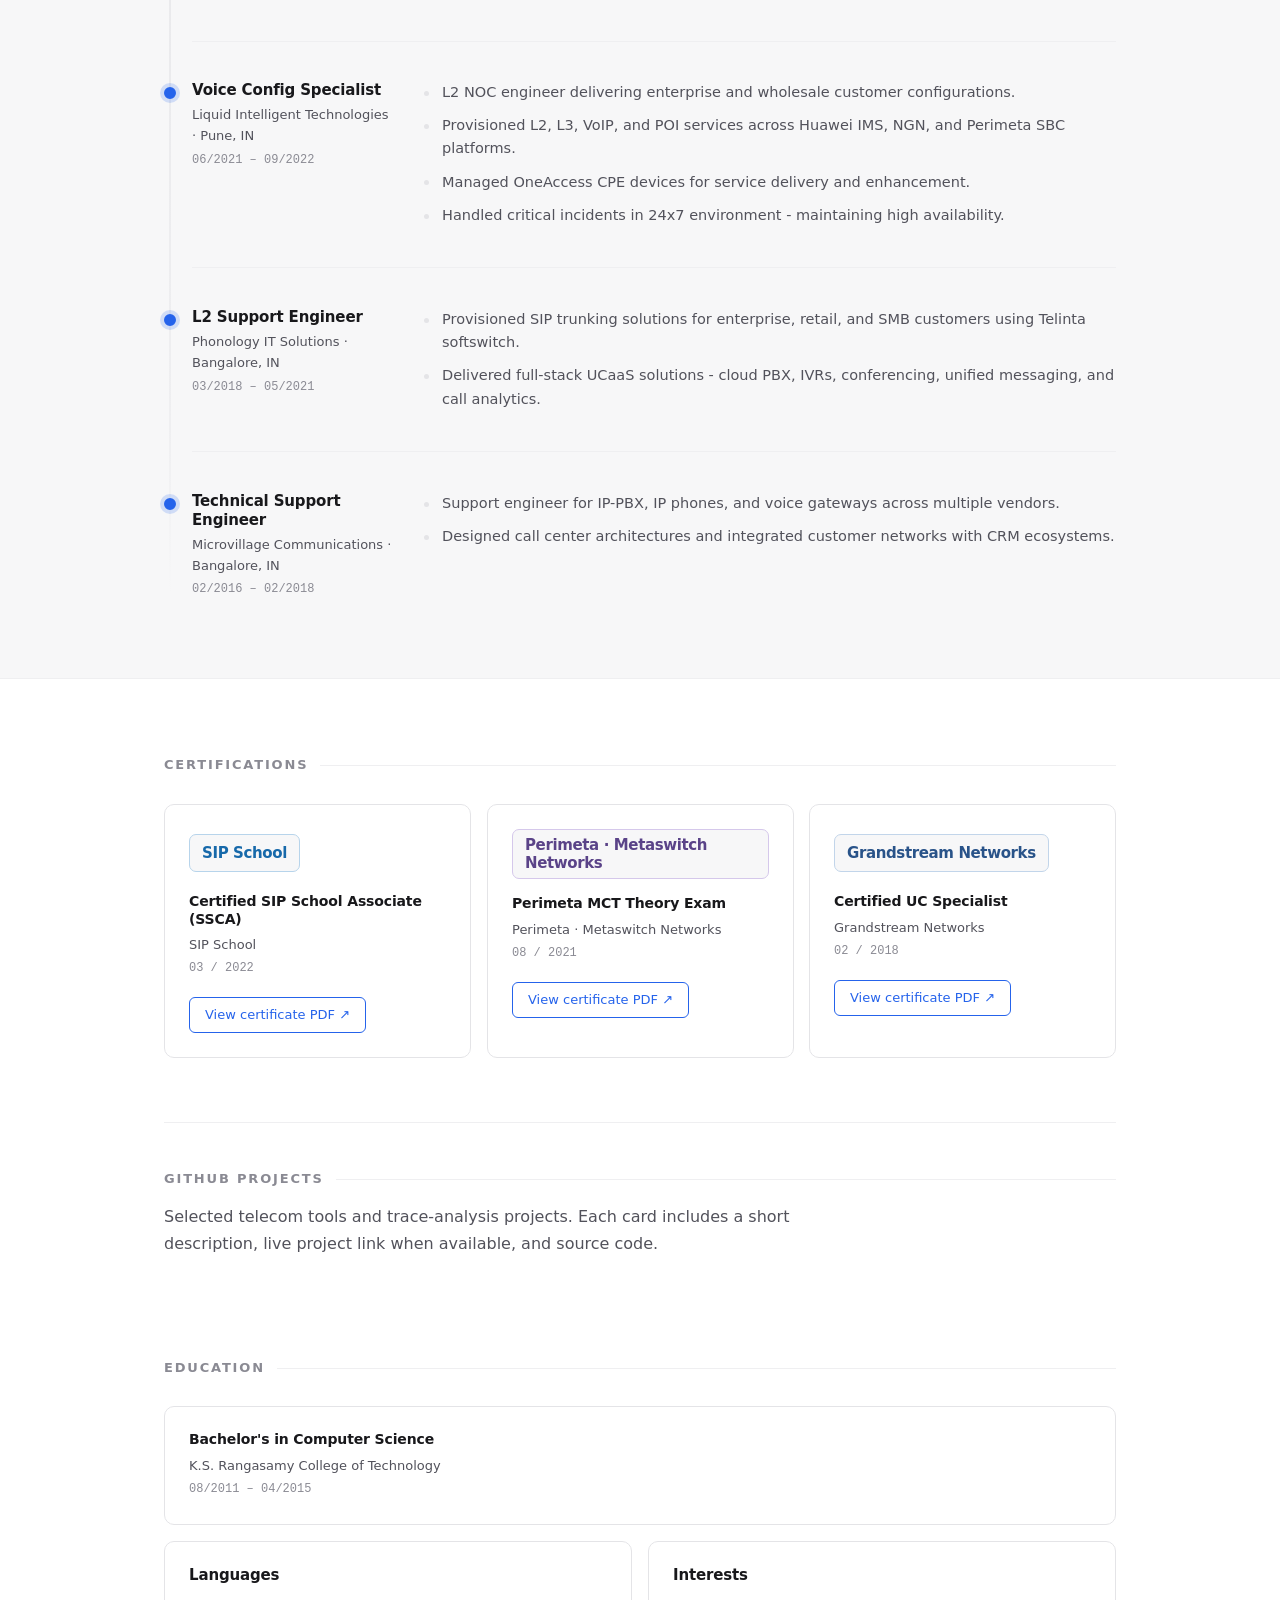
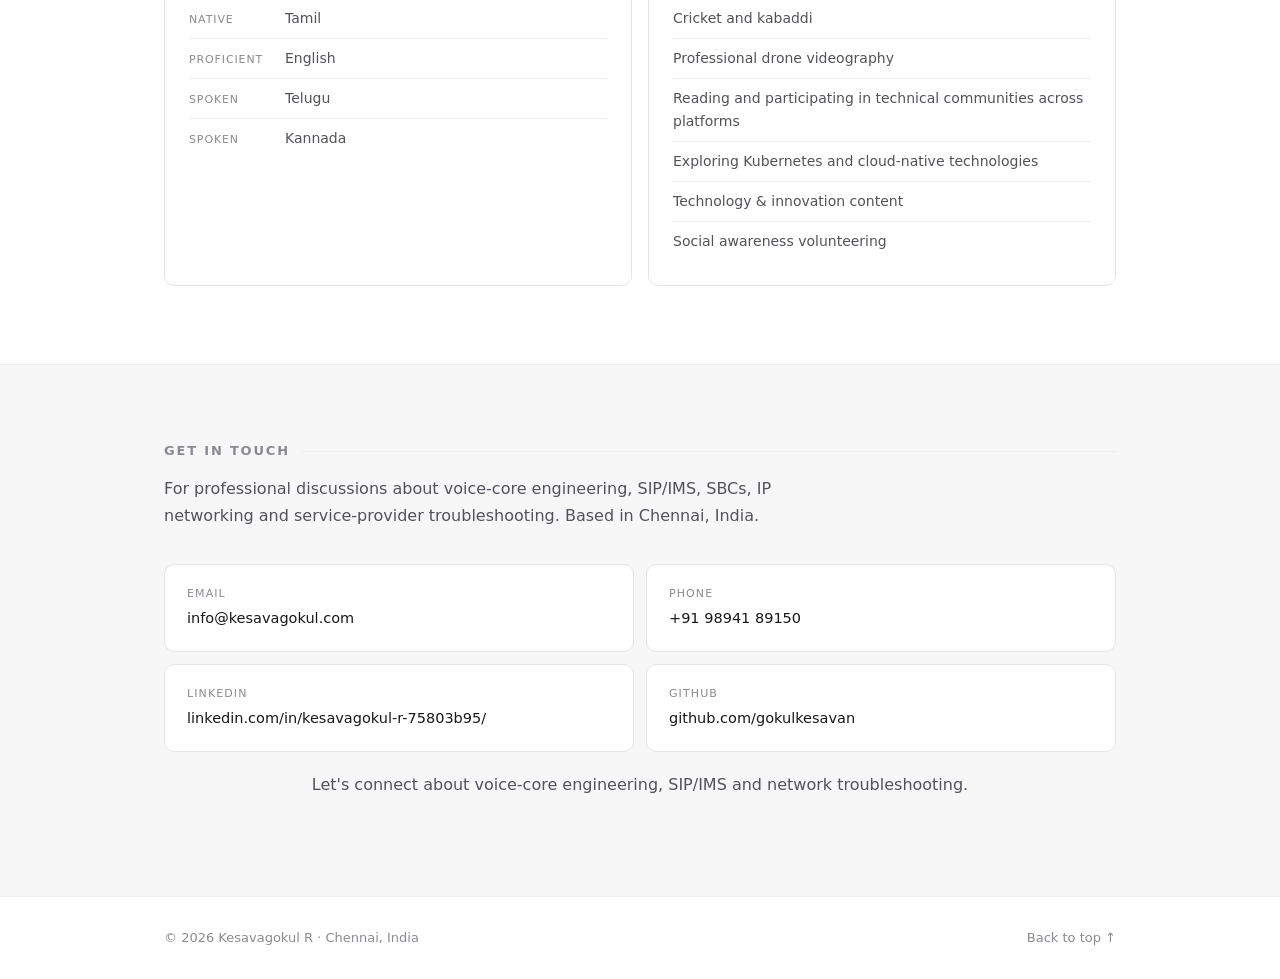
==== commit a62eeac3: "Fix spacing in portfolio hero title" ====
--- a/index.html
+++ b/index.html
@@ -294,7 +294,7 @@
     if (P.locationFull) meta += '<li><span>Location</span>' + esc(P.locationFull) + '</li>';
     return '<section class="hero"><div class="wrap hero-inner">' +
       (H.eyebrow ? '<p class="eyebrow"><span class="dot"></span>' + esc(H.eyebrow) + '</p>' : '') +
-      '<h1>' + (H.title && H.title.indexOf('Works @ ') === 0 ? '<span class="hero-title-prefix">Works</span>' + esc(H.title.slice(6)) : esc(H.title || P.name)) + '</h1>' +
+      '<h1>' + (H.title && H.title.indexOf('Works @ ') === 0 ? '<span class="hero-title-prefix">Works</span>' + esc(H.title.slice(5)) : esc(H.title || P.name)) + '</h1>' +
       (H.tagline ? '<p class="tagline">' + rich(H.tagline) + '</p>' : '') +
       (H.summary ? '<p class="hero-summary">' + rich(H.summary) + '</p>' : '') +
       '<div class="hero-actions">' + actions + '</div>' +
--- a/styles.css
+++ b/styles.css
@@ -346,3 +346,8 @@
 .github-projects-block .section-title{margin-bottom:30px}
 .github-projects-block .section-lead{margin-top:-14px}
 .project-brand,.project-mark{display:none!important}
+
+
+/* Portfolio content refinements */
+.eyebrow .dot{display:none!important}
+.hero-title-prefix{font-size:.48em;font-weight:500;letter-spacing:-.02em;color:var(--text-mid);-webkit-text-fill-color:var(--text-mid);vertical-align:baseline;margin-right:.12em}
